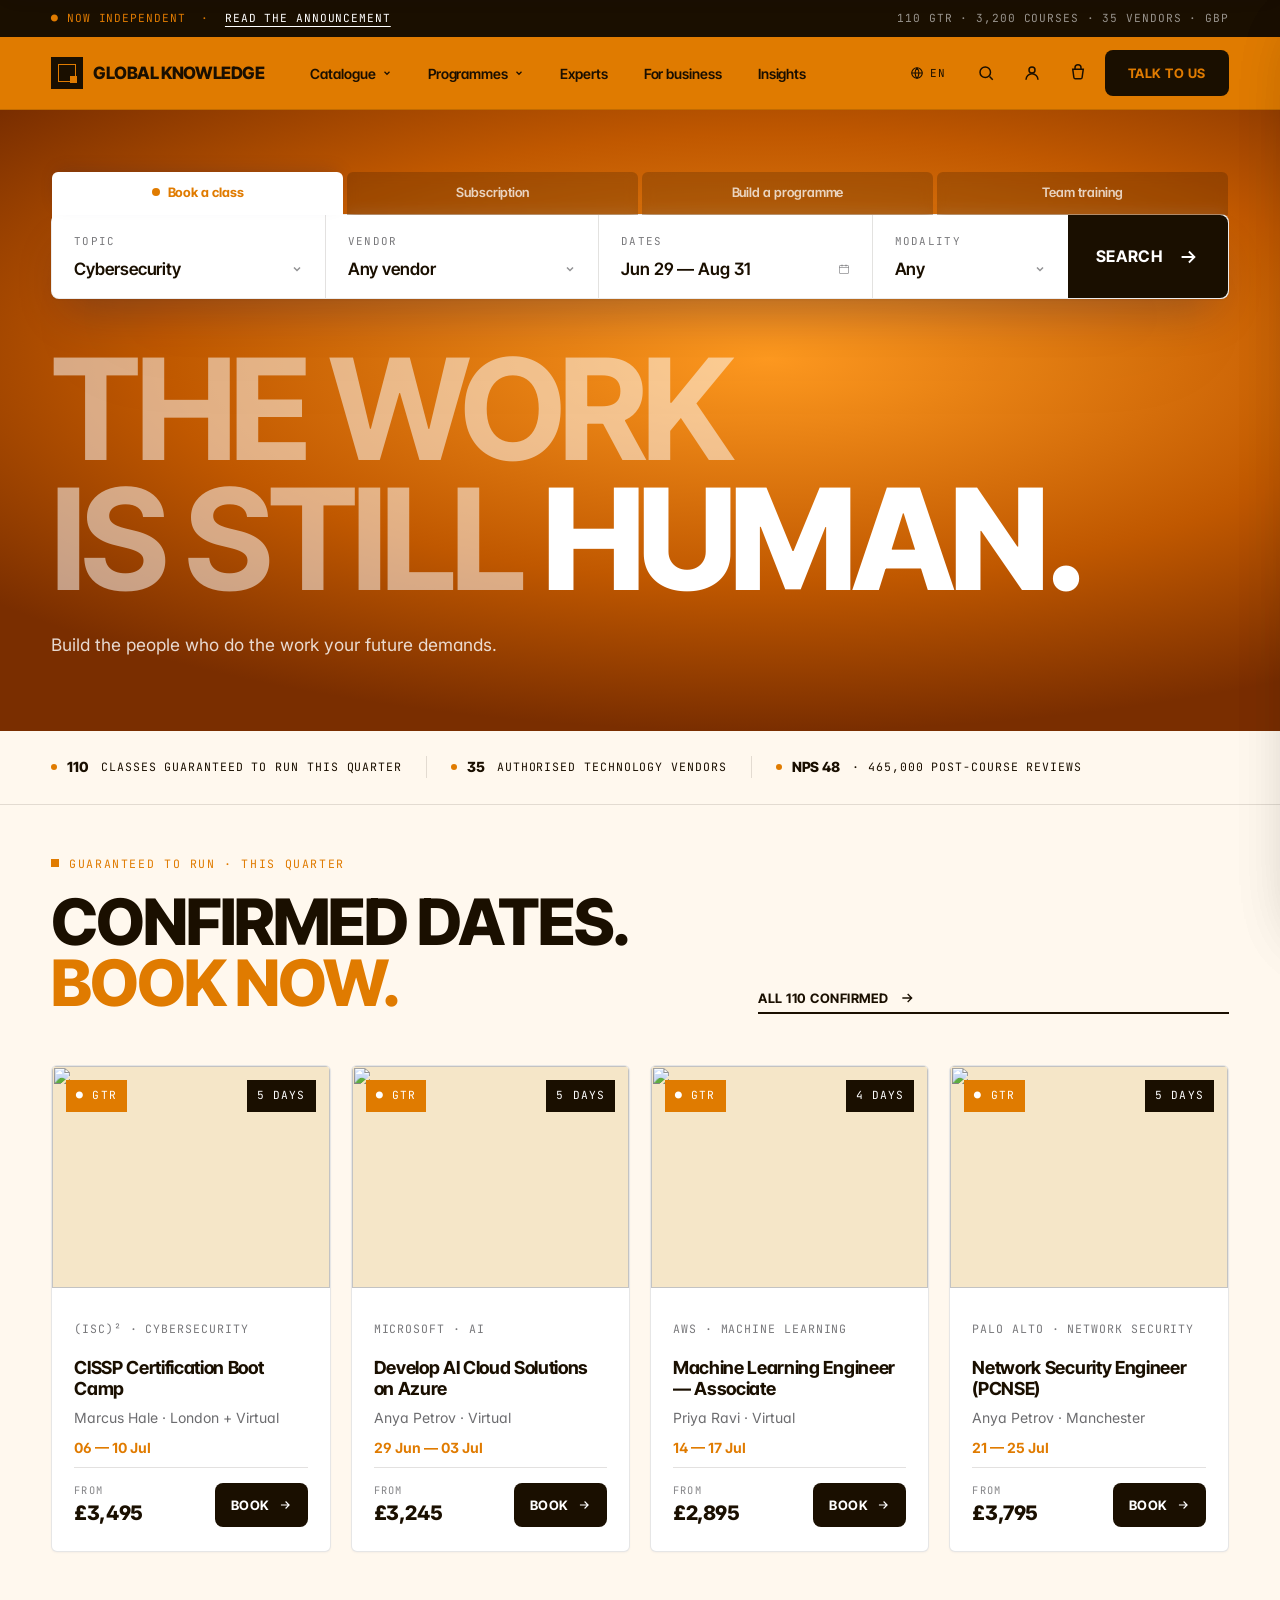
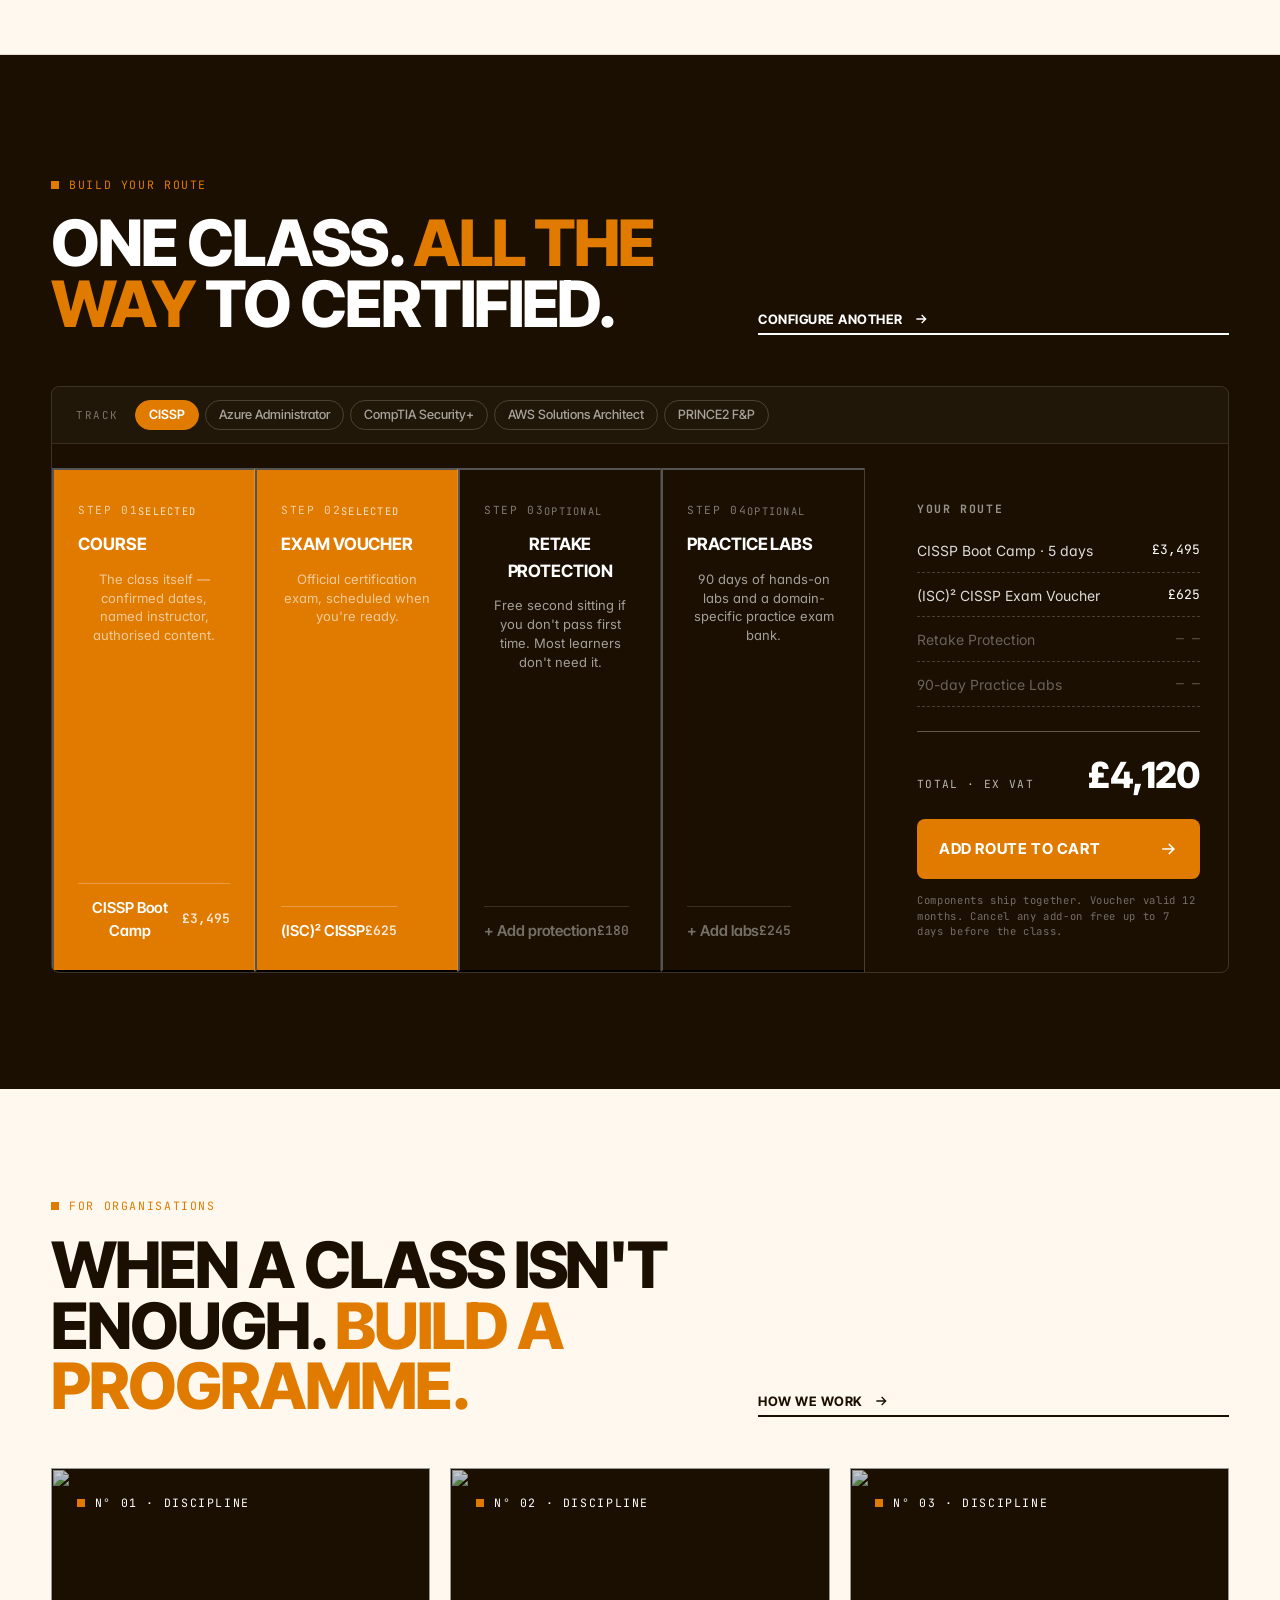
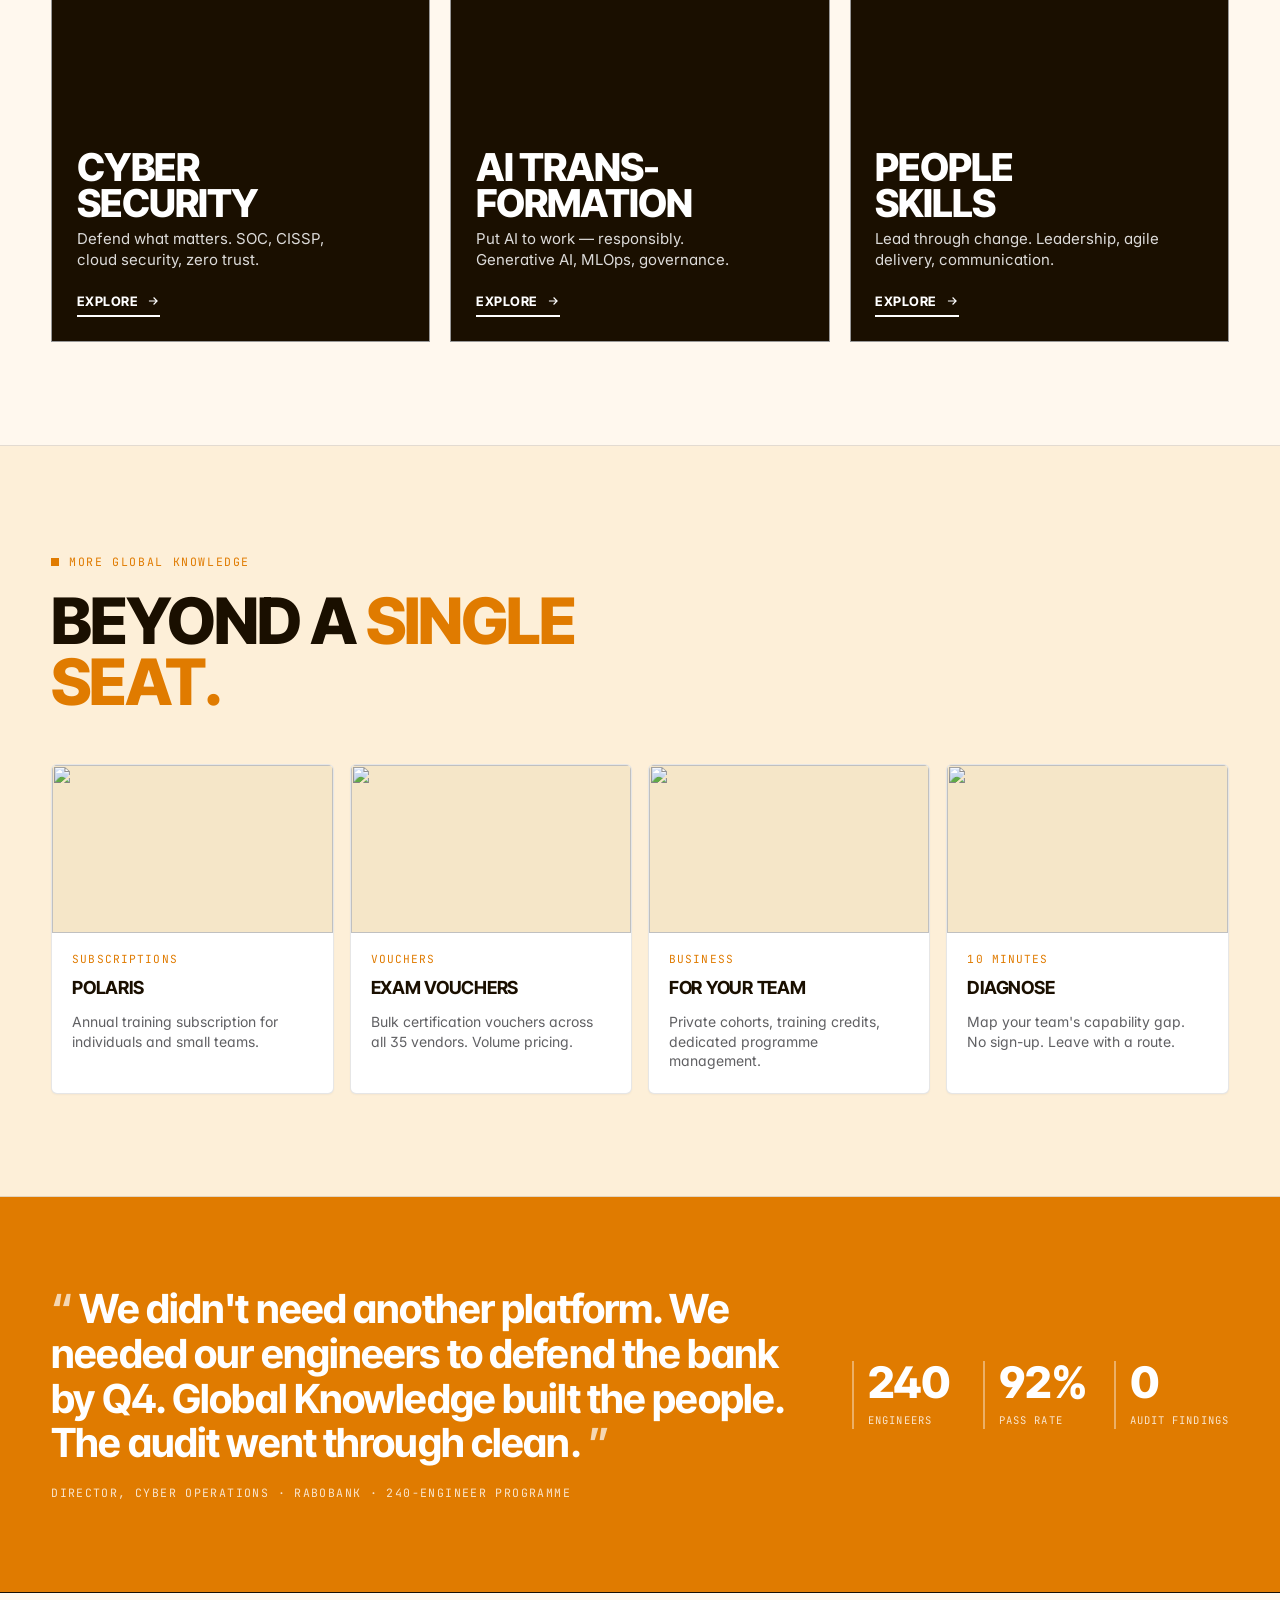
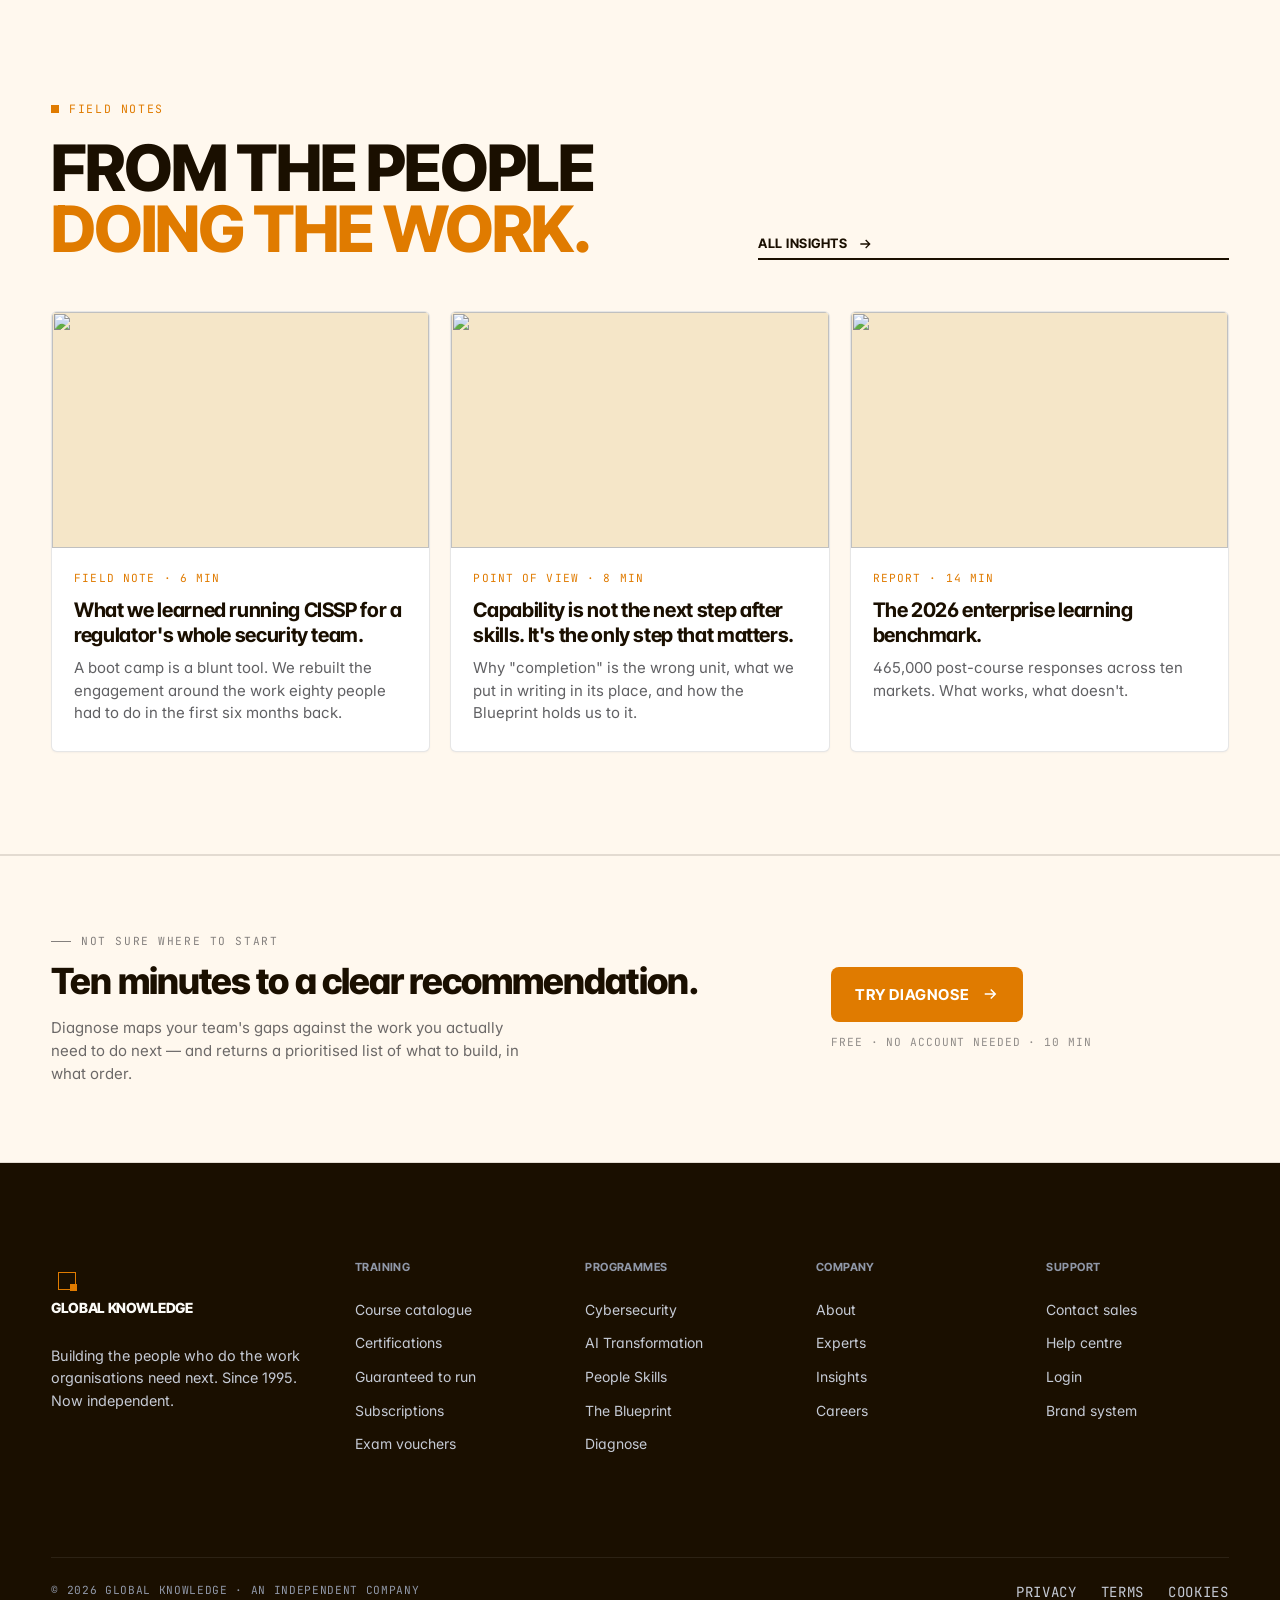
==== index.html @ 6a16459a "Add track selector (5 tracks) to route configurator; fix step-pick amt on switch; bump CSS version" ====
<!doctype html>
<html lang="en">
<head>
<meta charset="utf-8" />
<meta name="viewport" content="width=device-width, initial-scale=1, viewport-fit=cover" />
<title>Global Knowledge — Book your class. Build your route.</title>
<meta name="description" content="Find and book authorised technology training in under a minute. 3,200 courses, 35 vendors, 110 classes guaranteed to run this quarter. Plus three programmes for organisations building real capability." />

<link rel="preconnect" href="https://fonts.googleapis.com">
<link rel="preconnect" href="https://fonts.gstatic.com" crossorigin>
<link href="https://fonts.googleapis.com/css2?family=Inter:wght@400;500;600;700;800&family=Inter+Tight:wght@600;700;800&family=JetBrains+Mono:wght@400;500;600&display=swap" rel="stylesheet">

<link rel="stylesheet" href="assets/css/tokens.css" />
<link rel="stylesheet" href="assets/css/base.css" />
<link rel="stylesheet" href="assets/css/components.css?v=2" />
<link rel="stylesheet" href="assets/css/home-v4.css?v=2" />
<style>
  :root {
    --cobalt:     #E07B00;
    --cobalt-700: #B85F00;
    --cobalt-50:  #FFF0D6;
    --ink:        #1A0F00;
    --ink-line:   rgba(26,15,0,0.12);
    --paper:      #FFF8EE;
    --paper-2:    #FDEFD8;
    --bone:       #F5E6C8;
  }

  /* Hero — full amber burn */
  .hero4 {
    background: #E07B00;
  }
  .hero4::before {
    background: radial-gradient(ellipse 80% 60% at 60% 40%, #FF9A20 0%, #C05800 60%, #7A2E00 100%);
  }
  /* Hero text — white on amber */
  .hero4-h1-mute { color: rgba(255,255,255,0.52); }
  .hero4-h1-pop  { color: #fff; }
  .hero4 .lede   { color: rgba(255,255,255,0.82); }
  .hero4 h1      { color: #fff; }

  /* Ticker — amber band */
  .tickerbar { background: #1A0F00; color: #E07B00; }
  .tickerbar .dot { color: #E07B00; }

  /* Nav on amber hero */
  .nav { background: #E07B00; border-bottom-color: rgba(26,15,0,0.15); }
  .nav-logo, .nav-logo:visited { color: #1A0F00; }
  .nav-link { color: #1A0F00; }
  .nav-link:hover { background: rgba(26,15,0,0.08); }
  .nav .btn { background: #1A0F00; color: #E07B00; border-radius: 8px; }
  .nav .btn:hover { background: #3D1F00; color: #FFB347; }

  /* Booker tabs — white text unselected, pure white card when active */
  .booker-tab { background: rgba(0,0,0,0.18); color: rgba(255,255,255,0.75); }
  .booker-tab:hover { background: rgba(0,0,0,0.30); color: #fff; }
  .booker-tab.is-active { background: #fff; color: #E07B00; font-weight: 700; }
  .booker-tab.is-active::before { background: #E07B00; }

  /* Booker go button */
  .booker-go { background: #1A0F00; }
  .booker-go:hover { background: #3D1F00; }

  /* Pinned bar go button */
  .booker-pin .pin-go { background: #1A0F00; }
  .booker-pin .pin-go:hover { background: #3D1F00; }
  .booker-pin .pin-fields { border-color: #1A0F00; border-radius: 8px; }

  /* Route configurator */
  .route { background: #1A0F00; }
  .route-grid { border-color: rgba(255,255,255,0.15); }
  .step { background: #1A0F00; }
  .step:hover { background: #2D1800; }
  .step.is-on { background: #E07B00; }
  .step.is-on:hover { background: #B85F00; }
  .route-go { background: #E07B00; }
  .route-go:hover { background: #B85F00 !important; color: #fff; }

  /* Deal BOOK button */
  .deal-book { background: #1A0F00; }
  .deal-book:hover { background: #E07B00; }

  /* Coda button */
  .coda4-btn { background: #E07B00; }
  .coda4-btn:hover { background: #B85F00; }

  /* Mega menu feature tile — swap green glow/label to amber */
  .mega-feature::before {
    background: radial-gradient(closest-side, rgba(224,123,0,0.45), transparent);
  }
  .mega-feature .label { color: #E07B00; }
  .mega-link:hover { color: #B85F00; }

  /* Section headings blue class */
  .blue { color: #E07B00; }

  /* Highlights in inline styles */
  strong[style*="cobalt"] { color: #E07B00 !important; }
</style>
</head>
<body>

<!-- ============== TICKER ============== -->
<div class="tickerbar">
  <div class="container">
    <span><span class="dot">●</span>&nbsp;NOW INDEPENDENT &nbsp;·&nbsp; <a href="about.html">Read the announcement</a></span>
    <span class="right">110 GTR · 3,200 courses · 35 vendors · GBP</span>
  </div>
</div>

<!-- ============== NAV ============== -->
<header class="nav">
  <div class="container nav-inner">
    <a class="nav-logo" href="index.html" aria-label="Global Knowledge home">
      <span class="logo-mark" aria-hidden="true"></span>
      <span>Global Knowledge</span>
    </a>

    <nav aria-label="Primary">
      <ul class="nav-list">
        <li>
          <button class="nav-link" data-mega-trigger="training" aria-expanded="false" aria-haspopup="true">
            Catalogue
            <svg class="caret" viewBox="0 0 12 12" fill="none" stroke="currentColor" stroke-width="1.5"><path d="M3 4.5l3 3 3-3"/></svg>
          </button>
        </li>
        <li>
          <button class="nav-link" data-mega-trigger="programmes" aria-expanded="false" aria-haspopup="true">
            Programmes
            <svg class="caret" viewBox="0 0 12 12" fill="none" stroke="currentColor" stroke-width="1.5"><path d="M3 4.5l3 3 3-3"/></svg>
          </button>
        </li>
        <li><a class="nav-link" href="experts.html">Experts</a></li>
        <li><a class="nav-link" href="for-business.html">For business</a></li>
        <li><a class="nav-link" href="insights.html">Insights</a></li>
      </ul>
    </nav>

    <div class="nav-actions">
      <button class="lang-switch" data-drawer-open="lang" aria-label="Change language and region">
        <svg width="14" height="14" viewBox="0 0 24 24" fill="none" stroke="currentColor" stroke-width="2"><circle cx="12" cy="12" r="9"/><path d="M3 12h18M12 3a14 14 0 010 18M12 3a14 14 0 000 18"/></svg>
        <span data-lang-current>EN</span>
      </button>
      <button class="nav-icon-btn" aria-label="Search">
        <svg width="18" height="18" viewBox="0 0 24 24" fill="none" stroke="currentColor" stroke-width="2"><circle cx="11" cy="11" r="7"/><path d="M21 21l-4.3-4.3"/></svg>
      </button>
      <button class="nav-icon-btn" aria-label="Account">
        <svg width="18" height="18" viewBox="0 0 24 24" fill="none" stroke="currentColor" stroke-width="2"><circle cx="12" cy="8" r="4"/><path d="M4 21a8 8 0 0116 0"/></svg>
      </button>
      <button class="nav-icon-btn" aria-label="Open cart" data-drawer-open="cart">
        <svg width="18" height="18" viewBox="0 0 24 24" fill="none" stroke="currentColor" stroke-width="2"><path d="M5 7h14l-1.5 11a2 2 0 01-2 1.7H8.5a2 2 0 01-2-1.7L5 7zm3 0V5a4 4 0 018 0v2"/></svg>
        <span class="cart-count" data-cart-count>0</span>
      </button>
      <a class="btn btn-sm" href="for-business.html">Talk to us</a>
    </div>
  </div>

  <!-- Mega: Catalogue -->
  <div class="mega" data-mega="training">
    <div class="container mega-inner">
      <div class="mega-col">
        <h4>By topic</h4>
        <a class="mega-link" href="catalogue.html?t=ai">Artificial Intelligence <span class="sub">340 courses · 28 GTR</span></a>
        <a class="mega-link" href="catalogue.html?t=security">Cybersecurity <span class="sub">412 courses · 41 GTR</span></a>
        <a class="mega-link" href="catalogue.html?t=cloud">Cloud Computing <span class="sub">298 courses · 22 GTR</span></a>
        <a class="mega-link" href="catalogue.html?t=itsm">ITIL &amp; Service Management</a>
        <a class="mega-link" href="catalogue.html?t=pm">PRINCE2 &amp; Project Management</a>
        <a class="mega-link" href="catalogue.html?t=devops">DevOps &amp; Software Development</a>
        <a class="mega-link" href="catalogue.html"><strong>All 24 topics →</strong></a>
      </div>
      <div class="mega-col">
        <h4>By vendor</h4>
        <a class="mega-link" href="catalogue.html?v=microsoft">Microsoft <span class="sub">Authorised — 240 courses</span></a>
        <a class="mega-link" href="catalogue.html?v=aws">AWS <span class="sub">Advanced Partner</span></a>
        <a class="mega-link" href="catalogue.html?v=cisco">Cisco <span class="sub">Gold Learning Partner</span></a>
        <a class="mega-link" href="catalogue.html?v=redhat">Red Hat</a>
        <a class="mega-link" href="catalogue.html?v=vmware">VMware</a>
        <a class="mega-link" href="catalogue.html?v=palo-alto">Palo Alto Networks</a>
        <a class="mega-link" href="catalogue.html"><strong>All 35 vendors →</strong></a>
      </div>
      <div class="mega-col">
        <h4>How to book</h4>
        <a class="mega-link" href="catalogue.html">Book a class <span class="sub">Pick a date, take a seat</span></a>
        <a class="mega-link" href="#polaris">Subscription <span class="sub">Polaris · Red Hat Premium</span></a>
        <a class="mega-link" href="for-business.html#build">Build a programme <span class="sub">When a class isn't enough</span></a>
        <a class="mega-link" href="for-business.html#private">Team training <span class="sub">Your team, your dates</span></a>
        <a class="mega-link" href="certifications.html">Certification tracks</a>
        <a class="mega-link" href="events.html">Guaranteed to run <span class="sub">110 this quarter</span></a>
      </div>
      <div class="mega-feature">
        <span class="label">Subscription</span>
        <h3>Polaris.</h3>
        <p>Annual access for individuals and small teams. One price, the whole authorised catalogue.</p>
        <a href="#polaris" class="btn btn-primary btn-sm" style="align-self: flex-start;">How it works</a>
      </div>
    </div>
  </div>

  <!-- Mega: Programmes -->
  <div class="mega" data-mega="programmes">
    <div class="container mega-inner">
      <div class="mega-col">
        <h4>The disciplines</h4>
        <a class="mega-link" href="programme-cybersecurity.html">Cybersecurity</a>
        <a class="mega-link" href="programme-ai.html">AI Transformation</a>
        <a class="mega-link" href="programme-people.html">People Skills</a>
      </div>
      <div class="mega-col">
        <h4>The engagement</h4>
        <a class="mega-link" href="blueprint.html">The Blueprint</a>
        <a class="mega-link" href="diagnose.html">Diagnose · 10 min</a>
        <a class="mega-link" href="for-business.html">For business</a>
      </div>
      <div class="mega-col">
        <h4>By role</h4>
        <a class="mega-link" href="#">CIO / CTO</a>
        <a class="mega-link" href="#">CISO</a>
        <a class="mega-link" href="#">CHRO / L&amp;D</a>
        <a class="mega-link" href="#">Transformation lead</a>
      </div>
      <div class="mega-feature">
        <span class="label">Programme</span>
        <h3>Stand by it.</h3>
        <p>The four-step engagement model and what we put in writing about outcomes.</p>
        <a href="blueprint.html" class="btn btn-primary btn-sm" style="align-self: flex-start;">Read the Blueprint</a>
      </div>
    </div>
  </div>
</header>

<!-- ============== HERO (booker on top, headline below) ============== -->
<section class="hero4">
  <div class="container">

    <!-- Booking widget at the top of the hero, flush under nav -->
    <div class="booker-stage" data-booker-anchor>
      <div class="booker" role="region" aria-label="Find a course">
      <div class="booker-tabs" role="tablist">
        <button class="booker-tab is-active" role="tab" aria-selected="true" data-tab="course">Book a class</button>
        <button class="booker-tab" role="tab" aria-selected="false" data-tab="cert">Subscription</button>
        <button class="booker-tab" role="tab" aria-selected="false" data-tab="prog">Build a programme</button>
        <button class="booker-tab" role="tab" aria-selected="false" data-tab="team">Team training</button>
      </div>
      <div class="booker-body" data-tab-panel="course">
        <div class="booker-field" data-field="topic">
          <label>Topic</label>
          <div class="value">
            <span data-value>Cybersecurity</span>
            <svg class="caret" viewBox="0 0 12 12" fill="none" stroke="currentColor" stroke-width="1.5"><path d="M3 4.5l3 3 3-3"/></svg>
          </div>
          <div class="booker-pop" data-pop="topic">
            <div class="pop-head">Browse by topic · 24 areas</div>
            <button class="opt" data-opt="Any topic"><span class="o-name">Any topic</span><span class="o-sub">3,200 courses</span></button>
            <button class="opt is-selected" data-opt="Cybersecurity"><span class="o-name">Cybersecurity</span><span class="o-sub">412 · 41 GTR</span></button>
            <button class="opt" data-opt="Artificial Intelligence"><span class="o-name">Artificial Intelligence</span><span class="o-sub">340 · 28 GTR</span></button>
            <button class="opt" data-opt="Cloud Computing"><span class="o-name">Cloud Computing</span><span class="o-sub">298 · 22 GTR</span></button>
            <button class="opt" data-opt="ITIL & Service Management"><span class="o-name">ITIL &amp; Service Management</span><span class="o-sub">186</span></button>
            <button class="opt" data-opt="PRINCE2 & Project Management"><span class="o-name">PRINCE2 &amp; Project Management</span><span class="o-sub">142</span></button>
            <button class="opt" data-opt="DevOps & Software Development"><span class="o-name">DevOps &amp; Software Development </span><span class="o-sub">214</span></button>
            <button class="opt" data-opt="Networking"><span class="o-name">Networking</span><span class="o-sub">198</span></button>
            <button class="opt" data-opt="Data & Analytics"><span class="o-name">Data &amp; Analytics</span><span class="o-sub">162</span></button>
            <button class="opt" data-opt="Leadership & People Skills"><span class="o-name">Leadership &amp; People Skills</span><span class="o-sub">128</span></button>
          </div>
        </div>
        <div class="booker-field" data-field="vendor">
          <label>Vendor</label>
          <div class="value">
            <span data-value>Any vendor</span>
            <svg class="caret" viewBox="0 0 12 12" fill="none" stroke="currentColor" stroke-width="1.5"><path d="M3 4.5l3 3 3-3"/></svg>
          </div>
          <div class="booker-pop" data-pop="vendor">
            <div class="pop-head">Authorised partners · 35 vendors</div>
            <button class="opt is-selected" data-opt="Any vendor"><span class="o-name">Any vendor</span><span class="o-sub">All 35</span></button>
            <button class="opt" data-opt="Microsoft"><span class="o-name">Microsoft</span><span class="o-sub">Authorised · 240</span></button>
            <button class="opt" data-opt="AWS"><span class="o-name">AWS</span><span class="o-sub">Advanced Partner</span></button>
            <button class="opt" data-opt="Cisco"><span class="o-name">Cisco</span><span class="o-sub">Gold Learning</span></button>
            <button class="opt" data-opt="Red Hat"><span class="o-name">Red Hat</span><span class="o-sub">Premier</span></button>
            <button class="opt" data-opt="VMware"><span class="o-name">VMware</span><span class="o-sub">Authorised</span></button>
            <button class="opt" data-opt="Palo Alto Networks"><span class="o-name">Palo Alto Networks</span><span class="o-sub">Authorised</span></button>
            <button class="opt" data-opt="(ISC)²"><span class="o-name">(ISC)²</span><span class="o-sub">Official</span></button>
            <button class="opt" data-opt="PeopleCert"><span class="o-name">PeopleCert (ITIL/PRINCE2)</span><span class="o-sub">ATO</span></button>
            <button class="opt" data-opt="CompTIA"><span class="o-name">CompTIA</span><span class="o-sub">Platinum</span></button>
            <button class="opt" data-opt="Google Cloud"><span class="o-name">Google Cloud</span><span class="o-sub">Authorised</span></button>
          </div>
        </div>
        <div class="booker-field" data-field="dates">
          <label>Dates</label>
          <div class="value">
            <span data-value>Jun 29 — Aug 31</span>
            <svg class="caret" viewBox="0 0 24 24" fill="none" stroke="currentColor" stroke-width="1.5"><rect x="3" y="5" width="18" height="16" rx="1"/><path d="M3 9h18M8 3v4M16 3v4"/></svg>
          </div>
          <div class="booker-pop dates" data-pop="dates">
            <div class="preset-row">
              <button class="preset" data-preset="This week">This week</button>
              <button class="preset" data-preset="Next week">Next week</button>
              <button class="preset is-selected" data-preset="Jun 29 — Aug 31">Next 60 days</button>
              <button class="preset" data-preset="This quarter">This quarter</button>
              <button class="preset" data-preset="Q4 2026">Q4 2026</button>
              <button class="preset" data-preset="Flexible">I'm flexible</button>
            </div>
            <div class="cal-mini" aria-hidden="true">
              <div class="cal-head">
                <button type="button">‹</button>
                <span>JULY 2026</span>
                <button type="button">›</button>
              </div>
              <div class="cal-grid">
                <span class="dow">M</span><span class="dow">T</span><span class="dow">W</span><span class="dow">T</span><span class="dow">F</span><span class="dow">S</span><span class="dow">S</span>
                <button class="d mute">29</button><button class="d mute">30</button><button class="d start">1</button><button class="d in-range">2</button><button class="d in-range">3</button><button class="d in-range">4</button><button class="d in-range">5</button>
                <button class="d in-range">6</button><button class="d in-range">7</button><button class="d in-range">8</button><button class="d in-range">9</button><button class="d in-range">10</button><button class="d in-range">11</button><button class="d in-range">12</button>
                <button class="d in-range">13</button><button class="d in-range">14</button><button class="d in-range">15</button><button class="d in-range">16</button><button class="d in-range">17</button><button class="d in-range">18</button><button class="d in-range">19</button>
                <button class="d in-range">20</button><button class="d in-range">21</button><button class="d in-range">22</button><button class="d in-range">23</button><button class="d in-range">24</button><button class="d in-range">25</button><button class="d in-range">26</button>
                <button class="d in-range">27</button><button class="d in-range">28</button><button class="d in-range">29</button><button class="d in-range">30</button><button class="d end">31</button><button class="d mute">1</button><button class="d mute">2</button>
              </div>
            </div>
          </div>
        </div>
        <div class="booker-field" data-field="modality">
          <label>Modality</label>
          <div class="value">
            <span data-value>Any</span>
            <svg class="caret" viewBox="0 0 12 12" fill="none" stroke="currentColor" stroke-width="1.5"><path d="M3 4.5l3 3 3-3"/></svg>
          </div>
          <div class="booker-pop" data-pop="modality">
            <div class="pop-head">How you want to learn</div>
            <button class="opt is-selected" data-opt="Any"><span class="o-name">Any modality</span><span class="o-sub">All 4</span></button>
            <button class="opt" data-opt="Classroom"><span class="o-name">Classroom</span><span class="o-sub">12 cities</span></button>
            <button class="opt" data-opt="Virtual"><span class="o-name">Virtual instructor-led</span><span class="o-sub">Live, online</span></button>
            <button class="opt" data-opt="Hybrid"><span class="o-name">Hybrid</span><span class="o-sub">Mix &amp; match</span></button>
            <button class="opt" data-opt="On-demand"><span class="o-name">On-demand</span><span class="o-sub">Self-paced</span></button>
          </div>
        </div>
        <button class="booker-go" type="button" onclick="location.href='catalogue.html'">
          Search
          <svg class="arrow" viewBox="0 0 24 24" fill="none" stroke="currentColor" stroke-width="2"><path d="M5 12h14M13 6l6 6-6 6"/></svg>
        </button>
      </div>

      <!-- Tab panel: Subscription (Polaris / Red Hat Premium) -->
      <div class="booker-body" data-tab-panel="cert" hidden>
        <div class="booker-field" data-field="plan">
          <label>Plan</label>
          <div class="value">
            <span data-value>Polaris</span>
            <svg class="caret" viewBox="0 0 12 12" fill="none" stroke="currentColor" stroke-width="1.5"><path d="M3 4.5l3 3 3-3"/></svg>
          </div>
          <div class="booker-pop" data-pop="plan">
            <div class="pop-head">Annual subscriptions · pay once, learn all year</div>
            <button class="opt is-selected" data-opt="Polaris"><span class="o-name">Polaris</span><span class="o-sub">The whole authorised catalogue · 35 vendors</span></button>
            <button class="opt" data-opt="Polaris Plus"><span class="o-name">Polaris Plus</span><span class="o-sub">Polaris + on-demand library · +£600</span></button>
            <button class="opt" data-opt="Red Hat Premium"><span class="o-name">Red Hat Premium</span><span class="o-sub">Every Red Hat course · 12 months</span></button>
            <button class="opt" data-opt="Microsoft Skills Pass"><span class="o-name">Microsoft Skills Pass</span><span class="o-sub">All MS courses + voucher</span></button>
            <button class="opt" data-opt="Compare plans"><span class="o-name">Compare plans</span><span class="o-sub">Side-by-side · what's included</span></button>
          </div>
        </div>
        <div class="booker-field" data-field="subscribers">
          <label>Subscribers</label>
          <div class="value">
            <span data-value>1 person</span>
            <svg class="caret" viewBox="0 0 12 12" fill="none" stroke="currentColor" stroke-width="1.5"><path d="M3 4.5l3 3 3-3"/></svg>
          </div>
          <div class="booker-pop" data-pop="subscribers">
            <div class="pop-head">How many seats</div>
            <button class="opt is-selected" data-opt="1 person"><span class="o-name">1 person</span><span class="o-sub">Individual seat</span></button>
            <button class="opt" data-opt="2–5 people"><span class="o-name">2–5 people</span><span class="o-sub">Small team · −10%</span></button>
            <button class="opt" data-opt="6–25 people"><span class="o-name">6–25 people</span><span class="o-sub">Department · −20%</span></button>
            <button class="opt" data-opt="26+ people"><span class="o-name">26+ people</span><span class="o-sub">Org-wide · talk to us</span></button>
          </div>
        </div>
        <div class="booker-field" data-field="focus">
          <label>Focus</label>
          <div class="value">
            <span data-value>All topics</span>
            <svg class="caret" viewBox="0 0 12 12" fill="none" stroke="currentColor" stroke-width="1.5"><path d="M3 4.5l3 3 3-3"/></svg>
          </div>
          <div class="booker-pop" data-pop="focus">
            <div class="pop-head">What you'll mostly take</div>
            <button class="opt is-selected" data-opt="All topics"><span class="o-name">All topics</span><span class="o-sub">Polaris default · 3,200 courses</span></button>
            <button class="opt" data-opt="Cybersecurity-led"><span class="o-name">Cybersecurity-led</span><span class="o-sub">SOC · AppSec · GRC</span></button>
            <button class="opt" data-opt="AI &amp; Cloud"><span class="o-name">AI &amp; Cloud</span><span class="o-sub">Practical builds · multi-vendor</span></button>
            <button class="opt" data-opt="Certification path"><span class="o-name">Certification path</span><span class="o-sub">Stack qualifications</span></button>
            <button class="opt" data-opt="Single vendor"><span class="o-name">Single vendor</span><span class="o-sub">Red Hat / Microsoft only</span></button>
          </div>
        </div>
        <div class="booker-field" data-field="substart">
          <label>Start</label>
          <div class="value">
            <span data-value>Immediately</span>
            <svg class="caret" viewBox="0 0 12 12" fill="none" stroke="currentColor" stroke-width="1.5"><path d="M3 4.5l3 3 3-3"/></svg>
          </div>
          <div class="booker-pop" data-pop="substart">
            <div class="pop-head">When the year begins</div>
            <button class="opt is-selected" data-opt="Immediately"><span class="o-name">Immediately</span><span class="o-sub">Activate today</span></button>
            <button class="opt" data-opt="Next month"><span class="o-name">Next month</span><span class="o-sub">Align with PO cycle</span></button>
            <button class="opt" data-opt="New fiscal year"><span class="o-name">New fiscal year</span><span class="o-sub">Plan ahead · Apr / Jul / Jan</span></button>
            <button class="opt" data-opt="Just comparing"><span class="o-name">Just comparing</span><span class="o-sub">Send me the breakdown</span></button>
          </div>
        </div>
        <button class="booker-go" type="button" onclick="location.href='#polaris'">
          See plans
          <svg class="arrow" viewBox="0 0 24 24" fill="none" stroke="currentColor" stroke-width="2"><path d="M5 12h14M13 6l6 6-6 6"/></svg>
        </button>
      </div>

      <!-- Tab panel: Private training (your team only, your dates) -->
      <div class="booker-body" data-tab-panel="team" hidden>
        <div class="booker-field" data-field="teamtopic">
          <label>Course</label>
          <div class="value">
            <span data-value>CISSP boot camp</span>
            <svg class="caret" viewBox="0 0 12 12" fill="none" stroke="currentColor" stroke-width="1.5"><path d="M3 4.5l3 3 3-3"/></svg>
          </div>
          <div class="booker-pop" data-pop="teamtopic">
            <div class="pop-head">Pick the authorised course · your team only</div>
            <button class="opt is-selected" data-opt="CISSP boot camp"><span class="o-name">CISSP boot camp</span><span class="o-sub">(ISC)² · 5-day intensive</span></button>
            <button class="opt" data-opt="AZ-305 Azure Architect"><span class="o-name">AZ-305 Azure Architect</span><span class="o-sub">Microsoft · Expert</span></button>
            <button class="opt" data-opt="AWS Solutions Architect"><span class="o-name">AWS Solutions Architect Associate</span><span class="o-sub">AWS · 3-day</span></button>
            <button class="opt" data-opt="Red Hat RHCSA"><span class="o-name">Red Hat RHCSA (RH124+134)</span><span class="o-sub">Red Hat · authorised</span></button>
            <button class="opt" data-opt="ITIL 4 Foundation"><span class="o-name">ITIL 4 Foundation</span><span class="o-sub">PeopleCert · 3-day</span></button>
            <button class="opt" data-opt="PRINCE2 Practitioner"><span class="o-name">PRINCE2 Practitioner</span><span class="o-sub">PeopleCert · 5-day</span></button>
            <button class="opt" data-opt="Search 3,200 courses"><span class="o-name">Search 3,200 courses →</span><span class="o-sub">Any authorised course we run</span></button>
          </div>
        </div>
        <div class="booker-field" data-field="size">
          <label>Group size</label>
          <div class="value">
            <span data-value>10–15 people</span>
            <svg class="caret" viewBox="0 0 12 12" fill="none" stroke="currentColor" stroke-width="1.5"><path d="M3 4.5l3 3 3-3"/></svg>
          </div>
          <div class="booker-pop" data-pop="size">
            <div class="pop-head">How many in the room</div>
            <button class="opt" data-opt="6–9 people"><span class="o-name">6–9 people</span><span class="o-sub">Smallest viable group</span></button>
            <button class="opt is-selected" data-opt="10–15 people"><span class="o-name">10–15 people</span><span class="o-sub">Sweet spot · −20% per seat</span></button>
            <button class="opt" data-opt="16–25 people"><span class="o-name">16–25 people</span><span class="o-sub">Two groups, back-to-back</span></button>
            <button class="opt" data-opt="26+ people"><span class="o-name">26+ people</span><span class="o-sub">Multi-group rollout</span></button>
          </div>
        </div>
        <div class="booker-field" data-field="timing">
          <label>Dates</label>
          <div class="value">
            <span data-value>You pick</span>
            <svg class="caret" viewBox="0 0 12 12" fill="none" stroke="currentColor" stroke-width="1.5"><path d="M3 4.5l3 3 3-3"/></svg>
          </div>
          <div class="booker-pop" data-pop="timing">
            <div class="pop-head">Your team's calendar, not ours</div>
            <button class="opt is-selected" data-opt="You pick"><span class="o-name">You pick the week</span><span class="o-sub">Any 5-day window</span></button>
            <button class="opt" data-opt="Next 30 days"><span class="o-name">Next 30 days</span><span class="o-sub">Tight — we'll move</span></button>
            <button class="opt" data-opt="This quarter"><span class="o-name">This quarter</span><span class="o-sub">Best lead time</span></button>
            <button class="opt" data-opt="Split across weeks"><span class="o-name">Split across weeks</span><span class="o-sub">One day a week, four weeks</span></button>
          </div>
        </div>
        <div class="booker-field" data-field="delivery">
          <label>Where</label>
          <div class="value">
            <span data-value>At your office</span>
            <svg class="caret" viewBox="0 0 12 12" fill="none" stroke="currentColor" stroke-width="1.5"><path d="M3 4.5l3 3 3-3"/></svg>
          </div>
          <div class="booker-pop" data-pop="delivery">
            <div class="pop-head">Where the class runs</div>
            <button class="opt is-selected" data-opt="At your office"><span class="o-name">At your office</span><span class="o-sub">UK + EU · we travel</span></button>
            <button class="opt" data-opt="At our centre"><span class="o-name">At our training centre</span><span class="o-sub">12 cities · classroom</span></button>
            <button class="opt" data-opt="Online, live"><span class="o-name">Online, live</span><span class="o-sub">Your team only, instructor-led</span></button>
            <button class="opt" data-opt="Mixed"><span class="o-name">Mixed</span><span class="o-sub">Some on-site, some remote</span></button>
          </div>
        </div>
        <button class="booker-go" type="button" onclick="location.href='for-business.html#private'">
          Get a quote
          <svg class="arrow" viewBox="0 0 24 24" fill="none" stroke="currentColor" stroke-width="2"><path d="M5 12h14M13 6l6 6-6 6"/></svg>
        </button>
      </div>

      <!-- Tab panel: Build a programme (when a class isn't enough) -->
      <div class="booker-body booker-body-prog" data-tab-panel="prog" hidden>
        <div class="booker-field" data-field="prog">
          <label>Discipline</label>
          <div class="value">
            <span data-value>Cybersecurity</span>
            <svg class="caret" viewBox="0 0 12 12" fill="none" stroke="currentColor" stroke-width="1.5"><path d="M3 4.5l3 3 3-3"/></svg>
          </div>
          <div class="booker-pop" data-pop="prog">
            <div class="pop-head">When a class isn't enough · pick a starting point</div>
            <button class="opt is-selected" data-opt="Cybersecurity"><span class="o-name">Cybersecurity</span><span class="o-sub">SOC · AppSec · GRC</span></button>
            <button class="opt" data-opt="AI Transformation"><span class="o-name">AI Transformation</span><span class="o-sub">Practical AI in production</span></button>
            <button class="opt" data-opt="People &amp; Leadership"><span class="o-name">People &amp; Leadership</span><span class="o-sub">Tech-fluent managers</span></button>
            <button class="opt" data-opt="Cloud transformation"><span class="o-name">Cloud transformation</span><span class="o-sub">Multi-vendor migration</span></button>
            <button class="opt" data-opt="Mixed / bespoke"><span class="o-name">Mixed / bespoke</span><span class="o-sub">Designed end-to-end with you</span></button>
          </div>
        </div>
        <div class="booker-field" data-field="outcome">
          <label>Outcome</label>
          <div class="value">
            <span data-value>Build a capability</span>
            <svg class="caret" viewBox="0 0 12 12" fill="none" stroke="currentColor" stroke-width="1.5"><path d="M3 4.5l3 3 3-3"/></svg>
          </div>
          <div class="booker-pop" data-pop="outcome">
            <div class="pop-head">What success looks like in 12 months</div>
            <button class="opt is-selected" data-opt="Build a capability"><span class="o-name">Build a new capability</span><span class="o-sub">From zero to operating team</span></button>
            <button class="opt" data-opt="Upskill a team"><span class="o-name">Upskill an existing team</span><span class="o-sub">Targeted gap analysis</span></button>
            <button class="opt" data-opt="Certify at scale"><span class="o-name">Certify at scale</span><span class="o-sub">Audit / partner status</span></button>
            <button class="opt" data-opt="Migrate / transform"><span class="o-name">Migrate or transform</span><span class="o-sub">Cloud · AI · security posture</span></button>
          </div>
        </div>
        <div class="booker-field" data-field="progtiming">
          <label>Start</label>
          <div class="value">
            <span data-value>This quarter</span>
            <svg class="caret" viewBox="0 0 12 12" fill="none" stroke="currentColor" stroke-width="1.5"><path d="M3 4.5l3 3 3-3"/></svg>
          </div>
          <div class="booker-pop" data-pop="progtiming">
            <div class="pop-head">When the first cohort runs</div>
            <button class="opt" data-opt="Next 30 days"><span class="o-name">Next 30 days</span><span class="o-sub">Pilot cohort</span></button>
            <button class="opt is-selected" data-opt="This quarter"><span class="o-name">This quarter</span><span class="o-sub">Standard runway</span></button>
            <button class="opt" data-opt="Next quarter"><span class="o-name">Next quarter</span><span class="o-sub">Full scoping</span></button>
            <button class="opt" data-opt="Exploring"><span class="o-name">Just exploring</span><span class="o-sub">No timeline yet</span></button>
          </div>
        </div>
        <button class="booker-go" type="button" onclick="location.href='for-business.html#build'">
          Book a 30-min consult
          <svg class="arrow" viewBox="0 0 24 24" fill="none" stroke="currentColor" stroke-width="2"><path d="M5 12h14M13 6l6 6-6 6"/></svg>
        </button>
      </div>
    </div>
  </div>

    <!-- Hero claim: SIXT poster cadence, GK Human brand axis -->
    <div class="hero4-inner">
      <div class="hero4-claim">
        <h1><span class="hero4-h1-mute">The work<br>is still </span><span class="hero4-h1-pop">Human.</span></h1>
        <p class="lede">
          Build the people who do the work your future demands.
        </p>
      </div>
    </div>
  </div>
</section>

<!-- Trust pills (their own quiet band) -->
<section class="trustband">
  <div class="container">
    <div class="trustpills">
      <span class="pill"><strong>110</strong> classes guaranteed to run this quarter</span>
      <span class="pill"><strong>35</strong> authorised technology vendors</span>
      <span class="pill"><strong>NPS 48</strong> · 465,000 post-course reviews</span>
    </div>
  </div>
</section>

<!-- Pinned compact booker (appears on scroll) -->
<div class="booker-pin" data-booker-pin aria-hidden="true">
  <div class="container">
    <div class="pin-mark">Book a class</div>
    <div class="pin-fields">
      <div class="pin-field" data-pin="topic"><span class="lbl">Topic</span><span class="val">Cybersecurity</span></div>
      <div class="pin-field" data-pin="vendor"><span class="lbl">Vendor</span><span class="val">Any</span></div>
      <div class="pin-field" data-pin="dates"><span class="lbl">Dates</span><span class="val">Jun 29 — Aug 31</span></div>
      <div class="pin-field" data-pin="modality"><span class="lbl">Modality</span><span class="val">Any</span></div>
    </div>
    <button class="pin-go" type="button" onclick="location.href='catalogue.html'">
      Search
      <svg class="arrow" viewBox="0 0 24 24" fill="none" stroke="currentColor" stroke-width="2"><path d="M5 12h14M13 6l6 6-6 6"/></svg>
    </button>
  </div>
</div>

<!-- ============== DEALS / FEATURED CLASSES ============== -->
<section class="sect sect-first">
  <div class="container">
    <header class="sect-head">
      <div>
        <div class="sect-eyebrow">Guaranteed to run · this quarter</div>
        <h2>Confirmed dates. <span class="blue">Book now.</span></h2>
      </div>
      <a href="events.html" class="head-link">All 110 confirmed
        <svg class="arrow" viewBox="0 0 24 24" fill="none" stroke="currentColor" stroke-width="2"><path d="M5 12h14M13 6l6 6-6 6"/></svg>
      </a>
    </header>

    <div class="deals">
      <a href="course.html?c=cissp" class="deal">
        <div class="deal-photo">
          <img src="https://images.unsplash.com/photo-1510511459019-5dda7724fd87?auto=format&fit=crop&w=900&q=80" alt="" />
          <span class="deal-badge">● GTR</span>
          <span class="deal-stamp">5 DAYS</span>
        </div>
        <div class="deal-body">
          <p class="deal-meta">(ISC)² · Cybersecurity</p>
          <h3 class="deal-title">CISSP Certification Boot Camp</h3>
          <p class="deal-instr">Marcus Hale · London + Virtual</p>
          <p class="deal-instr"><strong style="color: var(--cobalt);">06 — 10 Jul</strong></p>
          <div class="deal-foot">
            <div class="deal-price">
              <span class="label">From</span>
              <span class="amt">£3,495</span>
            </div>
            <button class="deal-book" type="button"
              data-add-to-cart data-code="CISSP" data-vendor="(ISC)²"
              data-title="CISSP Certification Boot Camp"
              data-date="06 – 10 Jul 2026" data-modality="Hybrid" data-location="London"
              data-price="£3,495" data-price-value="3495" data-color="#0030FF">
              Book
              <svg class="arrow" viewBox="0 0 24 24" fill="none" stroke="currentColor" stroke-width="2"><path d="M5 12h14M13 6l6 6-6 6"/></svg>
            </button>
          </div>
        </div>
      </a>

      <a href="course.html?c=m-ai200" class="deal">
        <div class="deal-photo">
          <img src="https://images.unsplash.com/photo-1558494949-ef010cbdcc31?auto=format&fit=crop&w=900&q=80" alt="" />
          <span class="deal-badge">● GTR</span>
          <span class="deal-stamp">5 DAYS</span>
        </div>
        <div class="deal-body">
          <p class="deal-meta">Microsoft · AI</p>
          <h3 class="deal-title">Develop AI Cloud Solutions on Azure</h3>
          <p class="deal-instr">Anya Petrov · Virtual</p>
          <p class="deal-instr"><strong style="color: var(--cobalt);">29 Jun — 03 Jul</strong></p>
          <div class="deal-foot">
            <div class="deal-price">
              <span class="label">From</span>
              <span class="amt">£3,245</span>
            </div>
            <button class="deal-book" type="button"
              data-add-to-cart data-code="M-AI200" data-vendor="Microsoft"
              data-title="Develop AI Cloud Solutions on Azure"
              data-date="29 Jun – 03 Jul 2026" data-modality="Virtual" data-location="Virtual"
              data-price="£3,245" data-price-value="3245" data-color="#0030FF">
              Book
              <svg class="arrow" viewBox="0 0 24 24" fill="none" stroke="currentColor" stroke-width="2"><path d="M5 12h14M13 6l6 6-6 6"/></svg>
            </button>
          </div>
        </div>
      </a>

      <a href="course.html?c=aws-mle" class="deal">
        <div class="deal-photo">
          <img src="https://images.unsplash.com/photo-1677442135703-1787eea5ce01?auto=format&fit=crop&w=900&q=80" alt="" />
          <span class="deal-badge">● GTR</span>
          <span class="deal-stamp">4 DAYS</span>
        </div>
        <div class="deal-body">
          <p class="deal-meta">AWS · Machine Learning</p>
          <h3 class="deal-title">Machine Learning Engineer — Associate</h3>
          <p class="deal-instr">Priya Ravi · Virtual</p>
          <p class="deal-instr"><strong style="color: var(--cobalt);">14 — 17 Jul</strong></p>
          <div class="deal-foot">
            <div class="deal-price">
              <span class="label">From</span>
              <span class="amt">£2,895</span>
            </div>
            <button class="deal-book" type="button"
              data-add-to-cart data-code="AWS-MLE" data-vendor="AWS"
              data-title="AWS Machine Learning Engineer — Associate"
              data-date="14 – 17 Jul 2026" data-modality="Virtual" data-location="Virtual"
              data-price="£2,895" data-price-value="2895" data-color="#0030FF">
              Book
              <svg class="arrow" viewBox="0 0 24 24" fill="none" stroke="currentColor" stroke-width="2"><path d="M5 12h14M13 6l6 6-6 6"/></svg>
            </button>
          </div>
        </div>
      </a>

      <a href="course.html?c=pcnse" class="deal">
        <div class="deal-photo">
          <img src="https://images.unsplash.com/photo-1544197150-b99a580bb7a8?auto=format&fit=crop&w=900&q=80" alt="" />
          <span class="deal-badge">● GTR</span>
          <span class="deal-stamp">5 DAYS</span>
        </div>
        <div class="deal-body">
          <p class="deal-meta">Palo Alto · Network Security</p>
          <h3 class="deal-title">Network Security Engineer (PCNSE)</h3>
          <p class="deal-instr">Anya Petrov · Manchester</p>
          <p class="deal-instr"><strong style="color: var(--cobalt);">21 — 25 Jul</strong></p>
          <div class="deal-foot">
            <div class="deal-price">
              <span class="label">From</span>
              <span class="amt">£3,795</span>
            </div>
            <button class="deal-book" type="button"
              data-add-to-cart data-code="PCNSE" data-vendor="Palo Alto"
              data-title="Palo Alto Network Security Engineer (PCNSE)"
              data-date="21 – 25 Jul 2026" data-modality="Classroom" data-location="Manchester"
              data-price="£3,795" data-price-value="3795" data-color="#0030FF">
              Book
              <svg class="arrow" viewBox="0 0 24 24" fill="none" stroke="currentColor" stroke-width="2"><path d="M5 12h14M13 6l6 6-6 6"/></svg>
            </button>
          </div>
        </div>
      </a>
    </div>
  </div>
</section>

<!-- ============== BUILD YOUR ROUTE (configurator) ============== -->
<section class="sect route">
  <div class="container">
    <header class="sect-head">
      <div>
        <div class="sect-eyebrow">Build your route</div>
        <h2>One class. <span class="blue">All the way</span> to certified.</h2>
      </div>
      <a href="catalogue.html" class="head-link">Configure another
        <svg class="arrow" viewBox="0 0 24 24" fill="none" stroke="currentColor" stroke-width="2"><path d="M5 12h14M13 6l6 6-6 6"/></svg>
      </a>
    </header>

    <div class="route-grid">
      <div class="route-track-bar">
        <span class="route-track-label">Track</span>
        <div class="route-track-chips">
          <button class="track-chip is-active" data-track="cissp" type="button">CISSP</button>
          <button class="track-chip" data-track="az104" type="button">Azure Administrator</button>
          <button class="track-chip" data-track="security_plus" type="button">CompTIA Security+</button>
          <button class="track-chip" data-track="aws_saa" type="button">AWS Solutions Architect</button>
          <button class="track-chip" data-track="prince2" type="button">PRINCE2 F&amp;P</button>
        </div>
      </div>
      <div class="route-steps">
        <button class="step is-on" data-step="course" type="button">
          <div class="step-no"><span>STEP 01</span><span class="step-state">Selected</span></div>
          <h3 class="step-name">Course</h3>
          <p class="step-desc">The class itself — confirmed dates, named instructor, authorised content.</p>
          <div class="step-pick">
            <span>CISSP Boot Camp</span>
            <span class="amt">£3,495</span>
          </div>
        </button>

        <button class="step is-on" data-step="voucher" type="button">
          <div class="step-no"><span>STEP 02</span><span class="step-state">Added</span></div>
          <h3 class="step-name">Exam Voucher</h3>
          <p class="step-desc">Official certification exam, scheduled when you're ready.</p>
          <div class="step-pick">
            <span>(ISC)² CISSP</span>
            <span class="amt">£625</span>
          </div>
        </button>

        <button class="step" data-step="retake" type="button">
          <div class="step-no"><span>STEP 03</span><span class="step-state">Optional</span></div>
          <h3 class="step-name">Retake Protection</h3>
          <p class="step-desc">Free second sitting if you don't pass first time. Most learners don't need it.</p>
          <div class="step-pick">
            <span>+ Add protection</span>
            <span class="amt">£180</span>
          </div>
        </button>

        <button class="step is-empty" data-step="labs" type="button">
          <div class="step-no"><span>STEP 04</span><span class="step-state">Optional</span></div>
          <h3 class="step-name">Practice Labs</h3>
          <p class="step-desc">90 days of hands-on labs and a domain-specific practice exam bank.</p>
          <div class="step-pick">
            <span>+ Add labs</span>
            <span class="amt">£245</span>
          </div>
        </button>
      </div>

      <aside class="route-summary">
        <h3>Your route</h3>
        <div class="route-lines" data-route-lines>
          <div class="route-line" data-line="course"><span class="name">CISSP Boot Camp · 5 days</span><span class="amt">£3,495</span></div>
          <div class="route-line" data-line="voucher"><span class="name">(ISC)² CISSP Exam Voucher</span><span class="amt">£625</span></div>
          <div class="route-line is-pending" data-line="retake"><span class="name">Retake Protection</span><span class="amt">— —</span></div>
          <div class="route-line is-pending" data-line="labs"><span class="name">90-day Practice Labs</span><span class="amt">— —</span></div>
        </div>
        <div class="route-total">
          <span class="label">Total · ex VAT</span>
          <span class="amt" data-route-total>£4,120</span>
        </div>
        <button class="route-go" type="button"
          data-add-to-cart data-code="CISSP-ROUTE" data-vendor="(ISC)²"
          data-title="CISSP Route — class + voucher"
          data-date="06 – 10 Jul 2026" data-modality="Hybrid" data-location="London"
          data-price="£4,120" data-price-value="4120" data-color="#0030FF">
          Add route to cart
          <svg class="arrow" viewBox="0 0 24 24" fill="none" stroke="currentColor" stroke-width="2"><path d="M5 12h14M13 6l6 6-6 6"/></svg>
        </button>
        <p class="route-fineprint">Components ship together. Voucher valid 12 months. Cancel any add-on free up to 7 days before the class.</p>
      </aside>
    </div>
  </div>
</section>

<!-- ============== PROGRAMMES ============== -->
<section class="sect">
  <div class="container">
    <header class="sect-head">
      <div>
        <div class="sect-eyebrow">For organisations</div>
        <h2>When a class isn't enough. <span class="blue">Build a programme.</span></h2>
      </div>
      <a href="for-business.html" class="head-link">How we work
        <svg class="arrow" viewBox="0 0 24 24" fill="none" stroke="currentColor" stroke-with="2" stroke-width="2"><path d="M5 12h14M13 6l6 6-6 6"/></svg>
      </a>
    </header>

    <div class="proggrid">
      <a href="programme-cybersecurity.html" class="prog">
        <img src="https://images.unsplash.com/photo-1522071820081-009f0129c71c?auto=format&fit=crop&w=900&q=80" alt="" />
        <div class="lay">
          <span class="ix">N° 01 · DISCIPLINE</span>
          <div>
            <h3>Cyber<br/>security</h3>
            <p>Defend what matters. SOC, CISSP, cloud security, zero trust.</p>
            <span class="open">Explore
              <svg class="arrow" viewBox="0 0 24 24" fill="none" stroke="currentColor" stroke-width="2"><path d="M5 12h14M13 6l6 6-6 6"/></svg>
            </span>
          </div>
        </div>
      </a>

      <a href="programme-ai.html" class="prog">
        <img src="https://images.unsplash.com/photo-1573496359142-b8d87734a5a2?auto=format&fit=crop&w=900&q=80" alt="" />
        <div class="lay">
          <span class="ix">N° 02 · DISCIPLINE</span>
          <div>
            <h3>AI Trans-<br/>formation</h3>
            <p>Put AI to work — responsibly. Generative AI, MLOps, governance.</p>
            <span class="open">Explore
              <svg class="arrow" viewBox="0 0 24 24" fill="none" stroke="currentColor" stroke-width="2"><path d="M5 12h14M13 6l6 6-6 6"/></svg>
            </span>
          </div>
        </div>
      </a>

      <a href="programme-people.html" class="prog">
        <img src="https://images.unsplash.com/photo-1600880292203-757bb62b4baf?auto=format&fit=crop&w=900&q=80" alt="" />
        <div class="lay">
          <span class="ix">N° 03 · DISCIPLINE</span>
          <div>
            <h3>People<br/>Skills</h3>
            <p>Lead through change. Leadership, agile delivery, communication.</p>
            <span class="open">Explore
              <svg class="arrow" viewBox="0 0 24 24" fill="none" stroke="currentColor" stroke-width="2"><path d="M5 12h14M13 6l6 6-6 6"/></svg>
            </span>
          </div>
        </div>
      </a>
    </div>
  </div>
</section>

<!-- ============== MORE GK rail ============== -->
<section class="sect more">
  <div class="container">
    <header class="sect-head">
      <div>
        <div class="sect-eyebrow">More Global Knowledge</div>
        <h2>Beyond a <span class="blue">single seat.</span></h2>
      </div>
    </header>

    <div class="more-grid">
      <a href="#" class="more-tile">
        <div class="img"><img src="https://images.unsplash.com/photo-1454165804606-c3d57bc86b40?auto=format&fit=crop&w=900&q=80" alt=""/></div>
        <div class="body">
          <span class="lbl">Subscriptions</span>
          <h4>Polaris</h4>
          <p>Annual training subscription for individuals and small teams.</p>
        </div>
      </a>
      <a href="#" class="more-tile">
        <div class="img"><img src="https://images.unsplash.com/photo-1556742393-d75f468bfcb0?auto=format&fit=crop&w=900&q=80" alt=""/></div>
        <div class="body">
          <span class="lbl">Vouchers</span>
          <h4>Exam vouchers</h4>
          <p>Bulk certification vouchers across all 35 vendors. Volume pricing.</p>
        </div>
      </a>
      <a href="for-business.html" class="more-tile">
        <div class="img"><img src="https://images.unsplash.com/photo-1542744173-8e7e53415bb0?auto=format&fit=crop&w=900&q=80" alt=""/></div>
        <div class="body">
          <span class="lbl">Business</span>
          <h4>For your team</h4>
          <p>Private cohorts, training credits, dedicated programme management.</p>
        </div>
      </a>
      <a href="diagnose.html" class="more-tile">
        <div class="img"><img src="https://images.unsplash.com/photo-1454165205744-3b78555e5572?auto=format&fit=crop&w=900&q=80" alt=""/></div>
        <div class="body">
          <span class="lbl">10 minutes</span>
          <h4>Diagnose</h4>
          <p>Map your team's capability gap. No sign-up. Leave with a route.</p>
        </div>
      </a>
    </div>
  </div>
</section>

<!-- ============== PROOF strip (cobalt band) ============== -->
<section class="proofstrip">
  <div class="container">
    <div>
      <p class="q">We didn't need another platform. We needed our engineers to defend the bank by Q4. Global Knowledge built the people. The audit went through clean.</p>
      <p class="who">Director, Cyber Operations · Rabobank · 240-engineer programme</p>
    </div>
    <div class="nums">
      <div class="num"><p class="fig">240</p><p class="lab">Engineers</p></div>
      <div class="num"><p class="fig">92%</p><p class="lab">Pass rate</p></div>
      <div class="num"><p class="fig">0</p><p class="lab">Audit findings</p></div>
    </div>
  </div>
</section>

<!-- ============== INSIGHTS ============== -->
<section class="sect">
  <div class="container">
    <header class="sect-head">
      <div>
        <div class="sect-eyebrow">Field notes</div>
        <h2>From the people <span class="blue">doing the work.</span></h2>
      </div>
      <a href="insights.html" class="head-link">All insights
        <svg class="arrow" viewBox="0 0 24 24" fill="none" stroke="currentColor" stroke-width="2"><path d="M5 12h14M13 6l6 6-6 6"/></svg>
      </a>
    </header>

    <div class="ins-grid">
      <a href="#" class="ins">
        <div class="img"><img src="https://images.unsplash.com/photo-1504384308090-c894fdcc538d?auto=format&fit=crop&w=900&q=80" alt=""/></div>
        <div class="body">
          <p class="kind">Field note · 6 min</p>
          <h3>What we learned running CISSP for a regulator's whole security team.</h3>
          <p>A boot camp is a blunt tool. We rebuilt the engagement around the work eighty people had to do in the first six months back.</p>
        </div>
      </a>
      <a href="#" class="ins">
        <div class="img"><img src="https://images.unsplash.com/photo-1542744173-8e7e53415bb0?auto=format&fit=crop&w=900&q=80" alt=""/></div>
        <div class="body">
          <p class="kind">Point of view · 8 min</p>
          <h3>Capability is not the next step after skills. It's the only step that matters.</h3>
          <p>Why "completion" is the wrong unit, what we put in writing in its place, and how the Blueprint holds us to it.</p>
        </div>
      </a>
      <a href="#" class="ins">
        <div class="img"><img src="https://images.unsplash.com/photo-1553877522-43269d4ea984?auto=format&fit=crop&w=900&q=80" alt=""/></div>
        <div class="body">
          <p class="kind">Report · 14 min</p>
          <h3>The 2026 enterprise learning benchmark.</h3>
          <p>465,000 post-course responses across ten markets. What works, what doesn't.</p>
        </div>
      </a>
    </div>
  </div>
</section>

<!-- ============== CODA ============== -->
<section class="coda4">
  <div class="container">
    <div class="coda4-text">
      <p class="coda4-eyebrow">Not sure where to start</p>
      <h2>Ten minutes to a clear recommendation.</h2>
      <p class="coda4-sub">Diagnose maps your team's gaps against the work you actually need to do next — and returns a prioritised list of what to build, in what order.</p>
    </div>
    <div class="coda4-action">
      <a href="diagnose.html" class="coda4-btn">
        Try Diagnose
        <svg class="arrow" viewBox="0 0 24 24" fill="none" stroke="currentColor" stroke-width="2"><path d="M5 12h14M13 6l6 6-6 6"/></svg>
      </a>
      <p class="coda4-note">Free &middot; no account needed &middot; 10 min</p>
    </div>
  </div>
</section>

<!-- ============== FOOTER ============== -->
<footer class="footer">
  <div class="container">
    <div class="footer-grid">
      <div>
        <a class="nav-logo" href="index.html" style="color: var(--paper-50); margin-bottom: 20px;">
          <span class="logo-mark"></span>
          <span>Global Knowledge</span>
        </a>
        <p style="color: var(--ink-200); font-size: 0.9rem; line-height: 1.55; max-width: 32ch;">
          Building the people who do the work organisations need next. Since 1995. Now independent.
        </p>
      </div>

      <div>
        <h4>Training</h4>
        <a href="catalogue.html">Course catalogue</a>
        <a href="certifications.html">Certifications</a>
        <a href="events.html">Guaranteed to run</a>
        <a href="#">Subscriptions</a>
        <a href="#">Exam vouchers</a>
      </div>
      <div>
        <h4>Programmes</h4>
        <a href="programme-cybersecurity.html">Cybersecurity</a>
        <a href="programme-ai.html">AI Transformation</a>
        <a href="programme-people.html">People Skills</a>
        <a href="blueprint.html">The Blueprint</a>
        <a href="diagnose.html">Diagnose</a>
      </div>
      <div>
        <h4>Company</h4>
        <a href="about.html">About</a>
        <a href="experts.html">Experts</a>
        <a href="insights.html">Insights</a>
        <a href="#">Careers</a>
      </div>
      <div>
        <h4>Support</h4>
        <a href="for-business.html">Contact sales</a>
        <a href="#">Help centre</a>
        <a href="#">Login</a>
        <a href="brand.html">Brand system</a>
      </div>
    </div>
    <div class="footer-bottom">
      <span>© 2026 Global Knowledge · An independent company</span>
      <span style="display: flex; gap: 24px;">
        <a href="#" style="padding: 0;">Privacy</a>
        <a href="#" style="padding: 0;">Terms</a>
        <a href="#" style="padding: 0;">Cookies</a>
      </span>
    </div>
  </div>
</footer>

<!-- ============== CART DRAWER ============== -->
<div class="backdrop" data-backdrop></div>
<aside class="drawer" data-drawer="cart" aria-label="Cart">
  <div class="drawer-header">
    <h2>Your cart</h2>
    <button class="icon-close" data-drawer-close aria-label="Close cart">
      <svg width="16" height="16" viewBox="0 0 24 24" fill="none" stroke="currentColor" stroke-width="2"><path d="M6 6l12 12M6 18L18 6"/></svg>
    </button>
  </div>
  <div class="drawer-body" data-cart-list></div>
  <div class="drawer-footer">
    <div style="display: flex; justify-content: space-between; margin-bottom: 16px;">
      <span class="t-mono" style="font-size: 0.75rem; letter-spacing: 0.1em; color: var(--fg-muted);">SUBTOTAL · EX VAT</span>
      <span style="font-family: var(--font-disp); font-weight: 800; font-size: 1.25rem;" data-cart-total>£0</span>
    </div>
    <a href="checkout.html" class="btn btn-primary" style="width: 100%; justify-content: center; background: #0030FF; color:#fff; border-radius: 0;">
      Checkout
      <svg class="arrow" viewBox="0 0 24 24" fill="none" stroke="currentColor" stroke-width="2"><path d="M5 12h14M13 6l6 6-6 6"/></svg>
    </a>
  </div>
</aside>

<aside class="drawer" data-drawer="lang" aria-label="Language and region">
  <div class="drawer-header">
    <h2>Region &amp; language</h2>
    <button class="icon-close" data-drawer-close aria-label="Close">
      <svg width="16" height="16" viewBox="0 0 24 24" fill="none" stroke="currentColor" stroke-width="2"><path d="M6 6l12 12M6 18L18 6"/></svg>
    </button>
  </div>
  <div class="drawer-body">
    <p class="t-muted" style="font-size: 0.9rem; margin-bottom: 24px;">Local currency, dates, and instructors are determined by region. Mocked for the prototype.</p>
    <div style="display: grid; grid-template-columns: 1fr 1fr; gap: 8px;">
      <button class="chip is-active" data-lang="en" style="justify-content: flex-start;">🇬🇧 United Kingdom · English</button>
      <button class="chip" data-lang="en" style="justify-content: flex-start;">🇺🇸 United States · English</button>
      <button class="chip" data-lang="fr" style="justify-content: flex-start;">🇫🇷 France · Français</button>
      <button class="chip" data-lang="de" style="justify-content: flex-start;">🇩🇪 Deutschland · Deutsch</button>
      <button class="chip" data-lang="nl" style="justify-content: flex-start;">🇳🇱 Nederland · Nederlands</button>
      <button class="chip" data-lang="es" style="justify-content: flex-start;">🇪🇸 España · Español</button>
      <button class="chip" data-lang="da" style="justify-content: flex-start;">🇩🇰 Danmark · Dansk</button>
      <button class="chip" data-lang="sv" style="justify-content: flex-start;">🇸🇪 Sverige · Svenska</button>
      <button class="chip" data-lang="ar" style="justify-content: flex-start;">🇦🇪 الإمارات · العربية</button>
      <button class="chip" data-lang="en" style="justify-content: flex-start;">🇨🇦 Canada · English</button>
    </div>
  </div>
</aside>

<script src="assets/js/app.js"></script>
<script>
  // Booker tabs — swap the visible body panel
  document.querySelectorAll('.booker-tab').forEach(tab => {
    tab.addEventListener('click', () => {
      const key = tab.dataset.tab;
      document.querySelectorAll('.booker-tab').forEach(t => {
        const active = t === tab;
        t.classList.toggle('is-active', active);
        t.setAttribute('aria-selected', active ? 'true' : 'false');
      });
      document.querySelectorAll('.booker-body[data-tab-panel]').forEach(b => {
        b.hidden = (b.dataset.tabPanel !== key);
      });
      // close any open dropdowns when switching tabs
      document.querySelectorAll('.booker-field.is-open').forEach(f => f.classList.remove('is-open'));
    });
  });

  // Booker field dropdowns
  (function(){
    const fields = document.querySelectorAll('.booker-field');
    const pinFields = document.querySelectorAll('.booker-pin .pin-field');

    function closeAll(except) {
      fields.forEach(f => { if (f !== except) f.classList.remove('is-open'); });
    }

    fields.forEach(field => {
      const value = field.querySelector('.value');
      const pop = field.querySelector('.booker-pop');
      if (!pop) return;

      value.addEventListener('click', (e) => {
        e.stopPropagation();
        const wasOpen = field.classList.contains('is-open');
        closeAll();
        if (!wasOpen) field.classList.add('is-open');
      });

      // Generic options
      pop.querySelectorAll('.opt').forEach(opt => {
        opt.addEventListener('click', (e) => {
          e.stopPropagation();
          pop.querySelectorAll('.opt').forEach(o => o.classList.remove('is-selected'));
          opt.classList.add('is-selected');
          const label = opt.dataset.opt;
          const valSpan = field.querySelector('[data-value]');
          if (valSpan) valSpan.textContent = label;

          // sync pinned compact booker by index
          const fieldName = field.dataset.field;
          const pin = document.querySelector(`.booker-pin .pin-field[data-pin="${fieldName}"] .val`);
          if (pin) pin.textContent = label;

          field.classList.remove('is-open');
        });
      });

      // Date presets
      pop.querySelectorAll('.preset').forEach(preset => {
        preset.addEventListener('click', (e) => {
          e.stopPropagation();
          pop.querySelectorAll('.preset').forEach(p => p.classList.remove('is-selected'));
          preset.classList.add('is-selected');
          const label = preset.dataset.preset;
          field.querySelector('[data-value]').textContent = label;
          const pin = document.querySelector('.booker-pin .pin-field[data-pin="dates"] .val');
          if (pin) pin.textContent = label;
          field.classList.remove('is-open');
        });
      });

      // Stop pop clicks from closing
      pop.addEventListener('click', (e) => e.stopPropagation());
    });

    // Click outside to close
    document.addEventListener('click', () => closeAll());
    document.addEventListener('keydown', (e) => { if (e.key === 'Escape') closeAll(); });
  })();

  // Build-your-route configurator
  (function(){
    const TRACKS = {
      cissp: {
        steps: {
          course:  { desc: 'The class itself — confirmed dates, named instructor, authorised content.', pick: 'CISSP Boot Camp', amt: 3495, line: 'CISSP Boot Camp · 5 days' },
          voucher: { desc: 'Official certification exam, scheduled when you\'re ready.', pick: '(ISC)² CISSP', amt: 625, line: '(ISC)² CISSP Exam Voucher' },
          retake:  { desc: 'Free second sitting if you don\'t pass first time. Most learners don\'t need it.', pick: '+ Add protection', amt: 180, line: 'Retake Protection' },
          labs:    { desc: '90 days of hands-on labs and a domain-specific practice exam bank.', pick: '+ Add labs', amt: 245, line: '90-day Practice Labs' }
        }
      },
      az104: {
        steps: {
          course:  { desc: 'Azure Administrator — hands-on, lab-intensive, Microsoft Official Curriculum.', pick: 'AZ-104 Boot Camp', amt: 2295, line: 'AZ-104 Boot Camp · 4 days' },
          voucher: { desc: 'Microsoft Certified: Azure Administrator Associate exam voucher.', pick: 'Microsoft AZ-104', amt: 165, line: 'Microsoft AZ-104 Exam Voucher' },
          retake:  { desc: 'Free second attempt. Valid 90 days from exam date.', pick: '+ Add protection', amt: 150, line: 'Retake Protection' },
          labs:    { desc: 'Azure sandbox environment: 60 days of guided lab exercises.', pick: '+ Add labs', amt: 195, line: '60-day Azure Lab Access' }
        }
      },
      security_plus: {
        steps: {
          course:  { desc: 'CompTIA authorised curriculum. Covers threat analysis, cryptography, and risk management.', pick: 'Security+ SY0-701', amt: 1695, line: 'Security+ SY0-701 · 5 days' },
          voucher: { desc: 'CompTIA Security+ SY0-701 exam voucher. Online or test-centre delivery.', pick: 'CompTIA Security+', amt: 339, line: 'CompTIA Security+ Voucher' },
          retake:  { desc: 'Free second sitting if you don\'t pass first time.', pick: '+ Add protection', amt: 120, line: 'Retake Protection' },
          labs:    { desc: '90-day lab access with scenario walkthroughs and practice tests.', pick: '+ Add labs', amt: 145, line: '90-day Practice Labs' }
        }
      },
      aws_saa: {
        steps: {
          course:  { desc: 'AWS Solutions Architect – Associate. Authorised APN partner delivery.', pick: 'AWS SAA-C03 Boot Camp', amt: 2195, line: 'AWS SAA-C03 Boot Camp · 3 days' },
          voucher: { desc: 'Official AWS exam voucher. Valid 2 years from purchase.', pick: 'AWS SAA-C03', amt: 300, line: 'AWS SAA-C03 Exam Voucher' },
          retake:  { desc: 'One free resit if you don\'t pass first time.', pick: '+ Add protection', amt: 180, line: 'Retake Protection' },
          labs:    { desc: 'AWS sandbox: 90 days of guided lab scenarios across core services.', pick: '+ Add labs', amt: 225, line: '90-day AWS Lab Access' }
        }
      },
      prince2: {
        steps: {
          course:  { desc: 'PeopleCert authorised combined Foundation and Practitioner. Both official manuals included.', pick: 'PRINCE2 F&P · 5 days', amt: 1895, line: 'PRINCE2 Foundation & Practitioner · 5 days' },
          voucher: { desc: 'Foundation on day 3, Practitioner on day 5. Two PeopleCert vouchers.', pick: 'Foundation + Practitioner', amt: 450, line: 'PRINCE2 F+P Exam Vouchers' },
          retake:  { desc: 'Free resit vouchers for both exams, if needed.', pick: '+ Add protection', amt: 120, line: 'Retake Protection (both exams)' },
          labs:    { desc: 'PRINCE2 practice question bank and scenario workbooks.', pick: '+ Add materials', amt: 85, line: 'Practice Materials' }
        }
      }
    };

    let currentTrack = 'cissp';
    let state = { course: true, voucher: true, retake: false, labs: false };
    let PRICES = {};

    function fmt(n) { return '£' + n.toLocaleString('en-GB'); }

    function recompute() {
      let total = 0;
      Object.keys(state).forEach(k => { if (state[k]) total += PRICES[k]; });
      document.querySelector('[data-route-total]').textContent = fmt(total);

      Object.keys(state).forEach(k => {
        const step = document.querySelector(`.step[data-step="${k}"]`);
        const line = document.querySelector(`.route-line[data-line="${k}"]`);
        if (!step || !line) return;
        const pick = step.querySelector('.step-pick span:first-child');
        if (state[k]) {
          step.classList.add('is-on'); step.classList.remove('is-empty');
          step.querySelector('.step-state').textContent = (k === 'course' || k === 'voucher') ? 'Selected' : 'Added';
          line.classList.remove('is-pending');
          line.querySelector('.amt').textContent = fmt(PRICES[k]);
          const stepAmt = step.querySelector('.step-pick .amt');
          if (stepAmt) stepAmt.textContent = fmt(PRICES[k]);
          if (k === 'retake') pick.textContent = '\u2713 Protected';
          if (k === 'labs') pick.textContent = currentTrack === 'prince2' ? '\u2713 Materials added' : '\u2713 Labs added';
        } else {
          step.classList.remove('is-on'); step.classList.add('is-empty');
          step.querySelector('.step-state').textContent = 'Optional';
          line.classList.add('is-pending');
          line.querySelector('.amt').textContent = '\u2014 \u2014';
          if (k === 'retake' || k === 'labs') pick.textContent = TRACKS[currentTrack].steps[k].pick;
        }
      });

      const go = document.querySelector('.route-go');
      if (go) { go.setAttribute('data-price', fmt(total)); go.setAttribute('data-price-value', String(total)); }
    }

    function loadTrack(id) {
      if (!TRACKS[id]) return;
      currentTrack = id;
      state = { course: true, voucher: true, retake: false, labs: false };
      PRICES = {};
      const track = TRACKS[id];
      ['course', 'voucher', 'retake', 'labs'].forEach(k => {
        const d = track.steps[k];
        PRICES[k] = d.amt;
        const step = document.querySelector(`.step[data-step="${k}"]`);
        if (step) {
          step.querySelector('.step-desc').textContent = d.desc;
          step.querySelector('.step-pick span:first-child').textContent = d.pick;
        }
        const line = document.querySelector(`.route-line[data-line="${k}"]`);
        if (line) line.querySelector('.name').textContent = d.line;
      });
      document.querySelectorAll('.track-chip').forEach(c => c.classList.toggle('is-active', c.dataset.track === id));
      recompute();
    }

    document.querySelectorAll('.step').forEach(step => {
      step.addEventListener('click', () => {
        const k = step.dataset.step;
        if (k === 'course') return;
        state[k] = !state[k];
        recompute();
      });
    });

    document.querySelectorAll('.track-chip').forEach(chip => {
      chip.addEventListener('click', () => loadTrack(chip.dataset.track));
    });

    loadTrack('cissp');
  })();

  // Pinned booker on scroll
  (function(){
    const anchor = document.querySelector('[data-booker-anchor]');
    const pin = document.querySelector('[data-booker-pin]');
    const nav = document.querySelector('.nav');
    if (!anchor || !pin) return;
    const io = new IntersectionObserver((entries) => {
      entries.forEach(e => {
        // when the original booker leaves the top of the viewport, show the pin
        if (!e.isIntersecting && e.boundingClientRect.top < 0) {
          pin.classList.add('is-visible');
          pin.setAttribute('aria-hidden', 'false');
        } else {
          pin.classList.remove('is-visible');
          pin.setAttribute('aria-hidden', 'true');
        }
      });
    }, { threshold: 0, rootMargin: '0px 0px 0px 0px' });
    io.observe(anchor);
  })();
</script>
</body>
</html>
---- assets/css/tokens.css ----
/* =========================================================================
   GLOBAL KNOWLEDGE — DESIGN TOKENS
   Direction: Engineered Clarity, with human warmth.
   Every visual decision should answer to one of these tokens.
   ========================================================================= */

:root {
  /* ---- Color: foundation ---- */
  --ink-900: #0A0E1A;   /* near-black navy — primary text, primary surface */
  --ink-800: #131826;
  --ink-700: #1C2436;
  --ink-600: #2A3349;
  --ink-500: #4A546B;
  --ink-400: #6B7388;
  --ink-300: #9098A8;
  --ink-200: #C5CAD4;
  --ink-100: #E4E6EB;

  --paper-50:  #FBFAF6;  /* warm off-white — primary light surface */
  --paper-100: #F4F1EA;  /* sand */
  --paper-200: #EBE6DB;  /* parchment */
  --paper-300: #DDD5C4;

  /* ---- Color: signal ---- */
  --build-500: #00C896;  /* electric build-green — primary signal/CTA */
  --build-400: #2BE0AE;
  --build-600: #00A77E;
  --build-700: #007A5C;
  --build-50:  #E6FAF3;

  --ember-500: #FF6A3D;  /* warm human accent — used sparingly */
  --ember-400: #FF8B66;
  --ember-50:  #FFEEE6;

  --amber-500: #F5B400;  /* gold/award accent */

  /* ---- Semantic ---- */
  --bg:               var(--paper-50);
  --bg-elev:          #FFFFFF;
  --bg-inverse:       var(--ink-900);
  --bg-muted:         var(--paper-100);
  --surface-border:   rgba(10, 14, 26, 0.08);
  --surface-border-strong: rgba(10, 14, 26, 0.16);

  --fg:               var(--ink-900);
  --fg-muted:         var(--ink-500);
  --fg-subtle:        var(--ink-400);
  --fg-inverse:       var(--paper-50);

  --accent:           var(--build-500);
  --accent-fg:        var(--ink-900);

  /* ---- Type: families ---- */
  --font-display: "Söhne", "Inter", -apple-system, BlinkMacSystemFont, "Segoe UI", Roboto, sans-serif;
  --font-body:    "Inter", -apple-system, BlinkMacSystemFont, "Segoe UI", Roboto, sans-serif;
  --font-serif:   "Source Serif 4", "Source Serif Pro", "Iowan Old Style", Georgia, serif;
  --font-mono:    "JetBrains Mono", "SF Mono", ui-monospace, Menlo, Consolas, monospace;

  /* ---- Type: scale (modular, 1.25) ---- */
  --fs-xs:   0.75rem;   /* 12 */
  --fs-sm:   0.875rem;  /* 14 */
  --fs-base: 1rem;      /* 16 */
  --fs-md:   1.125rem;  /* 18 */
  --fs-lg:   1.375rem;  /* 22 */
  --fs-xl:   1.75rem;   /* 28 */
  --fs-2xl:  2.25rem;   /* 36 */
  --fs-3xl:  3rem;      /* 48 */
  --fs-4xl:  4rem;      /* 64 */
  --fs-5xl:  5.5rem;    /* 88 */
  --fs-6xl:  7.5rem;    /* 120 */

  /* ---- Type: weights ---- */
  --fw-regular: 400;
  --fw-medium:  500;
  --fw-semibold: 600;
  --fw-bold: 700;

  /* ---- Spacing ---- */
  --s-1: 4px;
  --s-2: 8px;
  --s-3: 12px;
  --s-4: 16px;
  --s-5: 24px;
  --s-6: 32px;
  --s-7: 48px;
  --s-8: 64px;
  --s-9: 96px;
  --s-10: 128px;
  --s-11: 192px;

  /* ---- Layout ---- */
  --container-max: 1360px;
  --container-pad: clamp(20px, 4vw, 56px);
  --gutter: 24px;
  --col-gap: 32px;

  /* ---- Radius ---- */
  --r-1: 4px;
  --r-2: 8px;
  --r-3: 12px;
  --r-4: 20px;
  --r-pill: 999px;

  /* ---- Shadows ---- */
  --shadow-1: 0 1px 2px rgba(10,14,26,0.04), 0 1px 1px rgba(10,14,26,0.04);
  --shadow-2: 0 4px 12px rgba(10,14,26,0.06), 0 2px 4px rgba(10,14,26,0.04);
  --shadow-3: 0 12px 32px rgba(10,14,26,0.10), 0 4px 8px rgba(10,14,26,0.04);
  --shadow-4: 0 32px 64px rgba(10,14,26,0.14), 0 8px 16px rgba(10,14,26,0.06);

  /* ---- Motion ---- */
  --ease-out: cubic-bezier(0.16, 1, 0.3, 1);
  --ease-inout: cubic-bezier(0.65, 0, 0.35, 1);
  --dur-1: 120ms;
  --dur-2: 220ms;
  --dur-3: 360ms;
  --dur-4: 600ms;
  --dur-5: 900ms;

  /* ---- Z ---- */
  --z-nav: 50;
  --z-mega: 60;
  --z-drawer: 70;
  --z-modal: 80;
  --z-toast: 90;
}

/* Dark surface helper (for inverse sections) */
.surface-ink {
  --bg: var(--ink-900);
  --bg-elev: var(--ink-800);
  --bg-muted: var(--ink-800);
  --fg: var(--paper-50);
  --fg-muted: var(--ink-200);
  --fg-subtle: var(--ink-300);
  --surface-border: rgba(255,255,255,0.10);
  --surface-border-strong: rgba(255,255,255,0.20);
  background: var(--bg);
  color: var(--fg);
}

@media (prefers-reduced-motion: reduce) {
  *, *::before, *::after {
    animation-duration: 0.001ms !important;
    transition-duration: 0.001ms !important;
  }
}
---- assets/css/base.css ----
/* =========================================================================
   BASE — reset, typography, layout primitives
   ========================================================================= */

*, *::before, *::after { box-sizing: border-box; }

html {
  -webkit-text-size-adjust: 100%;
  -webkit-font-smoothing: antialiased;
  -moz-osx-font-smoothing: grayscale;
  text-rendering: optimizeLegibility;
  scroll-behavior: smooth;
}

body {
  margin: 0;
  font-family: var(--font-body);
  font-size: var(--fs-base);
  line-height: 1.55;
  color: var(--fg);
  background: var(--bg);
  font-feature-settings: "ss01", "cv11";
}

img, svg, video { max-width: 100%; display: block; }
button { font: inherit; color: inherit; cursor: pointer; }
a { color: inherit; text-decoration: none; }

::selection { background: var(--build-500); color: var(--ink-900); }

/* --- Typography utilities --- */
.t-display-xl {
  font-family: var(--font-display);
  font-weight: var(--fw-semibold);
  font-size: clamp(2.75rem, 7vw, var(--fs-5xl));
  line-height: 0.98;
  letter-spacing: -0.035em;
}
.t-display {
  font-family: var(--font-display);
  font-weight: var(--fw-semibold);
  font-size: clamp(2.25rem, 5vw, var(--fs-4xl));
  line-height: 1.02;
  letter-spacing: -0.03em;
}
.t-h1 {
  font-family: var(--font-display);
  font-weight: var(--fw-semibold);
  font-size: clamp(1.75rem, 3.4vw, var(--fs-3xl));
  line-height: 1.08;
  letter-spacing: -0.025em;
}
.t-h2 {
  font-family: var(--font-display);
  font-weight: var(--fw-semibold);
  font-size: clamp(1.5rem, 2.6vw, var(--fs-2xl));
  line-height: 1.15;
  letter-spacing: -0.02em;
}
.t-h3 {
  font-family: var(--font-display);
  font-weight: var(--fw-semibold);
  font-size: var(--fs-xl);
  line-height: 1.2;
  letter-spacing: -0.015em;
}
.t-h4 {
  font-family: var(--font-display);
  font-weight: var(--fw-semibold);
  font-size: var(--fs-lg);
  line-height: 1.25;
}
.t-eyebrow {
  font-family: var(--font-mono);
  font-size: 0.7rem;
  letter-spacing: 0.18em;
  text-transform: uppercase;
  font-weight: var(--fw-medium);
  color: var(--fg-muted);
}
.t-eyebrow .dot {
  display: inline-block;
  width: 6px; height: 6px;
  border-radius: 50%;
  background: var(--build-500);
  margin-right: 8px;
  transform: translateY(-1px);
}
.t-quote {
  font-family: var(--font-serif);
  font-weight: var(--fw-regular);
  font-style: italic;
  font-size: clamp(1.5rem, 3vw, 2.25rem);
  line-height: 1.25;
  letter-spacing: -0.01em;
}
.t-mono {
  font-family: var(--font-mono);
  font-size: var(--fs-sm);
}
.t-muted { color: var(--fg-muted); }
.t-subtle { color: var(--fg-subtle); }

/* --- Layout primitives --- */
.container {
  width: 100%;
  max-width: var(--container-max);
  margin-inline: auto;
  padding-inline: var(--container-pad);
}
.section {
  padding-block: clamp(64px, 9vw, 128px);
}
.section-tight {
  padding-block: clamp(40px, 6vw, 80px);
}
.stack > * + * { margin-top: var(--s-5); }
.stack-lg > * + * { margin-top: var(--s-7); }
.row { display: flex; gap: var(--s-4); align-items: center; }
.row-wrap { display: flex; gap: var(--s-4); flex-wrap: wrap; align-items: center; }
.grid { display: grid; gap: var(--col-gap); }
.cols-2 { grid-template-columns: repeat(2, minmax(0,1fr)); }
.cols-3 { grid-template-columns: repeat(3, minmax(0,1fr)); }
.cols-4 { grid-template-columns: repeat(4, minmax(0,1fr)); }
@media (max-width: 960px) {
  .cols-4 { grid-template-columns: repeat(2, minmax(0,1fr)); }
  .cols-3 { grid-template-columns: repeat(2, minmax(0,1fr)); }
}
@media (max-width: 640px) {
  .cols-4, .cols-3, .cols-2 { grid-template-columns: 1fr; }
}

/* --- Reveal animation utility (driven by JS IntersectionObserver) --- */
.reveal {
  opacity: 0;
  transform: translateY(16px);
  transition: opacity var(--dur-4) var(--ease-out), transform var(--dur-4) var(--ease-out);
  transition-delay: var(--reveal-delay, 0ms);
}
.reveal.is-visible {
  opacity: 1;
  transform: translateY(0);
}

/* --- Visually hidden (a11y) --- */
.sr-only {
  position: absolute;
  width: 1px; height: 1px;
  padding: 0; margin: -1px;
  overflow: hidden;
  clip: rect(0 0 0 0);
  white-space: nowrap; border: 0;
}

/* --- Focus ring --- */
:focus-visible {
  outline: 2px solid var(--build-500);
  outline-offset: 3px;
  border-radius: 2px;
}
---- assets/css/components.css ----
/* =========================================================================
   COMPONENTS — buttons, nav, badges, cards, forms
   ========================================================================= */

/* ---------- Buttons ---------- */
.btn {
  display: inline-flex;
  align-items: center;
  gap: 10px;
  padding: 14px 22px;
  border: 1px solid transparent;
  border-radius: var(--r-pill);
  font-family: var(--font-display);
  font-weight: var(--fw-medium);
  font-size: var(--fs-sm);
  letter-spacing: -0.005em;
  text-decoration: none;
  background: var(--ink-900);
  color: var(--paper-50);
  transition: background var(--dur-2) var(--ease-out),
              transform var(--dur-2) var(--ease-out),
              border-color var(--dur-2) var(--ease-out),
              color var(--dur-2) var(--ease-out);
  cursor: pointer;
  white-space: nowrap;
}
.btn:hover { transform: translateY(-1px); background: var(--ink-700); }
.btn .arrow {
  width: 14px; height: 14px;
  transition: transform var(--dur-2) var(--ease-out);
}
.btn:hover .arrow { transform: translateX(3px); }

.btn-primary {
  background: var(--build-500);
  color: var(--ink-900);
}
.btn-primary:hover { background: var(--build-400); }

.btn-outline {
  background: transparent;
  color: var(--fg);
  border-color: var(--surface-border-strong);
}
.btn-outline:hover { background: var(--bg-muted); border-color: var(--ink-900); }

.btn-ghost {
  background: transparent;
  color: var(--fg);
  padding: 10px 14px;
}
.btn-ghost:hover { background: var(--bg-muted); }

.btn-sm { padding: 9px 14px; font-size: var(--fs-xs); }
.btn-lg { padding: 16px 28px; font-size: var(--fs-base); }

/* ---------- Badge / pill ---------- */
.badge {
  display: inline-flex;
  align-items: center;
  gap: 6px;
  padding: 5px 10px;
  border-radius: var(--r-pill);
  background: var(--bg-muted);
  border: 1px solid var(--surface-border);
  font-family: var(--font-mono);
  font-size: 0.7rem;
  letter-spacing: 0.06em;
  text-transform: uppercase;
  color: var(--fg-muted);
}
.badge-build { background: var(--build-50); color: var(--build-700); border-color: rgba(0,200,150,0.25); }
.badge-ember { background: var(--ember-50); color: #B0431E; border-color: rgba(255,106,61,0.25); }
.badge-ink { background: var(--ink-900); color: var(--paper-50); border-color: var(--ink-900); }

/* ---------- Tag chip ---------- */
.chip {
  display: inline-flex;
  align-items: center;
  gap: 6px;
  padding: 6px 12px;
  border-radius: var(--r-pill);
  border: 1px solid var(--surface-border-strong);
  background: var(--bg-elev);
  font-size: var(--fs-sm);
  cursor: pointer;
  transition: background var(--dur-2), border-color var(--dur-2), color var(--dur-2);
}
.chip:hover { border-color: var(--ink-900); }
.chip.is-active { background: var(--ink-900); color: var(--paper-50); border-color: var(--ink-900); }

/* ---------- Nav ---------- */
.nav {
  position: sticky;
  top: 0;
  z-index: var(--z-nav);
  background: rgba(251,250,246,0.85);
  backdrop-filter: saturate(140%) blur(16px);
  -webkit-backdrop-filter: saturate(140%) blur(16px);
  border-bottom: 1px solid var(--surface-border);
}
.nav-inner {
  display: flex;
  align-items: center;
  gap: var(--s-6);
  height: 68px;
}
.nav-logo {
  display: inline-flex;
  align-items: center;
  gap: 10px;
  font-family: var(--font-display);
  font-weight: var(--fw-semibold);
  font-size: var(--fs-md);
  letter-spacing: -0.02em;
}
.nav-logo .logo-mark {
  width: 28px; height: 28px;
  border-radius: 7px;
  background: var(--ink-900);
  position: relative;
  display: grid;
  place-items: center;
}
.nav-logo .logo-mark::before {
  content: "";
  position: absolute;
  inset: 6px;
  border: 1.5px solid var(--build-500);
  border-radius: 3px;
}
.nav-logo .logo-mark::after {
  content: "";
  position: absolute;
  width: 6px; height: 6px;
  background: var(--build-500);
  border-radius: 50%;
  right: 5px; bottom: 5px;
}
.nav-list {
  display: flex;
  align-items: center;
  gap: var(--s-2);
  list-style: none;
  margin: 0; padding: 0;
  flex: 1;
}
.nav-link {
  display: inline-flex;
  align-items: center;
  gap: 6px;
  padding: 8px 14px;
  font-size: var(--fs-sm);
  font-weight: var(--fw-medium);
  border-radius: var(--r-pill);
  color: var(--fg);
  transition: background var(--dur-2);
  cursor: pointer;
}
.nav-link:hover, .nav-link[aria-expanded="true"] { background: var(--bg-muted); }
.nav-link .caret {
  width: 10px; height: 10px;
  transition: transform var(--dur-2);
}
.nav-link[aria-expanded="true"] .caret { transform: rotate(180deg); }

.nav-actions {
  display: flex;
  align-items: center;
  gap: var(--s-2);
  margin-left: auto;
}
.nav-icon-btn {
  width: 38px; height: 38px;
  display: grid; place-items: center;
  border-radius: 50%;
  background: transparent;
  border: 1px solid transparent;
  position: relative;
  transition: background var(--dur-2);
}
.nav-icon-btn:hover { background: var(--bg-muted); }
.cart-count {
  position: absolute;
  top: 0; right: 0;
  min-width: 16px;
  height: 16px;
  padding: 0 4px;
  background: var(--build-500);
  color: var(--ink-900);
  border-radius: 999px;
  font-family: var(--font-mono);
  font-size: 10px;
  font-weight: 600;
  display: grid; place-items: center;
  transform: scale(0);
  transition: transform var(--dur-2) var(--ease-out);
}
.cart-count.is-visible { transform: scale(1); }

.lang-switch {
  display: inline-flex;
  align-items: center;
  gap: 6px;
  padding: 8px 12px;
  border-radius: var(--r-pill);
  font-family: var(--font-mono);
  font-size: 11px;
  letter-spacing: 0.08em;
  text-transform: uppercase;
  border: 1px solid transparent;
  background: transparent;
  transition: background var(--dur-2);
}
.lang-switch:hover { background: var(--bg-muted); }

/* ---------- Mega menu ---------- */
.mega {
  position: absolute;
  left: 0; right: 0;
  top: 100%;
  background: var(--bg-elev);
  border-bottom: 1px solid var(--surface-border);
  box-shadow: var(--shadow-3);
  z-index: var(--z-mega);
  display: none;
  animation: megaIn var(--dur-3) var(--ease-out);
}
.mega.is-open { display: block; }
.mega-inner {
  display: grid;
  grid-template-columns: 1.1fr 1fr 1fr 1.2fr;
  gap: var(--s-7);
  padding-block: var(--s-7);
}
.mega-col h4 {
  font-family: var(--font-mono);
  font-size: 0.7rem;
  letter-spacing: 0.16em;
  text-transform: uppercase;
  color: var(--fg-muted);
  margin: 0 0 var(--s-4);
  font-weight: var(--fw-medium);
}
.mega-link {
  display: block;
  padding: 8px 0;
  font-size: var(--fs-sm);
  font-weight: var(--fw-medium);
  border-bottom: 1px solid transparent;
  transition: color var(--dur-2);
}
.mega-link:hover { color: var(--build-600); }
.mega-link .sub {
  display: block;
  font-weight: var(--fw-regular);
  color: var(--fg-muted);
  font-size: var(--fs-xs);
  margin-top: 2px;
}
.mega-feature {
  background: var(--ink-900);
  color: var(--paper-50);
  border-radius: var(--r-3);
  padding: var(--s-6);
  display: flex;
  flex-direction: column;
  justify-content: space-between;
  min-height: 220px;
  position: relative;
  overflow: hidden;
}
.mega-feature::before {
  content: "";
  position: absolute;
  inset: auto -40px -60px auto;
  width: 220px; height: 220px;
  background: radial-gradient(closest-side, rgba(0,200,150,0.45), transparent);
  filter: blur(20px);
}
.mega-feature .label {
  font-family: var(--font-mono);
  font-size: 0.7rem;
  letter-spacing: 0.16em;
  text-transform: uppercase;
  color: var(--build-400);
  position: relative;
}
.mega-feature h3 {
  font-family: var(--font-display);
  font-size: var(--fs-lg);
  font-weight: var(--fw-semibold);
  letter-spacing: -0.02em;
  margin: 8px 0 0;
  line-height: 1.2;
  position: relative;
}
.mega-feature p { font-size: var(--fs-sm); color: var(--ink-200); position: relative; margin: 8px 0 0;}
.mega-feature a { position: relative; margin-top: auto; }

@keyframes megaIn {
  from { opacity: 0; transform: translateY(-6px); }
  to { opacity: 1; transform: translateY(0); }
}

/* ---------- Cards ---------- */
.card {
  background: var(--bg-elev);
  border: 1px solid var(--surface-border);
  border-radius: var(--r-3);
  padding: var(--s-6);
  transition: transform var(--dur-3) var(--ease-out),
              box-shadow var(--dur-3) var(--ease-out),
              border-color var(--dur-3) var(--ease-out);
}
.card.is-hoverable:hover {
  transform: translateY(-4px);
  box-shadow: var(--shadow-3);
  border-color: var(--surface-border-strong);
}

.course-card {
  display: flex;
  flex-direction: column;
  background: var(--bg-elev);
  border: 1px solid var(--surface-border);
  border-radius: var(--r-3);
  overflow: hidden;
  transition: transform var(--dur-3) var(--ease-out),
              box-shadow var(--dur-3) var(--ease-out);
  text-decoration: none;
  color: inherit;
}
.course-card:hover { transform: translateY(-4px); box-shadow: var(--shadow-3); }
.course-card .vendor-strip {
  height: 6px;
  width: 100%;
  background: var(--ink-900);
}
.course-card .cc-body {
  padding: var(--s-6);
  display: flex; flex-direction: column;
  gap: var(--s-4);
  flex: 1;
}
.course-card .cc-meta {
  display: flex; gap: 8px; flex-wrap: wrap;
  font-family: var(--font-mono);
  font-size: 0.7rem;
  letter-spacing: 0.08em;
  text-transform: uppercase;
  color: var(--fg-muted);
}
.course-card h3 {
  font-family: var(--font-display);
  font-weight: var(--fw-semibold);
  font-size: var(--fs-md);
  letter-spacing: -0.015em;
  line-height: 1.25;
  margin: 0;
}
.course-card .cc-foot {
  margin-top: auto;
  padding-top: var(--s-4);
  border-top: 1px dashed var(--surface-border);
  display: flex; justify-content: space-between; align-items: baseline;
}
.course-card .price {
  font-family: var(--font-display);
  font-weight: var(--fw-semibold);
  font-size: var(--fs-md);
}
.course-card .duration {
  font-family: var(--font-mono);
  font-size: var(--fs-xs);
  color: var(--fg-muted);
}

/* ---------- Expert card ---------- */
.expert-card {
  background: var(--bg-elev);
  border: 1px solid var(--surface-border);
  border-radius: var(--r-3);
  overflow: hidden;
  display: flex;
  flex-direction: column;
}
.expert-card .ec-portrait {
  aspect-ratio: 4/5;
  background: linear-gradient(180deg, var(--paper-100), var(--paper-200));
  position: relative;
  overflow: hidden;
}
.expert-card .ec-portrait svg {
  position: absolute;
  inset: 0;
  width: 100%; height: 100%;
}
.expert-card .ec-body {
  padding: var(--s-5);
}
.expert-card .ec-name {
  font-family: var(--font-serif);
  font-size: var(--fs-lg);
  font-weight: var(--fw-regular);
  letter-spacing: -0.01em;
  margin: 0;
}
.expert-card .ec-role {
  font-family: var(--font-mono);
  font-size: 0.7rem;
  letter-spacing: 0.12em;
  text-transform: uppercase;
  color: var(--fg-muted);
  margin: 6px 0 12px;
}
.expert-card .ec-bio {
  font-size: var(--fs-sm);
  color: var(--fg-muted);
  line-height: 1.5;
}

/* ---------- Footer ---------- */
.footer {
  background: var(--ink-900);
  color: var(--paper-50);
  padding-block: var(--s-9) var(--s-6);
}
.footer .footer-grid {
  display: grid;
  grid-template-columns: 1.4fr repeat(4, 1fr);
  gap: var(--s-7);
}
@media (max-width: 900px) {
  .footer .footer-grid { grid-template-columns: 1fr 1fr; }
}
.footer h4 {
  font-family: var(--font-mono);
  font-size: 0.7rem;
  letter-spacing: 0.16em;
  text-transform: uppercase;
  color: var(--ink-300);
  margin: 0 0 var(--s-4);
  font-weight: var(--fw-medium);
}
.footer a {
  display: block;
  padding: 6px 0;
  font-size: var(--fs-sm);
  color: var(--ink-200);
  transition: color var(--dur-2);
}
.footer a:hover { color: var(--build-400); }
.footer .footer-bottom {
  margin-top: var(--s-9);
  padding-top: var(--s-5);
  border-top: 1px solid rgba(255,255,255,0.08);
  display: flex;
  justify-content: space-between;
  flex-wrap: wrap;
  gap: var(--s-4);
  font-family: var(--font-mono);
  font-size: 0.7rem;
  letter-spacing: 0.06em;
  text-transform: uppercase;
  color: var(--ink-300);
}

/* ---------- Drawer (cart, language) ---------- */
.drawer {
  position: fixed;
  top: 0; right: 0; bottom: 0;
  width: min(440px, 92vw);
  background: var(--bg-elev);
  z-index: var(--z-drawer);
  display: flex;
  flex-direction: column;
  transform: translateX(105%);
  transition: transform var(--dur-3) var(--ease-out);
  box-shadow: var(--shadow-4);
}
.drawer.is-open { transform: translateX(0); }
.drawer-header {
  display: flex; align-items: center; justify-content: space-between;
  padding: var(--s-5) var(--s-6);
  border-bottom: 1px solid var(--surface-border);
}
.drawer-header h2 {
  font-family: var(--font-display);
  font-size: var(--fs-lg);
  font-weight: var(--fw-semibold);
  margin: 0;
}
.drawer-body { flex: 1; overflow-y: auto; padding: var(--s-5) var(--s-6); }
.drawer-footer { padding: var(--s-5) var(--s-6); border-top: 1px solid var(--surface-border); }
.backdrop {
  position: fixed;
  inset: 0;
  background: rgba(10,14,26,0.45);
  z-index: calc(var(--z-drawer) - 1);
  opacity: 0;
  visibility: hidden;
  transition: opacity var(--dur-3), visibility var(--dur-3);
}
.backdrop.is-open { opacity: 1; visibility: visible; }

.icon-close {
  width: 38px; height: 38px;
  border-radius: 50%;
  display: grid; place-items: center;
  background: transparent;
  border: 1px solid var(--surface-border);
}
.icon-close:hover { background: var(--bg-muted); }

/* ---------- Form controls ---------- */
.field {
  display: flex;
  flex-direction: column;
  gap: 6px;
}
.field label {
  font-family: var(--font-mono);
  font-size: 0.7rem;
  letter-spacing: 0.14em;
  text-transform: uppercase;
  color: var(--fg-muted);
}
.input, .select {
  width: 100%;
  padding: 12px 14px;
  border: 1px solid var(--surface-border-strong);
  border-radius: var(--r-2);
  background: var(--bg-elev);
  font: inherit;
  color: var(--fg);
  transition: border-color var(--dur-2), background var(--dur-2);
}
.input:focus, .select:focus { outline: none; border-color: var(--build-500); }

/* ---------- Pill list (filter row) ---------- */
.pills {
  display: flex; gap: 8px; flex-wrap: wrap;
}

/* ---------- Marquee logos ---------- */
.marquee {
  overflow: hidden;
  mask-image: linear-gradient(90deg, transparent, #000 12%, #000 88%, transparent);
}
.marquee-track {
  display: flex;
  gap: var(--s-8);
  width: max-content;
  animation: scrollX 40s linear infinite;
  align-items: center;
}
.marquee-track .logo-pill {
  font-family: var(--font-display);
  font-weight: var(--fw-semibold);
  font-size: var(--fs-md);
  letter-spacing: -0.02em;
  opacity: 0.55;
  white-space: nowrap;
}
@keyframes scrollX {
  to { transform: translateX(-50%); }
}
---- assets/css/home-v4.css ----
/* =========================================================================
   HOME — v4 / "Book a class"
   Direction: SIXT energy in cobalt. The booking widget is the hero.
   No serifs, no italics, no glow. One accent. Big type. Clear flow.
   ========================================================================= */

:root {
  --cobalt: #0030FF;
  --cobalt-700: #001FB8;
  --cobalt-50:  #E6EBFF;
  --ink: #0A0A0F;
  --ink-line: rgba(10, 10, 15, 0.12);
  --ink-line-2: rgba(10, 10, 15, 0.24);
  --paper: #FBFAF7;
  --paper-2: #F1EEE7;
  --bone: #E6E2D8;

  --font-disp: "Inter Tight", "Inter", -apple-system, BlinkMacSystemFont, system-ui, sans-serif;
  --font-ui:   "Inter", -apple-system, BlinkMacSystemFont, system-ui, sans-serif;
  --font-num:  "JetBrains Mono", "SF Mono", ui-monospace, Menlo, monospace;
}

html, body {
  background: var(--paper);
  color: var(--ink);
  font-family: var(--font-ui);
}
::selection { background: var(--cobalt); color: #fff; }
:focus-visible { outline: 2px solid var(--cobalt); outline-offset: 3px; }

/* ---------- Top ticker bar ---------- */
.tickerbar {
  background: var(--ink);
  color: #fff;
  font-family: var(--font-num);
  font-size: 0.7rem;
  letter-spacing: 0.08em;
  text-transform: uppercase;
}
.tickerbar .container {
  display: flex; align-items: center; justify-content: space-between;
  padding-block: 10px;
  gap: 24px;
  flex-wrap: wrap;
}
.tickerbar .dot { color: var(--cobalt); }
.tickerbar a { color: #fff; text-decoration: underline; text-underline-offset: 4px; }
.tickerbar .right { color: rgba(255,255,255,0.55); }

/* ---------- Nav override (white, sharp) ---------- */
.nav {
  background: var(--paper);
  border-bottom: 1px solid var(--ink-line);
  backdrop-filter: none;
  -webkit-backdrop-filter: none;
}
.nav-inner { height: 72px; }
.nav-logo {
  font-family: var(--font-disp);
  font-weight: 800;
  font-size: 1.0625rem;
  letter-spacing: -0.025em;
  text-transform: uppercase;
}
.nav-logo .logo-mark {
  width: 32px; height: 32px;
  border-radius: 0;
  background: var(--ink);
}
.nav-logo .logo-mark::before { inset: 7px; border: 1.5px solid var(--cobalt); border-radius: 0; }
.nav-logo .logo-mark::after  { width: 7px; height: 7px; background: var(--cobalt); border-radius: 0; right: 6px; bottom: 6px; }
.nav-link {
  font-family: var(--font-disp);
  font-weight: 600;
  font-size: 0.875rem;
  letter-spacing: -0.005em;
  text-transform: none;
  border: none;
  border-radius: 0;
  background: transparent;
}
.nav-link:hover, .nav-link[aria-expanded="true"] { background: var(--paper-2); border-radius: 6px; }
.nav .btn {
  background: var(--ink);
  color: #fff;
  border-radius: 6px;
  padding: 12px 22px;
  font-family: var(--font-disp);
  font-weight: 700;
  font-size: 0.8125rem;
  text-transform: uppercase;
  letter-spacing: 0.04em;
}
.nav .btn:hover { background: var(--cobalt); color: #fff; }

/* ---------- HERO — confident flat cobalt (SIXT-style booking surface) ---------- */
.hero4 {
  background: var(--cobalt);
  color: #fff;
  position: relative;
  overflow: hidden;
  padding-block: clamp(20px, 2.6vw, 36px) clamp(48px, 5.6vw, 80px);
}
.hero4::before {
  /* a subtle off-centre radial keeps the cobalt from feeling totally flat */
  content: "";
  position: absolute;
  inset: 0;
  background:
    radial-gradient(60% 70% at 78% 30%, rgba(255,255,255,0.10) 0%, rgba(255,255,255,0) 60%),
    radial-gradient(50% 60% at 10% 90%, rgba(0,15,80,0.35) 0%, rgba(0,15,80,0) 60%);
  pointer-events: none;
}
.hero4::after { content: none; }
.hero4 .container { position: relative; z-index: 2; }

/* ---------- HERO CLAIM (SIXT cadence: one calm sentence-case line) ---------- */
.hero4-inner {
  display: flex;
  flex-direction: column;
  align-items: flex-start;
  margin-bottom: 0;
  text-align: left;
}
.hero4-claim {
  max-width: 1100px;
  width: 100%;
}
.hero4 h1 {
  font-family: var(--font-disp);
  font-weight: 800;
  font-size: clamp(3rem, 11vw, 9rem);
  line-height: 0.92;
  letter-spacing: -0.04em;
  text-transform: uppercase;
  margin: 0 0 28px;
  color: #fff;
}
.hero4-h1-mute { color: rgba(255,255,255,0.42); font-weight: 700; }
.hero4-h1-pop  { color: #fff; font-weight: 800; }
.hero4 h1 .blue { color: rgba(255,255,255,0.55); }
.hero4 .lede {
  font-family: var(--font-ui);
  font-size: clamp(1.0625rem, 1.35vw, 1.25rem);
  line-height: 1.55;
  color: rgba(255,255,255,0.88);
  max-width: 60ch;
  margin: 0;
}

@media (max-width: 800px) {
  .hero4-inner { text-align: left; align-items: flex-start; }
}

/* ---------- BOOKER stage (sits at top of hero, flush under nav) ---------- */
.booker-stage {
  position: relative;
  /* leave clean cobalt space for the tab pills sitting above the card */
  margin-top: clamp(48px, 5.5vw, 72px);
  margin-bottom: clamp(28px, 3.6vw, 48px); /* tighter gap to the hero claim */
  z-index: 5;
}

/* ---------- BOOKING WIDGET ---------- */
.booker {
  background: #fff;
  border: 1px solid rgba(10,10,15,0.08);
  border-radius: 8px;
  box-shadow:
    0 1px 2px rgba(10,15,40,0.06),
    0 24px 48px -16px rgba(0,20,90,0.28),
    0 60px 100px -40px rgba(0,15,70,0.35);
  position: relative;
  overflow: visible;
}

/* Tabs span the full width of the card, sitting flush above it */
.booker-tabs {
  display: flex;
  width: 100%;
  gap: 4px;
  position: absolute;
  bottom: 100%;
  left: 0;
  padding: 0;
  border: 0;
  margin-bottom: 0;
  z-index: 2;
}
.booker-tab {
  flex: 1;
  font-family: var(--font-disp);
  font-weight: 600;
  font-size: 0.8125rem;
  text-transform: none;
  letter-spacing: -0.005em;
  background: rgba(255,255,255,0.18);
  color: rgba(255,255,255,0.85);
  border: 0;
  border-radius: 6px 6px 0 0;
  padding: 10px 18px 13px;
  cursor: pointer;
  display: inline-flex;
  align-items: center;
  justify-content: center;
  gap: 8px;
  backdrop-filter: blur(6px);
  -webkit-backdrop-filter: blur(6px);
  transition: background var(--dur-2), color var(--dur-2);
}
.booker-tab:hover {
  background: rgba(255,255,255,0.32);
  color: #fff;
}
.booker-tab.is-active {
  background: #fff;
  color: var(--ink);
  box-shadow: 0 -6px 18px -6px rgba(0,20,90,0.18);
}
.booker-tab.is-active::before {
  content: "";
  width: 8px; height: 8px;
  background: var(--cobalt);
  border-radius: 50%;
}
.booker-tab:not(.is-active)::before { display: none; }

.booker-body {
  display: grid;
  grid-template-columns: 1.4fr 1.4fr 1.4fr 1fr auto;
  gap: 0;
  border-radius: 0 8px 8px 8px;
  /* overflow visible so dropdown popovers can escape;
     corner clipping handled per-cell below */
}
.booker-body > :first-child { border-bottom-left-radius: 8px; }
.booker-body > :last-child { border-radius: 0 8px 8px 0; }
.booker-body[hidden] { display: none; }
.booker-body-prog {
  /* 3-field consult variant — same column template as 4-field panels to prevent jump */
  grid-template-columns: 1.4fr 1.4fr 1.4fr 1fr auto;
}
.booker-body-prog .booker-field:nth-child(3) {
  grid-column: span 2;
  border-right: 0;
}
.booker-body-prog .booker-go { border-left: 1px solid var(--ink-line); }
.booker-field {
  border-right: 1px solid var(--ink-line);
  padding: 18px 22px 16px;
  position: relative;
  background: #fff;
}
.booker-field:last-of-type { border-right: 0; }
.booker-field label {
  display: block;
  font-family: var(--font-num);
  font-size: 0.68rem;
  letter-spacing: 0.12em;
  text-transform: uppercase;
  color: rgba(10,10,15,0.55);
  margin-bottom: 6px;
}
.booker-field .value {
  font-family: var(--font-disp);
  font-weight: 600;
  font-size: 1.0625rem;
  color: var(--ink);
  letter-spacing: -0.005em;
  display: flex;
  justify-content: space-between;
  align-items: center;
  gap: 8px;
  cursor: pointer;
}
.booker-field .value .caret {
  width: 12px; height: 12px;
  flex: 0 0 12px;
  color: rgba(10,10,15,0.45);
}
.booker-field:hover .value { color: var(--cobalt); }
.booker-field.is-open { background: #fff; }
.booker-field.is-open .value { color: var(--cobalt); }
.booker-field.is-open .caret { transform: rotate(180deg); }
.booker-field .caret { transition: transform var(--dur-2); }

/* ---------- Booker dropdown panel ---------- */
.booker-pop {
  position: absolute;
  top: calc(100% + 1px);
  left: -1px;
  min-width: calc(100% + 2px);
  max-width: 420px;
  background: #fff;
  border: 1px solid var(--ink);
  box-shadow: 0 24px 48px -16px rgba(0,15,80,0.35);
  z-index: 20;
  padding: 8px 0;
  max-height: 380px;
  overflow-y: auto;
  display: none;
}
.booker-field.is-open .booker-pop { display: block; }
.booker-pop .opt {
  display: flex;
  align-items: center;
  justify-content: space-between;
  gap: 12px;
  padding: 12px 18px;
  cursor: pointer;
  border: 0;
  width: 100%;
  background: transparent;
  text-align: left;
  font-family: var(--font-ui);
  color: var(--ink);
  transition: background var(--dur-1);
}
.booker-pop .opt:hover { background: var(--paper-2); }
.booker-pop .opt.is-selected { background: var(--cobalt-50); color: var(--cobalt); }
.booker-pop .opt.is-selected::after {
  content: "✓";
  font-weight: 700;
  margin-left: 8px;
}
.booker-pop .opt .o-name {
  font-family: var(--font-disp);
  font-weight: 600;
  font-size: 0.9375rem;
  letter-spacing: -0.005em;
  display: flex;
  align-items: center;
  gap: 10px;
}
.booker-pop .opt .o-sub {
  font-family: var(--font-num);
  font-size: 0.7rem;
  letter-spacing: 0.06em;
  color: rgba(10,10,15,0.5);
  text-transform: uppercase;
}
.booker-pop .opt.is-selected .o-sub { color: var(--cobalt); opacity: 0.7; }
.booker-pop .pop-head {
  padding: 10px 18px 8px;
  font-family: var(--font-num);
  font-size: 0.65rem;
  letter-spacing: 0.14em;
  text-transform: uppercase;
  color: rgba(10,10,15,0.5);
  border-bottom: 1px solid var(--ink-line);
  margin-bottom: 6px;
}
.booker-pop .pop-divider {
  height: 1px;
  background: var(--ink-line);
  margin: 6px 0;
}

/* Calendar mini for dates */
.booker-pop.dates { width: 360px; padding: 14px 16px; }
.booker-pop.dates .preset-row {
  display: grid;
  grid-template-columns: 1fr 1fr;
  gap: 6px;
  margin-bottom: 12px;
}
.booker-pop.dates .preset {
  background: var(--paper-2);
  border: 1px solid var(--ink-line);
  padding: 10px 12px;
  font-family: var(--font-disp);
  font-weight: 600;
  font-size: 0.8125rem;
  color: var(--ink);
  cursor: pointer;
  text-align: left;
  transition: background var(--dur-1), border-color var(--dur-1), color var(--dur-1);
}
.booker-pop.dates .preset:hover { border-color: var(--cobalt); color: var(--cobalt); }
.booker-pop.dates .preset.is-selected {
  background: var(--cobalt);
  border-color: var(--cobalt);
  color: #fff;
}
.booker-pop.dates .cal-mini {
  border: 1px solid var(--ink-line);
  padding: 10px;
}
.booker-pop.dates .cal-head {
  display: flex;
  justify-content: space-between;
  align-items: center;
  font-family: var(--font-disp);
  font-weight: 700;
  font-size: 0.8125rem;
  margin-bottom: 8px;
}
.booker-pop.dates .cal-head button {
  background: transparent;
  border: 0;
  cursor: pointer;
  color: var(--ink);
  font-family: var(--font-num);
}
.booker-pop.dates .cal-grid {
  display: grid;
  grid-template-columns: repeat(7, 1fr);
  gap: 2px;
}
.booker-pop.dates .cal-grid .dow {
  font-family: var(--font-num);
  font-size: 0.62rem;
  letter-spacing: 0.08em;
  text-transform: uppercase;
  color: rgba(10,10,15,0.45);
  text-align: center;
  padding: 4px 0;
}
.booker-pop.dates .cal-grid .d {
  text-align: center;
  padding: 7px 0;
  font-family: var(--font-num);
  font-size: 0.78rem;
  cursor: pointer;
  border: 1px solid transparent;
  background: transparent;
  color: var(--ink);
}
.booker-pop.dates .cal-grid .d:hover { border-color: var(--cobalt); color: var(--cobalt); }
.booker-pop.dates .cal-grid .d.mute { color: rgba(10,10,15,0.25); }
.booker-pop.dates .cal-grid .d.in-range { background: var(--cobalt-50); color: var(--cobalt); }
.booker-pop.dates .cal-grid .d.start, .booker-pop.dates .cal-grid .d.end {
  background: var(--cobalt); color: #fff; font-weight: 700;
}
.booker-go {
  background: var(--cobalt);
  color: #fff;
  border: 0;
  border-radius: 0 8px 8px 0;
  padding: 0 28px;
  min-width: 160px;
  font-family: var(--font-disp);
  font-weight: 700;
  font-size: 1rem;
  letter-spacing: 0.04em;
  text-transform: uppercase;
  cursor: pointer;
  display: flex;
  align-items: center;
  gap: 14px;
  transition: background var(--dur-2);
}
.booker-go:hover { background: var(--cobalt-700); }
.booker-go .arrow { width: 22px; height: 22px; }

@media (max-width: 1000px) {
  .booker-tabs { position: static; flex-wrap: wrap; }
  .booker-tab { flex: 1 1 50%; }
  .booker-tab, .booker-tab.is-active { color: var(--ink); background: var(--paper-2); border-radius: 0; padding: 14px 16px; }
  .booker-tab.is-active { background: #fff; }
  .booker-body { grid-template-columns: 1fr 1fr; border-radius: 0 0 8px 8px; }
  .booker-field { border-bottom: 1px solid var(--ink-line); }
  .booker-field:nth-child(odd) { border-right: 1px solid var(--ink-line); }
  .booker-go {
    grid-column: 1 / -1;
    padding: 22px;
    justify-content: center;
  }
}
@media (max-width: 560px) {
  .booker-tab { flex: 1 1 100%; border-right: 0; }
  .booker-body { grid-template-columns: 1fr; }
  .booker-field { border-right: 0 !important; }
}

/* ---------- Trust band (single clean separator line, not boxy pills) ---------- */
.trustband {
  background: var(--paper);
  border-bottom: 1px solid var(--ink-line);
  padding-block: clamp(18px, 2vw, 26px);
}
.trustpills {
  display: flex;
  gap: 0;
  flex-wrap: wrap;
  align-items: center;
}
.trustpills .pill {
  display: inline-flex;
  align-items: center;
  gap: 10px;
  padding: 0 24px 0 0;
  border: none;
  background: transparent;
  font-family: var(--font-num);
  font-size: 0.72rem;
  letter-spacing: 0.08em;
  text-transform: uppercase;
  color: var(--ink);
}
.trustpills .pill + .pill {
  padding-left: 24px;
  border-left: 1px solid var(--ink-line);
}
.trustpills .pill::before {
  content: "";
  width: 6px; height: 6px;
  background: var(--cobalt);
  border-radius: 50%;
}
.trustpills .pill strong {
  font-family: var(--font-disp);
  font-weight: 800;
  font-size: 0.875rem;
  letter-spacing: -0.005em;
  margin-right: 2px;
  text-transform: none;
}

/* ---------- Sticky compact booker (pins on scroll) ---------- */
.booker-pin {
  position: fixed;
  top: 72px; /* sits directly under the nav */
  left: 0; right: 0;
  z-index: 45; /* below nav */
  background: #fff;
  border-bottom: 1px solid var(--ink-line);
  box-shadow: 0 8px 24px -12px rgba(0,15,80,0.25);
  transform: translateY(-200%);
  transition: transform 360ms cubic-bezier(0.16,1,0.3,1);
}
.booker-pin.is-visible { transform: translateY(0); }
.booker-pin .container {
  display: grid;
  grid-template-columns: auto 1fr auto;
  gap: 16px;
  align-items: center;
  padding-block: 12px;
}
.booker-pin .pin-mark {
  font-family: var(--font-disp);
  font-weight: 800;
  font-size: 0.875rem;
  letter-spacing: -0.005em;
  text-transform: uppercase;
  color: var(--ink);
  display: flex;
  align-items: center;
  gap: 10px;
}
.booker-pin .pin-mark::before {
  content: "";
  width: 10px; height: 10px;
  background: var(--cobalt);
}
.booker-pin .pin-fields {
  display: flex;
  gap: 0;
  align-items: stretch;
  border: 1px solid var(--ink);
  border-radius: 8px;
  overflow: hidden;
}
.booker-pin .pin-field {
  padding: 8px 14px;
  display: flex;
  flex-direction: column;
  gap: 2px;
  border-right: 1px solid var(--ink-line);
  cursor: pointer;
  min-width: 110px;
}
.booker-pin .pin-field:last-child { border-right: 0; }
.booker-pin .pin-field .lbl {
  font-family: var(--font-num);
  font-size: 0.6rem;
  letter-spacing: 0.12em;
  text-transform: uppercase;
  color: rgba(10,10,15,0.55);
}
.booker-pin .pin-field .val {
  font-family: var(--font-disp);
  font-weight: 600;
  font-size: 0.875rem;
  color: var(--ink);
  letter-spacing: -0.005em;
}
.booker-pin .pin-go {
  background: var(--cobalt);
  color: #fff;
  border: 0;
  border-radius: 8px;
  padding: 0 22px;
  font-family: var(--font-disp);
  font-weight: 700;
  font-size: 0.8125rem;
  letter-spacing: 0.04em;
  text-transform: uppercase;
  cursor: pointer;
  display: inline-flex;
  align-items: center;
  gap: 10px;
  height: 48px;
  align-self: stretch;
  transition: background var(--dur-2);
}
.booker-pin .pin-go:hover { background: var(--cobalt-700); }
.booker-pin .pin-go .arrow { width: 16px; height: 16px; }
@media (max-width: 1000px) {
  .booker-pin .container { grid-template-columns: 1fr auto; }
  .booker-pin .pin-fields { display: none; }
}

/* ---------- Section heading pattern ---------- */
.sect {
  padding-block: clamp(64px, 8vw, 112px);
  border-bottom: 1px solid var(--ink-line);
}
.sect-first {
  padding-block-start: clamp(32px, 3.5vw, 48px);
}
.sect-head {
  display: grid;
  grid-template-columns: minmax(0, 1.4fr) minmax(0, 1fr);
  gap: 48px;
  align-items: end;
  margin-bottom: clamp(32px, 4vw, 56px);
}
.sect-eyebrow {
  font-family: var(--font-num);
  font-size: 0.72rem;
  letter-spacing: 0.14em;
  text-transform: uppercase;
  color: var(--cobalt);
  display: inline-flex;
  align-items: center;
  gap: 10px;
  margin-bottom: 20px;
}
.sect-eyebrow::before {
  content: "";
  width: 8px; height: 8px;
  background: var(--cobalt);
}
.sect-head h2 {
  font-family: var(--font-disp);
  font-weight: 800;
  font-size: clamp(2rem, 5vw, 4.25rem);
  line-height: 0.95;
  letter-spacing: -0.032em;
  text-transform: uppercase;
  margin: 0;
}
.sect-head h2 .blue { color: var(--cobalt); }
.sect-head .head-link {
  display: inline-flex;
  align-items: center;
  gap: 10px;
  font-family: var(--font-disp);
  font-weight: 700;
  font-size: 0.8125rem;
  text-transform: uppercase;
  letter-spacing: 0.04em;
  color: var(--ink);
  border-bottom: 2px solid var(--ink);
  padding-bottom: 4px;
  align-self: end;
}
.sect-head .head-link:hover { color: var(--cobalt); border-color: var(--cobalt); }
.sect-head .head-link .arrow { width: 16px; height: 16px; transition: transform var(--dur-2); }
.sect-head .head-link:hover .arrow { transform: translateX(5px); }

@media (max-width: 800px) {
  .sect-head { grid-template-columns: 1fr; gap: 16px; }
}

/* ---------- DEALS rail (GTR cards, photo-led) ---------- */
.deals {
  display: grid;
  grid-template-columns: repeat(4, 1fr);
  gap: 20px;
}
.deal {
  background: #fff;
  border: 1px solid rgba(10,10,15,0.1);
  border-radius: 6px;
  display: flex;
  flex-direction: column;
  text-decoration: none;
  color: var(--ink);
  position: relative;
  overflow: hidden;
  transition: transform var(--dur-2), box-shadow var(--dur-2), border-color var(--dur-2);
  box-shadow: 0 1px 2px rgba(10,15,40,0.04);
}
.deal:hover {
  transform: translateY(-4px);
  border-color: rgba(10,10,15,0.18);
  box-shadow: 0 20px 40px -16px rgba(0,20,90,0.22);
}
.deal-photo {
  aspect-ratio: 5 / 4;
  background: var(--bone);
  position: relative;
  overflow: hidden;
}
.deal-photo img {
  width: 100%; height: 100%;
  object-fit: cover;
  filter: saturate(0.88) contrast(1.04);
}
.deal-badge {
  position: absolute;
  top: 14px; left: 14px;
  background: var(--cobalt);
  color: #fff;
  font-family: var(--font-num);
  font-size: 0.7rem;
  letter-spacing: 0.1em;
  text-transform: uppercase;
  padding: 7px 10px;
}
.deal-stamp {
  position: absolute;
  top: 14px; right: 14px;
  background: var(--ink);
  color: #fff;
  font-family: var(--font-num);
  font-size: 0.7rem;
  letter-spacing: 0.1em;
  text-transform: uppercase;
  padding: 7px 10px;
}
.deal-body {
  padding: 20px 22px 22px;
  display: flex;
  flex-direction: column;
  gap: 8px;
  flex: 1;
}
.deal-meta {
  font-family: var(--font-num);
  font-size: 0.72rem;
  letter-spacing: 0.08em;
  text-transform: uppercase;
  color: rgba(10,10,15,0.55);
}
.deal-title {
  font-family: var(--font-disp);
  font-weight: 700;
  font-size: 1.125rem;
  line-height: 1.18;
  letter-spacing: -0.018em;
  margin: 0;
}
.deal-instr {
  font-size: 0.875rem;
  color: rgba(10,10,15,0.6);
  margin: 0;
}
.deal-foot {
  margin-top: auto;
  padding-top: 14px;
  border-top: 1px solid var(--ink-line);
  display: flex;
  justify-content: space-between;
  align-items: center;
  gap: 12px;
}
.deal-price {
  display: flex;
  flex-direction: column;
}
.deal-price .label {
  font-family: var(--font-num);
  font-size: 0.65rem;
  letter-spacing: 0.12em;
  text-transform: uppercase;
  color: rgba(10,10,15,0.5);
}
.deal-price .amt {
  font-family: var(--font-disp);
  font-weight: 800;
  font-size: 1.25rem;
  letter-spacing: -0.02em;
}
.deal-book {
  background: var(--ink);
  color: #fff;
  border: 0;
  border-radius: 8px;
  font-family: var(--font-disp);
  font-weight: 700;
  font-size: 0.8125rem;
  letter-spacing: 0.04em;
  text-transform: uppercase;
  padding: 12px 16px;
  cursor: pointer;
  display: inline-flex;
  align-items: center;
  gap: 8px;
  transition: background var(--dur-2);
}
.deal-book:hover { background: var(--cobalt); }
.deal-book .arrow { width: 14px; height: 14px; }

@media (max-width: 1100px) { .deals { grid-template-columns: repeat(2, 1fr); } }
@media (max-width: 560px)  { .deals { grid-template-columns: 1fr; } }

/* ---------- BUILD YOUR ROUTE (configurator) ---------- */
.route {
  background: var(--ink);
  color: #fff;
  padding-block: clamp(72px, 9vw, 128px);
  border-bottom: 1px solid var(--ink);
}
.route .sect-eyebrow { color: var(--cobalt); }
.route .sect-eyebrow::before { background: var(--cobalt); }
.route .sect-head h2 { color: #fff; }
.route .sect-head h2 .blue { color: var(--cobalt); }
.route .sect-head .head-link { color: #fff; border-color: #fff; }
.route .sect-head .head-link:hover { color: var(--cobalt); border-color: var(--cobalt); }

.route-grid {
  display: grid;
  grid-template-columns: minmax(0, 2.4fr) minmax(0, 1fr);
  gap: 24px;
  border: 1px solid rgba(255,255,255,0.2);
  border-radius: 8px;
  overflow: hidden;
}
.route-steps {
  display: grid;
  grid-template-columns: repeat(4, 1fr);
  border-right: 1px solid rgba(255,255,255,0.2);
}
.step {
  padding: 32px 24px 28px;
  border-right: 1px solid rgba(255,255,255,0.14);
  display: flex;
  flex-direction: column;
  gap: 12px;
  background: var(--ink);
  cursor: pointer;
  transition: background var(--dur-2);
}
.step:last-child { border-right: 0; }
.step:hover { background: #16161D; }
.step.is-on { background: var(--cobalt); }
.step.is-on:hover { background: var(--cobalt-700); }
.step.is-on .step-state { color: rgba(255,255,255,0.8); }
.step.is-on .step-no { color: rgba(255,255,255,0.65); }
.step.is-on .step-pick { border-top-color: rgba(255,255,255,0.25); color: #fff; }
.step.is-on .step-pick .amt { color: rgba(255,255,255,0.85); }

.step-no {
  font-family: var(--font-num);
  font-size: 0.7rem;
  letter-spacing: 0.14em;
  text-transform: uppercase;
  color: rgba(255,255,255,0.45);
  display: flex;
  justify-content: space-between;
  align-items: center;
}
.step-state {
  font-family: var(--font-num);
  font-size: 0.65rem;
  letter-spacing: 0.12em;
  color: rgba(255,255,255,0.45);
}
.step-name {
  font-family: var(--font-disp);
  font-weight: 700;
  font-size: 1.0625rem;
  text-transform: uppercase;
  letter-spacing: -0.005em;
  margin: 0;
  color: #fff;
}
.step-desc {
  font-size: 0.8125rem;
  color: rgba(255,255,255,0.6);
  line-height: 1.45;
  margin: 0 0 8px;
}
.step-pick {
  margin-top: auto;
  font-family: var(--font-disp);
  font-weight: 600;
  font-size: 0.9375rem;
  color: var(--cobalt);
  letter-spacing: -0.005em;
  display: flex;
  justify-content: space-between;
  align-items: center;
  border-top: 1px solid rgba(255,255,255,0.14);
  padding-top: 12px;
}
.step-pick .amt {
  font-family: var(--font-num);
  font-size: 0.8125rem;
  color: rgba(255,255,255,0.85);
  letter-spacing: 0;
}
.step.is-empty .step-pick { color: rgba(255,255,255,0.4); }
.step.is-empty .step-pick .amt { color: rgba(255,255,255,0.4); }

/* ---------- Track selector ---------- */
.route-track-bar {
  grid-column: 1 / -1;
  display: flex;
  align-items: center;
  gap: 16px;
  padding: 13px 24px;
  border-bottom: 1px solid rgba(255,255,255,0.1);
  background: rgba(255,255,255,0.03);
}
.route-track-label {
  font-family: var(--font-num);
  font-size: 0.68rem;
  letter-spacing: 0.14em;
  text-transform: uppercase;
  color: rgba(255,255,255,0.4);
  flex-shrink: 0;
}
.route-track-chips {
  display: flex;
  gap: 6px;
  flex-wrap: wrap;
}
.track-chip {
  padding: 4px 13px;
  border-radius: 100px;
  border: 1px solid rgba(255,255,255,0.18);
  background: transparent;
  color: rgba(255,255,255,0.6);
  font-size: 0.8rem;
  font-family: var(--font-disp);
  font-weight: 500;
  cursor: pointer;
  transition: background 0.15s, color 0.15s, border-color 0.15s;
}
.track-chip:hover {
  background: rgba(255,255,255,0.1);
  color: #fff;
  border-color: rgba(255,255,255,0.35);
}
.track-chip.is-active {
  background: var(--cobalt);
  border-color: var(--cobalt);
  color: #fff;
  font-weight: 600;
}

.route-summary {
  padding: 32px 28px 32px;
  display: flex;
  flex-direction: column;
}
.route-summary h3 {
  font-family: var(--font-num);
  font-size: 0.72rem;
  letter-spacing: 0.14em;
  text-transform: uppercase;
  color: rgba(255,255,255,0.55);
  margin: 0 0 22px;
}
.route-lines {
  flex: 1;
  display: flex;
  flex-direction: column;
  gap: 12px;
  margin-bottom: 24px;
}
.route-line {
  display: flex;
  justify-content: space-between;
  gap: 16px;
  padding-bottom: 10px;
  border-bottom: 1px dashed rgba(255,255,255,0.2);
  font-size: 0.875rem;
}
.route-line .name { color: rgba(255,255,255,0.85); }
.route-line .amt {
  font-family: var(--font-num);
  font-size: 0.8125rem;
  color: #fff;
}
.route-line.is-pending .name { color: rgba(255,255,255,0.35); }
.route-line.is-pending .amt { color: rgba(255,255,255,0.3); }

.route-total {
  display: flex;
  justify-content: space-between;
  align-items: baseline;
  border-top: 1px solid rgba(255,255,255,0.3);
  padding-top: 16px;
  margin-bottom: 16px;
}
.route-total .label {
  font-family: var(--font-num);
  font-size: 0.7rem;
  letter-spacing: 0.12em;
  text-transform: uppercase;
  color: rgba(255,255,255,0.7);
}
.route-total .amt {
  font-family: var(--font-disp);
  font-weight: 800;
  font-size: 2.25rem;
  letter-spacing: -0.025em;
  color: #fff;
}
.route-go {
  background: var(--cobalt);
  color: #fff;
  border: 0;
  border-radius: 8px;
  padding: 18px 22px;
  font-family: var(--font-disp);
  font-weight: 700;
  font-size: 0.9375rem;
  letter-spacing: 0.04em;
  text-transform: uppercase;
  cursor: pointer;
  display: flex;
  align-items: center;
  justify-content: space-between;
  gap: 12px;
  transition: background var(--dur-2);
}
.route-go:hover { background: #fff; color: var(--cobalt); }
.route-go .arrow { width: 20px; height: 20px; }
.route-fineprint {
  font-family: var(--font-num);
  font-size: 0.66rem;
  letter-spacing: 0.06em;
  color: rgba(255,255,255,0.4);
  margin: 14px 0 0;
  line-height: 1.5;
}

@media (max-width: 1100px) {
  .route-grid { grid-template-columns: 1fr; }
  .route-steps { border-right: 0; border-bottom: 1px solid rgba(255,255,255,0.2); }
}
@media (max-width: 800px) {
  .route-steps { grid-template-columns: 1fr 1fr; }
  .step { border-bottom: 1px solid rgba(255,255,255,0.14); }
}
@media (max-width: 480px) {
  .route-steps { grid-template-columns: 1fr; }
}

/* ---------- PROGRAMMES (3 photo tiles) ---------- */
.proggrid {
  display: grid;
  grid-template-columns: repeat(3, 1fr);
  gap: 20px;
}
.prog {
  position: relative;
  aspect-ratio: 4 / 5;
  background: var(--ink);
  overflow: hidden;
  text-decoration: none;
  color: #fff;
}
.prog img {
  width: 100%; height: 100%;
  object-fit: cover;
  filter: saturate(0.7) contrast(1.05) brightness(0.78);
  transition: filter var(--dur-3) var(--ease-out), transform var(--dur-3) var(--ease-out);
}
.prog:hover img { filter: saturate(1) contrast(1.05) brightness(0.6); transform: scale(1.03); }
.prog .lay {
  position: absolute;
  inset: 0;
  padding: clamp(20px, 2vw, 32px);
  display: flex;
  flex-direction: column;
  justify-content: space-between;
}
.prog .ix {
  font-family: var(--font-num);
  font-size: 0.72rem;
  letter-spacing: 0.14em;
  text-transform: uppercase;
  color: #fff;
  display: inline-flex;
  align-items: center;
  gap: 10px;
}
.prog .ix::before { content: ""; width: 8px; height: 8px; background: var(--cobalt); }
.prog h3 {
  font-family: var(--font-disp);
  font-weight: 800;
  font-size: clamp(1.5rem, 3vw, 2.5rem);
  line-height: 0.95;
  letter-spacing: -0.025em;
  text-transform: uppercase;
  margin: 0 0 6px;
  color: #fff;
}
.prog p {
  font-size: 0.9375rem;
  color: rgba(255,255,255,0.85);
  margin: 0 0 18px;
  max-width: 32ch;
  line-height: 1.4;
}
.prog .open {
  font-family: var(--font-disp);
  font-weight: 700;
  font-size: 0.8125rem;
  letter-spacing: 0.04em;
  text-transform: uppercase;
  display: inline-flex;
  align-items: center;
  gap: 8px;
  border-bottom: 2px solid #fff;
  padding-bottom: 4px;
  align-self: flex-start;
  transition: color var(--dur-2), border-color var(--dur-2);
}
.prog:hover .open { color: var(--cobalt); border-color: var(--cobalt); }
.prog .open .arrow { width: 14px; height: 14px; transition: transform var(--dur-2); }
.prog:hover .open .arrow { transform: translateX(4px); }

@media (max-width: 900px) { .proggrid { grid-template-columns: 1fr; } }

/* ---------- MORE GK rail (4 photo tiles, SIXT style) ---------- */
.more {
  background: var(--paper-2);
  border-bottom: 1px solid var(--ink-line);
}
.more-grid {
  display: grid;
  grid-template-columns: repeat(4, 1fr);
  gap: 16px;
}
.more-tile {
  background: #fff;
  border: 1px solid rgba(10,10,15,0.1);
  border-radius: 6px;
  display: flex;
  flex-direction: column;
  text-decoration: none;
  color: var(--ink);
  overflow: hidden;
  transition: transform var(--dur-2), box-shadow var(--dur-2), border-color var(--dur-2);
  box-shadow: 0 1px 2px rgba(10,15,40,0.04);
}
.more-tile:hover {
  transform: translateY(-4px);
  border-color: rgba(10,10,15,0.18);
  box-shadow: 0 20px 40px -16px rgba(0,20,90,0.22);
}
.more-tile .img {
  aspect-ratio: 5 / 3;
  background: var(--bone);
  overflow: hidden;
}
.more-tile .img img {
  width: 100%; height: 100%;
  object-fit: cover;
  filter: saturate(0.85);
}
.more-tile .body {
  padding: 18px 20px 22px;
  display: flex;
  flex-direction: column;
  gap: 6px;
}
.more-tile .lbl {
  font-family: var(--font-num);
  font-size: 0.7rem;
  letter-spacing: 0.1em;
  text-transform: uppercase;
  color: var(--cobalt);
}
.more-tile h4 {
  font-family: var(--font-disp);
  font-weight: 700;
  font-size: 1.125rem;
  letter-spacing: -0.015em;
  margin: 0;
  text-transform: uppercase;
}
.more-tile p {
  font-size: 0.875rem;
  color: rgba(10,10,15,0.65);
  margin: 4px 0 0;
  line-height: 1.4;
}

@media (max-width: 1000px) { .more-grid { grid-template-columns: 1fr 1fr; } }
@media (max-width: 560px)  { .more-grid { grid-template-columns: 1fr; } }

/* ---------- PROOF strip ---------- */
.proofstrip {
  background: var(--cobalt);
  color: #fff;
  padding-block: clamp(56px, 7vw, 96px);
  border-bottom: 1px solid var(--ink);
}
.proofstrip .container {
  display: grid;
  grid-template-columns: minmax(0, 2fr) minmax(0, 1fr);
  gap: 48px;
  align-items: center;
}
.proofstrip .q {
  font-family: var(--font-disp);
  font-weight: 700;
  font-size: clamp(1.5rem, 3.4vw, 2.5rem);
  line-height: 1.12;
  letter-spacing: -0.022em;
  margin: 0;
  text-transform: none;
}
.proofstrip .q::before { content: "\201C\00A0"; opacity: 0.7; }
.proofstrip .q::after  { content: "\00A0\201D"; opacity: 0.7; }
.proofstrip .who {
  font-family: var(--font-num);
  font-size: 0.72rem;
  letter-spacing: 0.12em;
  text-transform: uppercase;
  color: rgba(255,255,255,0.8);
  margin: 18px 0 0;
}
.proofstrip .nums {
  display: grid;
  grid-template-columns: 1fr 1fr 1fr;
  gap: 16px;
}
.proofstrip .num {
  border-left: 2px solid rgba(255,255,255,0.4);
  padding-left: 14px;
}
.proofstrip .num .fig {
  font-family: var(--font-disp);
  font-weight: 800;
  font-size: clamp(2rem, 3.4vw, 2.75rem);
  line-height: 1;
  letter-spacing: -0.025em;
  margin: 0;
}
.proofstrip .num .lab {
  font-family: var(--font-num);
  font-size: 0.66rem;
  letter-spacing: 0.1em;
  text-transform: uppercase;
  color: rgba(255,255,255,0.8);
  margin: 8px 0 0;
}

@media (max-width: 900px) {
  .proofstrip .container { grid-template-columns: 1fr; }
}

/* ---------- INSIGHTS (3 photo cards) ---------- */
.ins-grid {
  display: grid;
  grid-template-columns: repeat(3, 1fr);
  gap: 20px;
}
.ins {
  background: #fff;
  border: 1px solid rgba(10,10,15,0.1);
  border-radius: 6px;
  overflow: hidden;
  text-decoration: none;
  color: var(--ink);
  display: flex;
  flex-direction: column;
  transition: transform var(--dur-2), box-shadow var(--dur-2), border-color var(--dur-2);
  box-shadow: 0 1px 2px rgba(10,15,40,0.04);
}
.ins:hover {
  transform: translateY(-4px);
  border-color: rgba(10,10,15,0.18);
  box-shadow: 0 20px 40px -16px rgba(0,20,90,0.22);
}
.ins .img {
  aspect-ratio: 16 / 10;
  background: var(--bone);
  overflow: hidden;
}
.ins .img img {
  width: 100%; height: 100%;
  object-fit: cover;
  filter: saturate(0.88);
}
.ins .body { padding: 22px 22px 26px; }
.ins .kind {
  font-family: var(--font-num);
  font-size: 0.7rem;
  letter-spacing: 0.1em;
  text-transform: uppercase;
  color: var(--cobalt);
  margin: 0 0 12px;
}
.ins h3 {
  font-family: var(--font-disp);
  font-weight: 700;
  font-size: 1.25rem;
  line-height: 1.22;
  letter-spacing: -0.018em;
  margin: 0 0 10px;
}
.ins p {
  font-size: 0.9375rem;
  color: rgba(10,10,15,0.65);
  margin: 0;
  line-height: 1.5;
}

@media (max-width: 1000px) { .ins-grid { grid-template-columns: 1fr; } }

/* ---------- CODA / final CTA ---------- */
.coda4 {
  background: var(--paper);
  border-top: 1px solid var(--ink-line);
  border-bottom: 1px solid var(--ink-line);
  padding-block: clamp(56px, 6vw, 88px);
}
.coda4 .container {
  display: grid;
  grid-template-columns: minmax(0, 1.8fr) minmax(0, 1fr);
  gap: clamp(32px, 5vw, 80px);
  align-items: center;
}
.coda4-eyebrow {
  font-family: var(--font-num);
  font-size: 0.7rem;
  letter-spacing: 0.14em;
  text-transform: uppercase;
  color: rgba(10,10,15,0.5);
  margin: 0 0 12px;
  display: flex;
  align-items: center;
  gap: 10px;
}
.coda4-eyebrow::before {
  content: "";
  display: inline-block;
  width: 20px;
  height: 1.5px;
  background: currentColor;
  flex-shrink: 0;
}
.coda4 h2 {
  font-family: var(--font-disp);
  font-weight: 800;
  font-size: clamp(1.5rem, 3vw, 2.25rem);
  line-height: 1.1;
  letter-spacing: -0.025em;
  margin: 0 0 14px;
  color: var(--ink);
}
.coda4-sub {
  font-size: 0.9375rem;
  color: rgba(10,10,15,0.6);
  line-height: 1.55;
  max-width: 54ch;
  margin: 0;
}
.coda4-action {
  display: flex;
  flex-direction: column;
  align-items: flex-start;
  gap: 12px;
}
.coda4-btn {
  background: var(--cobalt);
  color: #fff;
  font-family: var(--font-disp);
  font-weight: 700;
  font-size: 0.9375rem;
  letter-spacing: 0.04em;
  text-transform: uppercase;
  padding: 16px 24px;
  border-radius: 8px;
  display: inline-flex;
  align-items: center;
  gap: 12px;
  text-decoration: none;
  transition: background var(--dur-2);
}
.coda4-btn:hover { background: var(--cobalt-700); }
.coda4-btn .arrow { width: 18px; height: 18px; transition: transform var(--dur-2); }
.coda4-btn:hover .arrow { transform: translateX(4px); }
.coda4-note {
  font-family: var(--font-num);
  font-size: 0.7rem;
  letter-spacing: 0.08em;
  text-transform: uppercase;
  color: rgba(10,10,15,0.45);
  margin: 0;
}

@media (max-width: 900px) {
  .coda4 .container { grid-template-columns: 1fr; }
  .coda4-action { align-items: stretch; }
  .coda4-btn { justify-content: space-between; }
}

/* ---------- FOOTER override for v4 (lighter, sharper) ---------- */
.footer { background: var(--ink); border-top: 0; }
.footer h4 {
  font-family: var(--font-disp);
  font-weight: 700;
  text-transform: uppercase;
  letter-spacing: 0.04em;
}
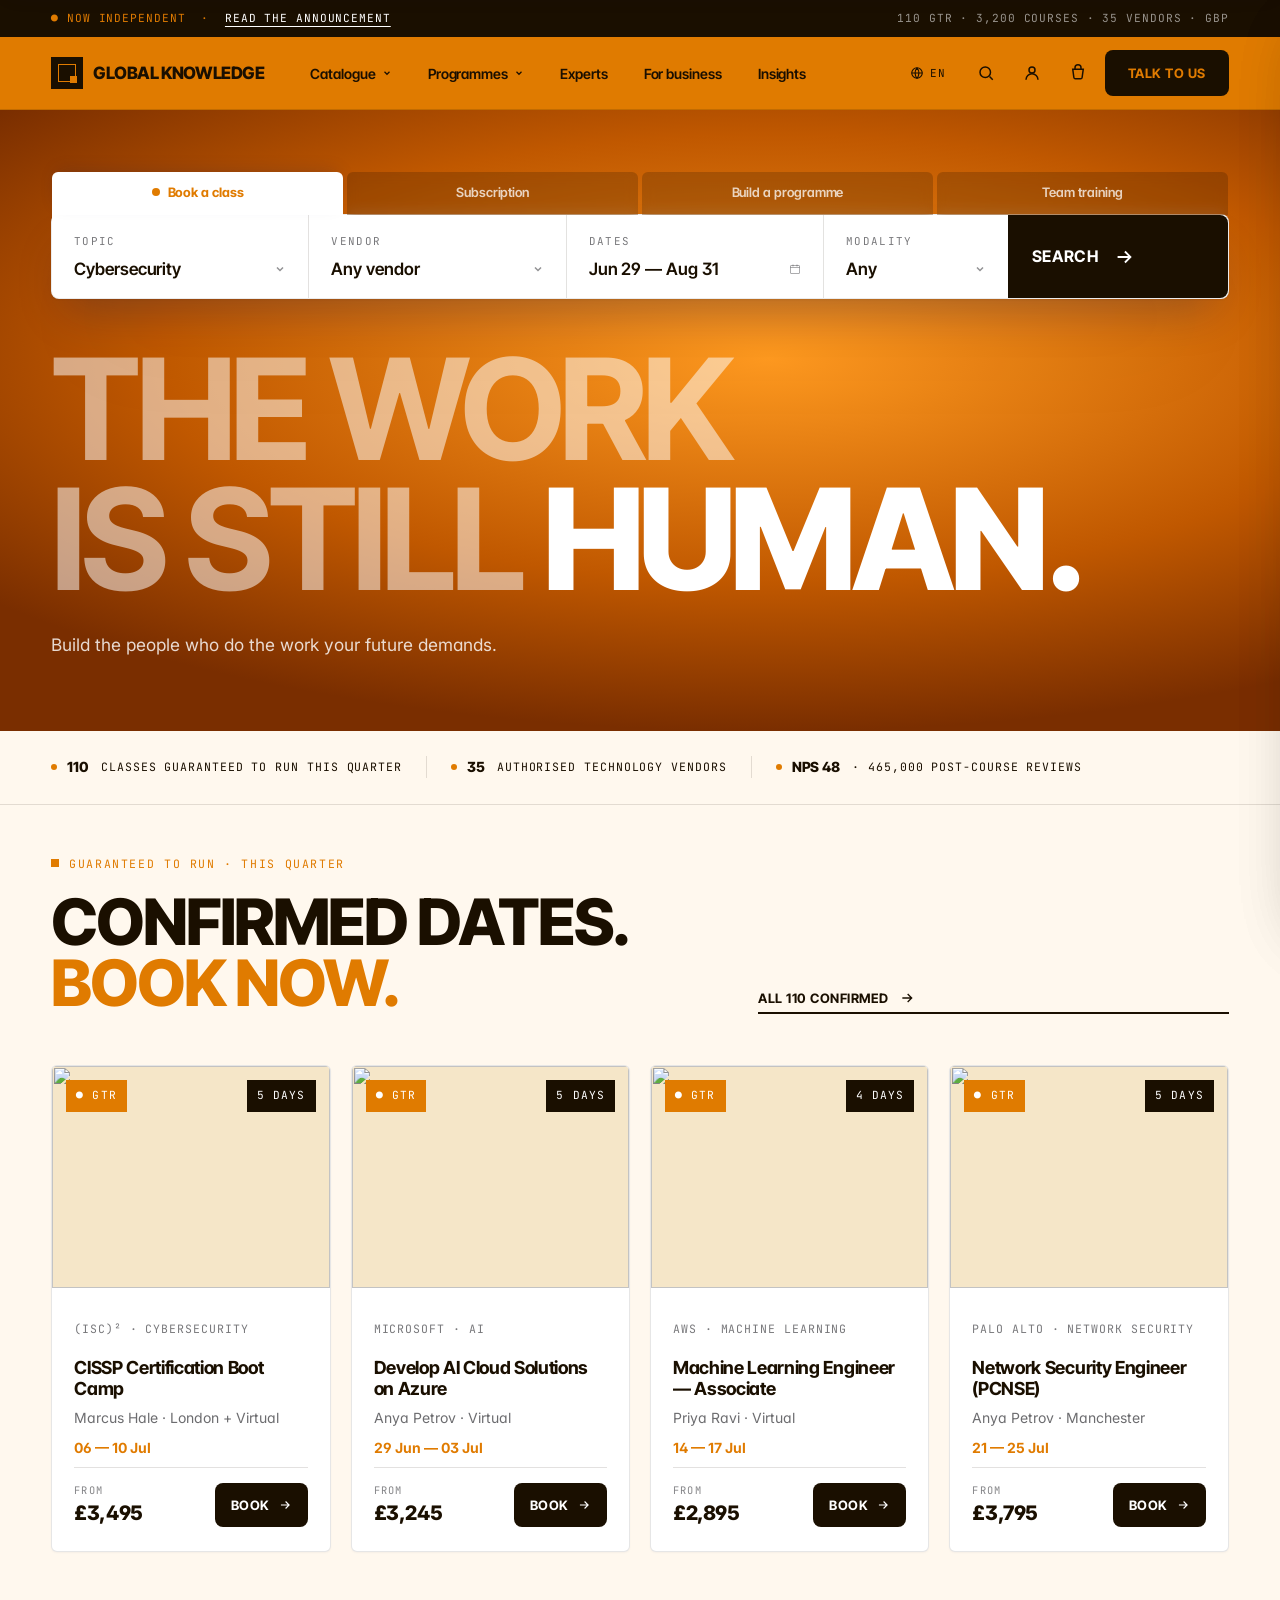
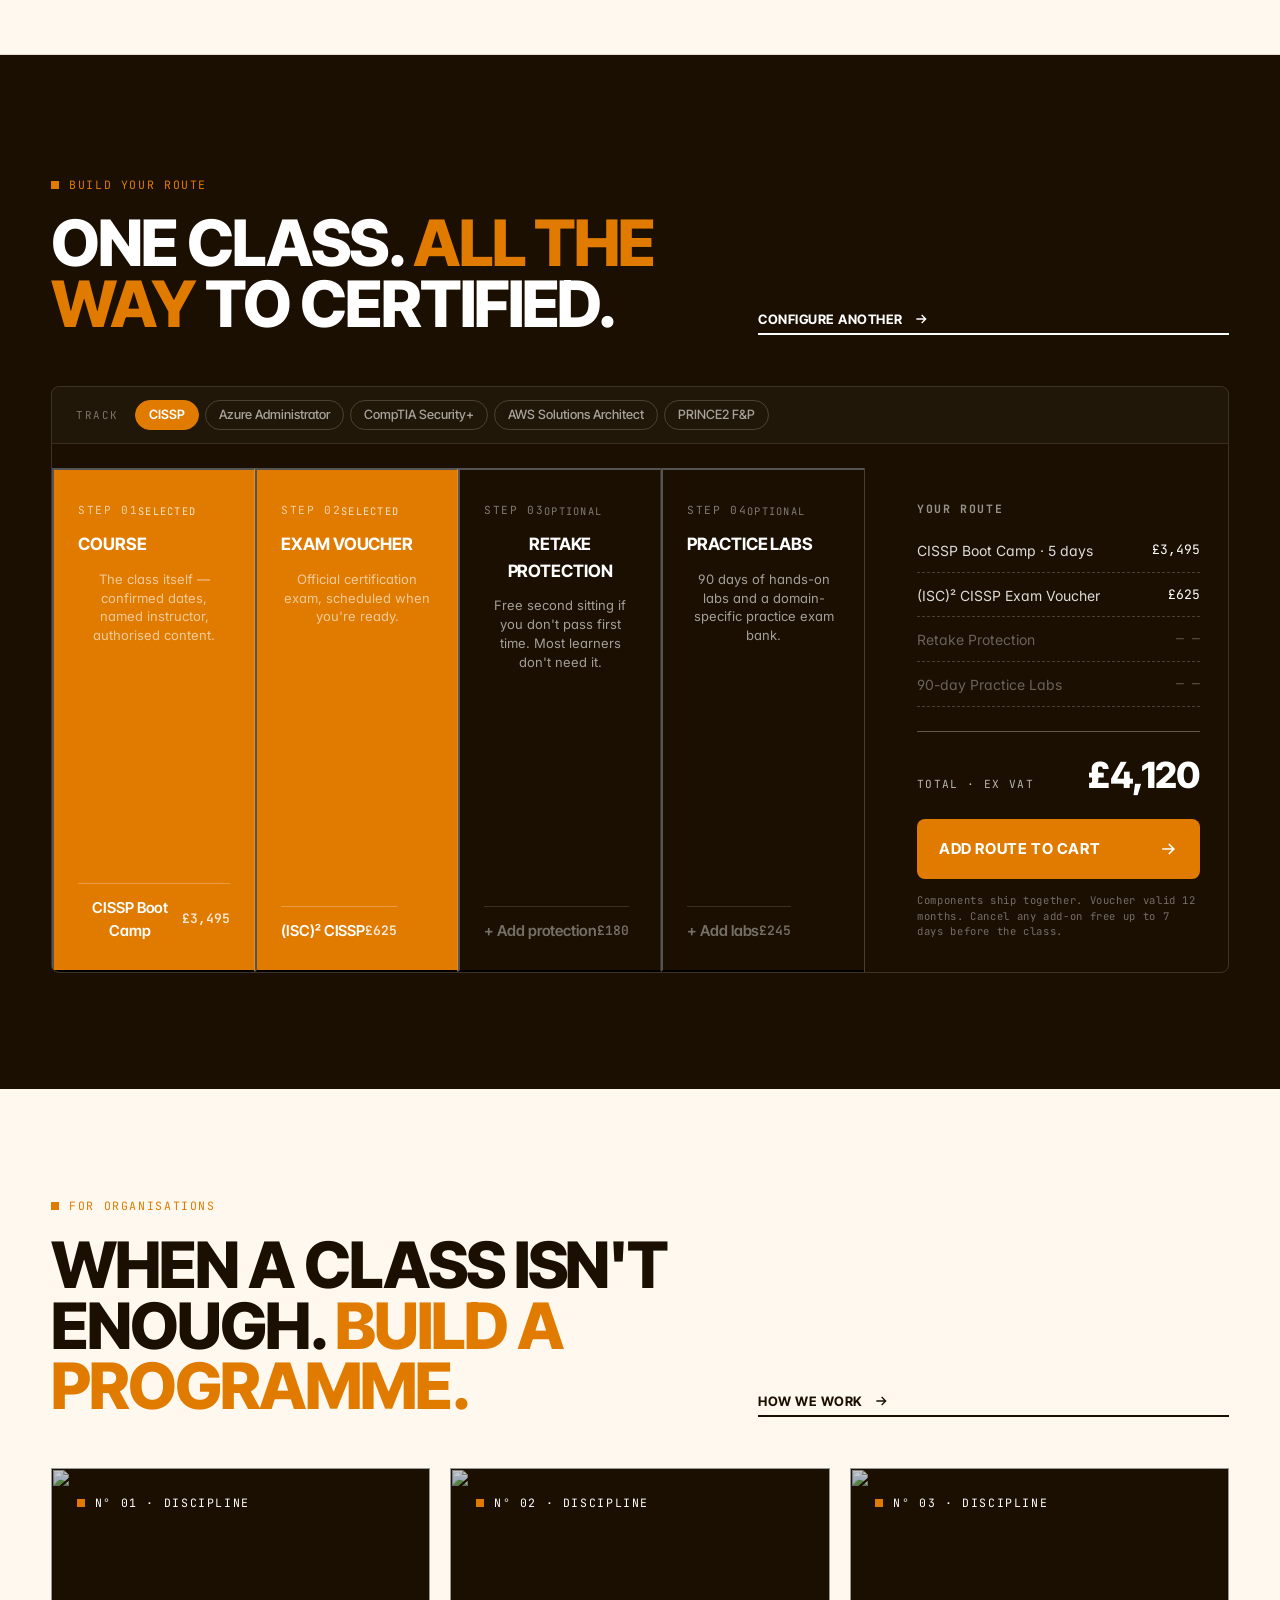
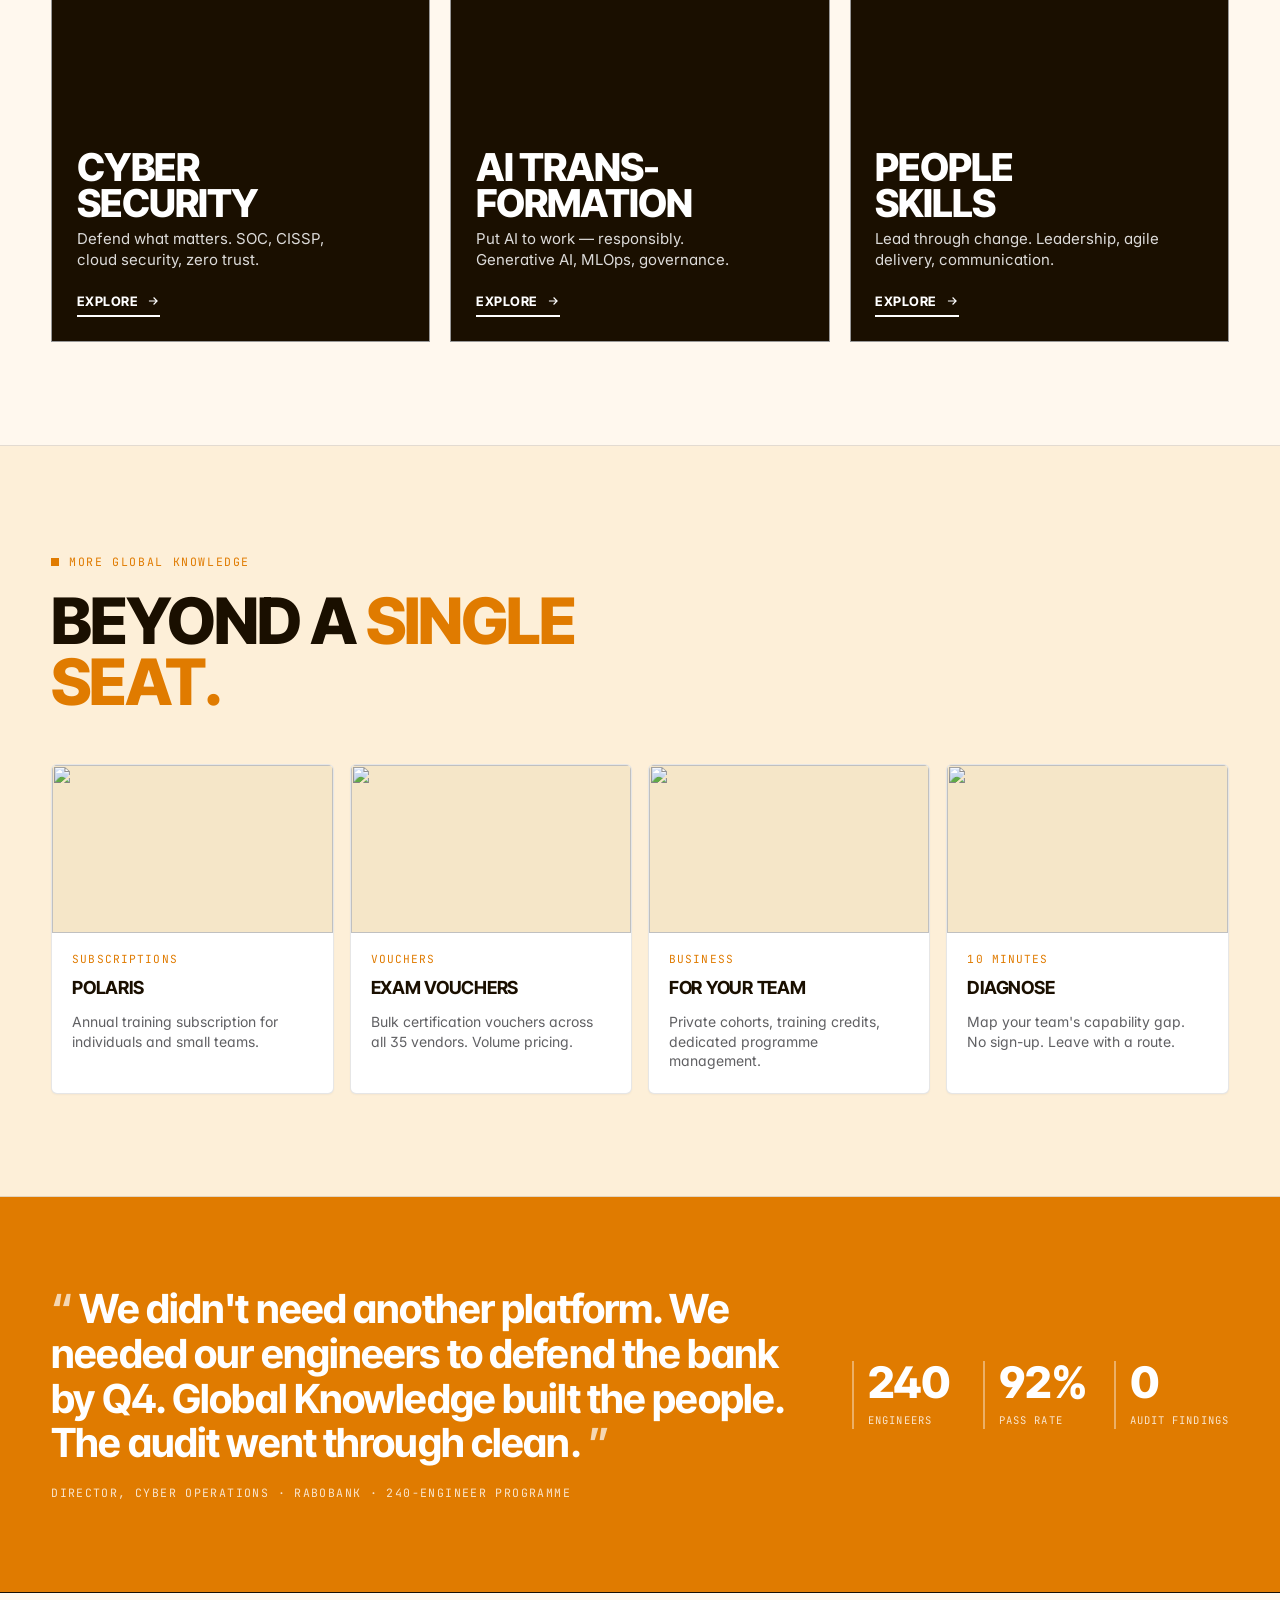
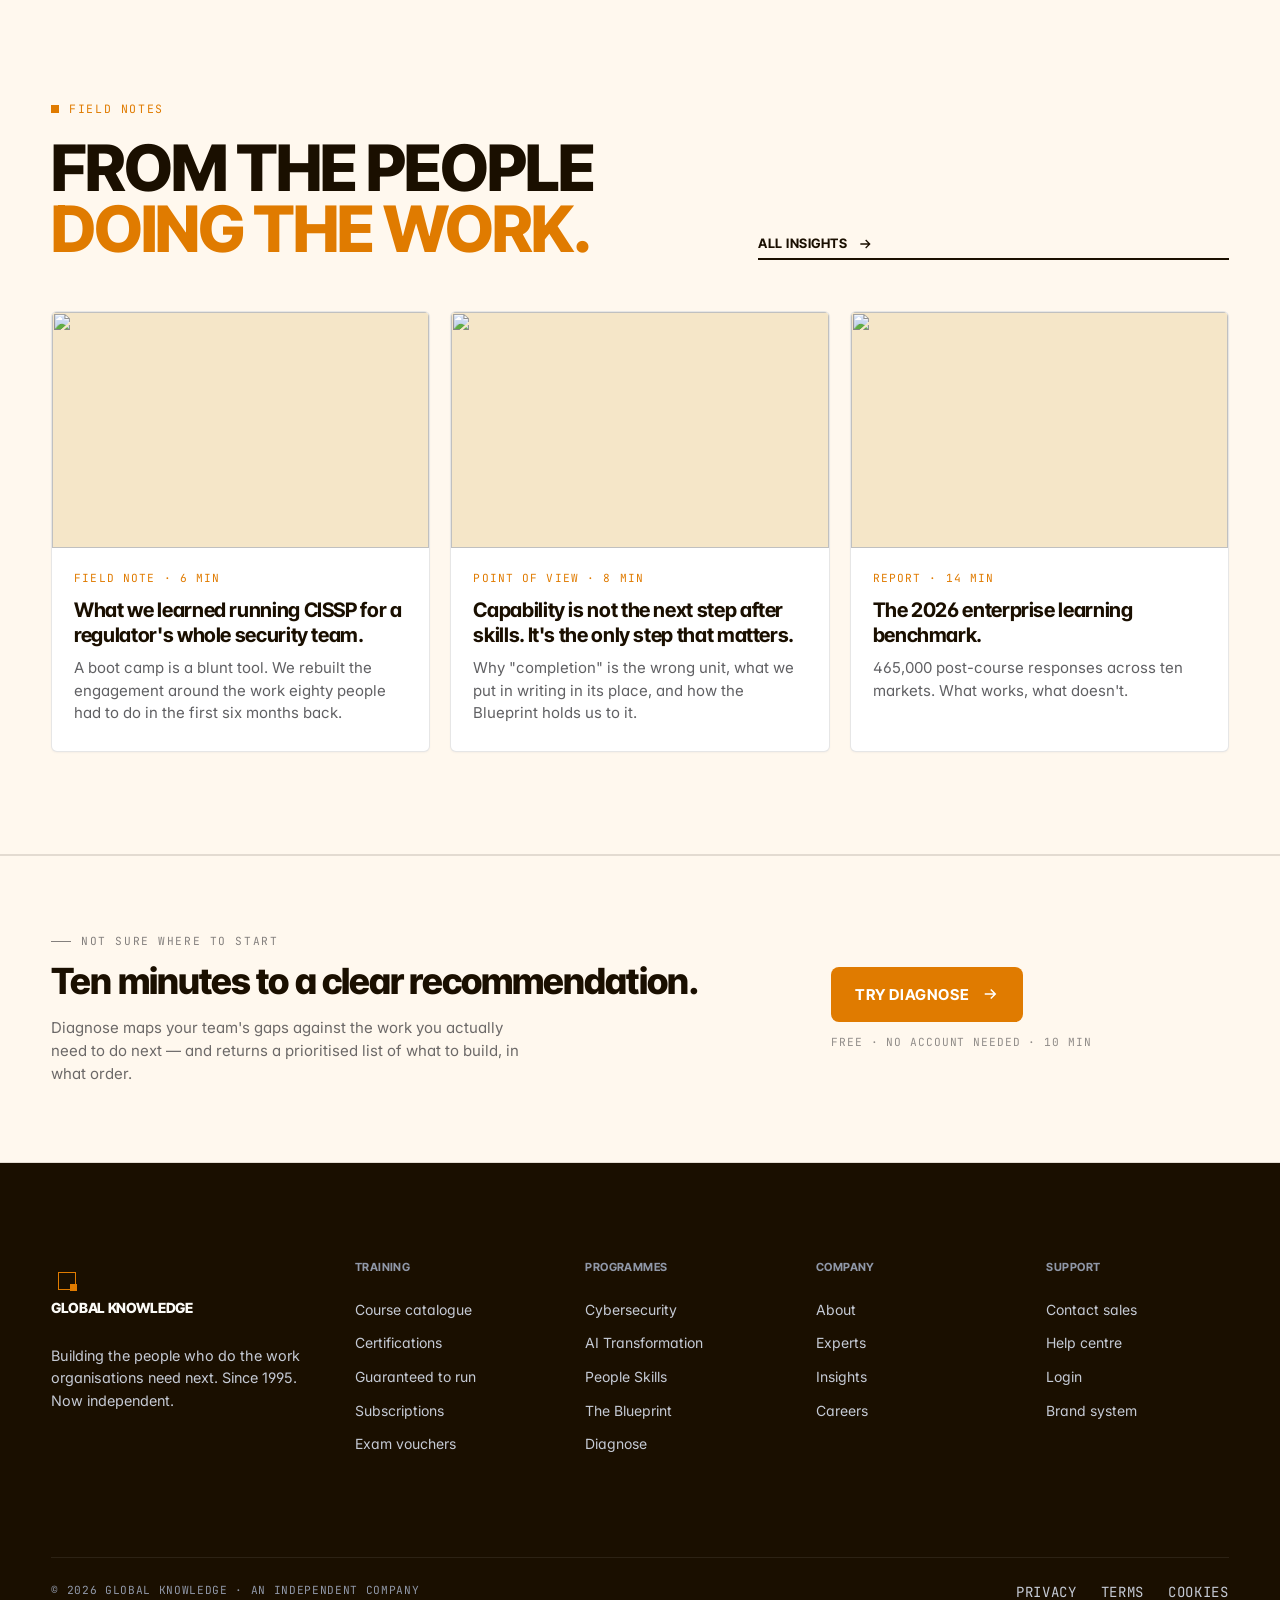
==== commit d922ab03: "Fix booker tab layout jump: fixed 240px button column, white-space nowrap" ====
--- a/index.html
+++ b/index.html
@@ -515,7 +515,7 @@
           </div>
         </div>
         <button class="booker-go" type="button" onclick="location.href='for-business.html#build'">
-          Book a 30-min consult
+          Book a consult
           <svg class="arrow" viewBox="0 0 24 24" fill="none" stroke="currentColor" stroke-width="2"><path d="M5 12h14M13 6l6 6-6 6"/></svg>
         </button>
       </div>
--- a/assets/css/home-v4.css
+++ b/assets/css/home-v4.css
@@ -227,9 +227,7 @@
 
 .booker-body {
   display: grid;
-  grid-template-columns: 1.4fr 1.4fr 1.4fr 1fr auto;
-  gap: 0;
-  border-radius: 0 8px 8px 8px;
+  grid-template-columns: 1.4fr 1.4fr 1.4fr 1fr 220px;
   /* overflow visible so dropdown popovers can escape;
      corner clipping handled per-cell below */
 }
@@ -238,7 +236,7 @@
 .booker-body[hidden] { display: none; }
 .booker-body-prog {
   /* 3-field consult variant — same column template as 4-field panels to prevent jump */
-  grid-template-columns: 1.4fr 1.4fr 1.4fr 1fr auto;
+  grid-template-columns: 1.4fr 1.4fr 1.4fr 1fr 240px;
 }
 .booker-body-prog .booker-field:nth-child(3) {
   grid-column: span 2;
@@ -437,8 +435,8 @@
   color: #fff;
   border: 0;
   border-radius: 0 8px 8px 0;
-  padding: 0 28px;
-  min-width: 160px;
+  padding: 0 24px;
+  width: 100%;
   font-family: var(--font-disp);
   font-weight: 700;
   font-size: 1rem;
@@ -448,6 +446,7 @@
   display: flex;
   align-items: center;
   gap: 14px;
+  white-space: nowrap;
   transition: background var(--dur-2);
 }
 .booker-go:hover { background: var(--cobalt-700); }
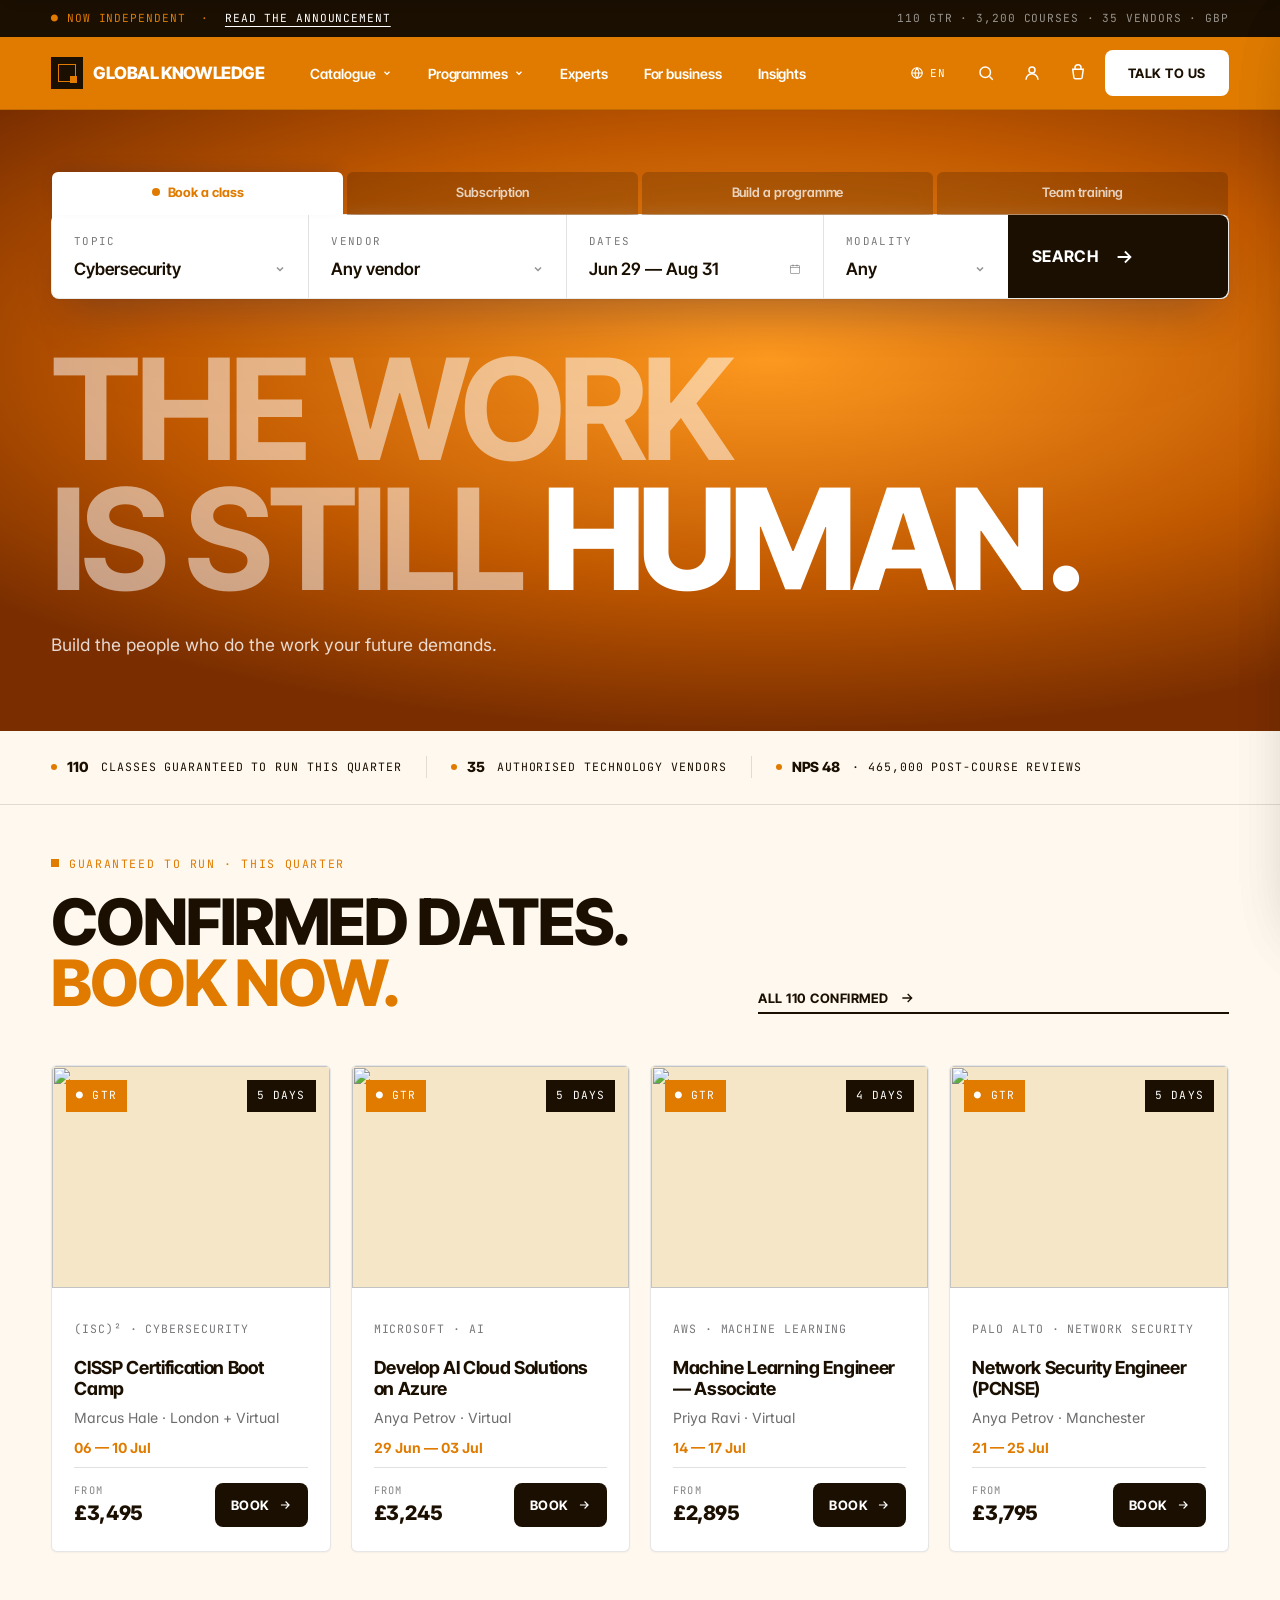
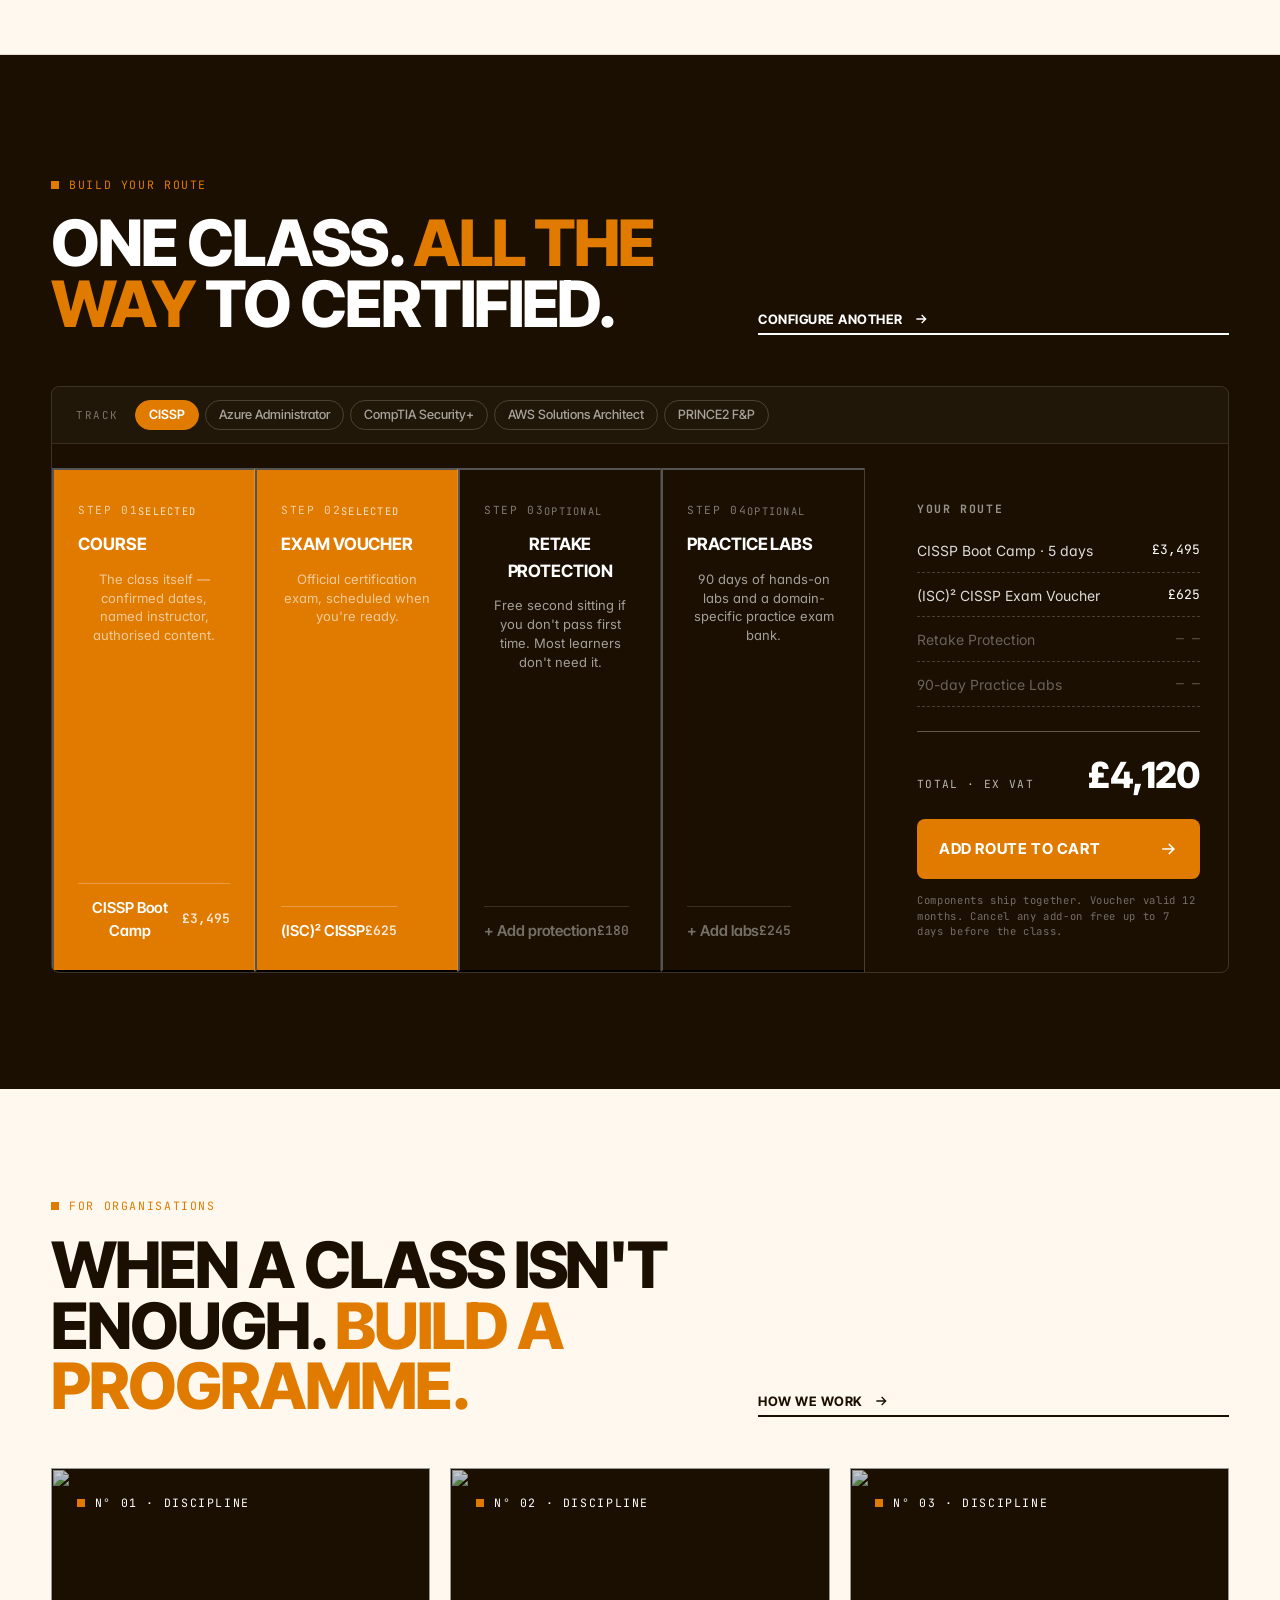
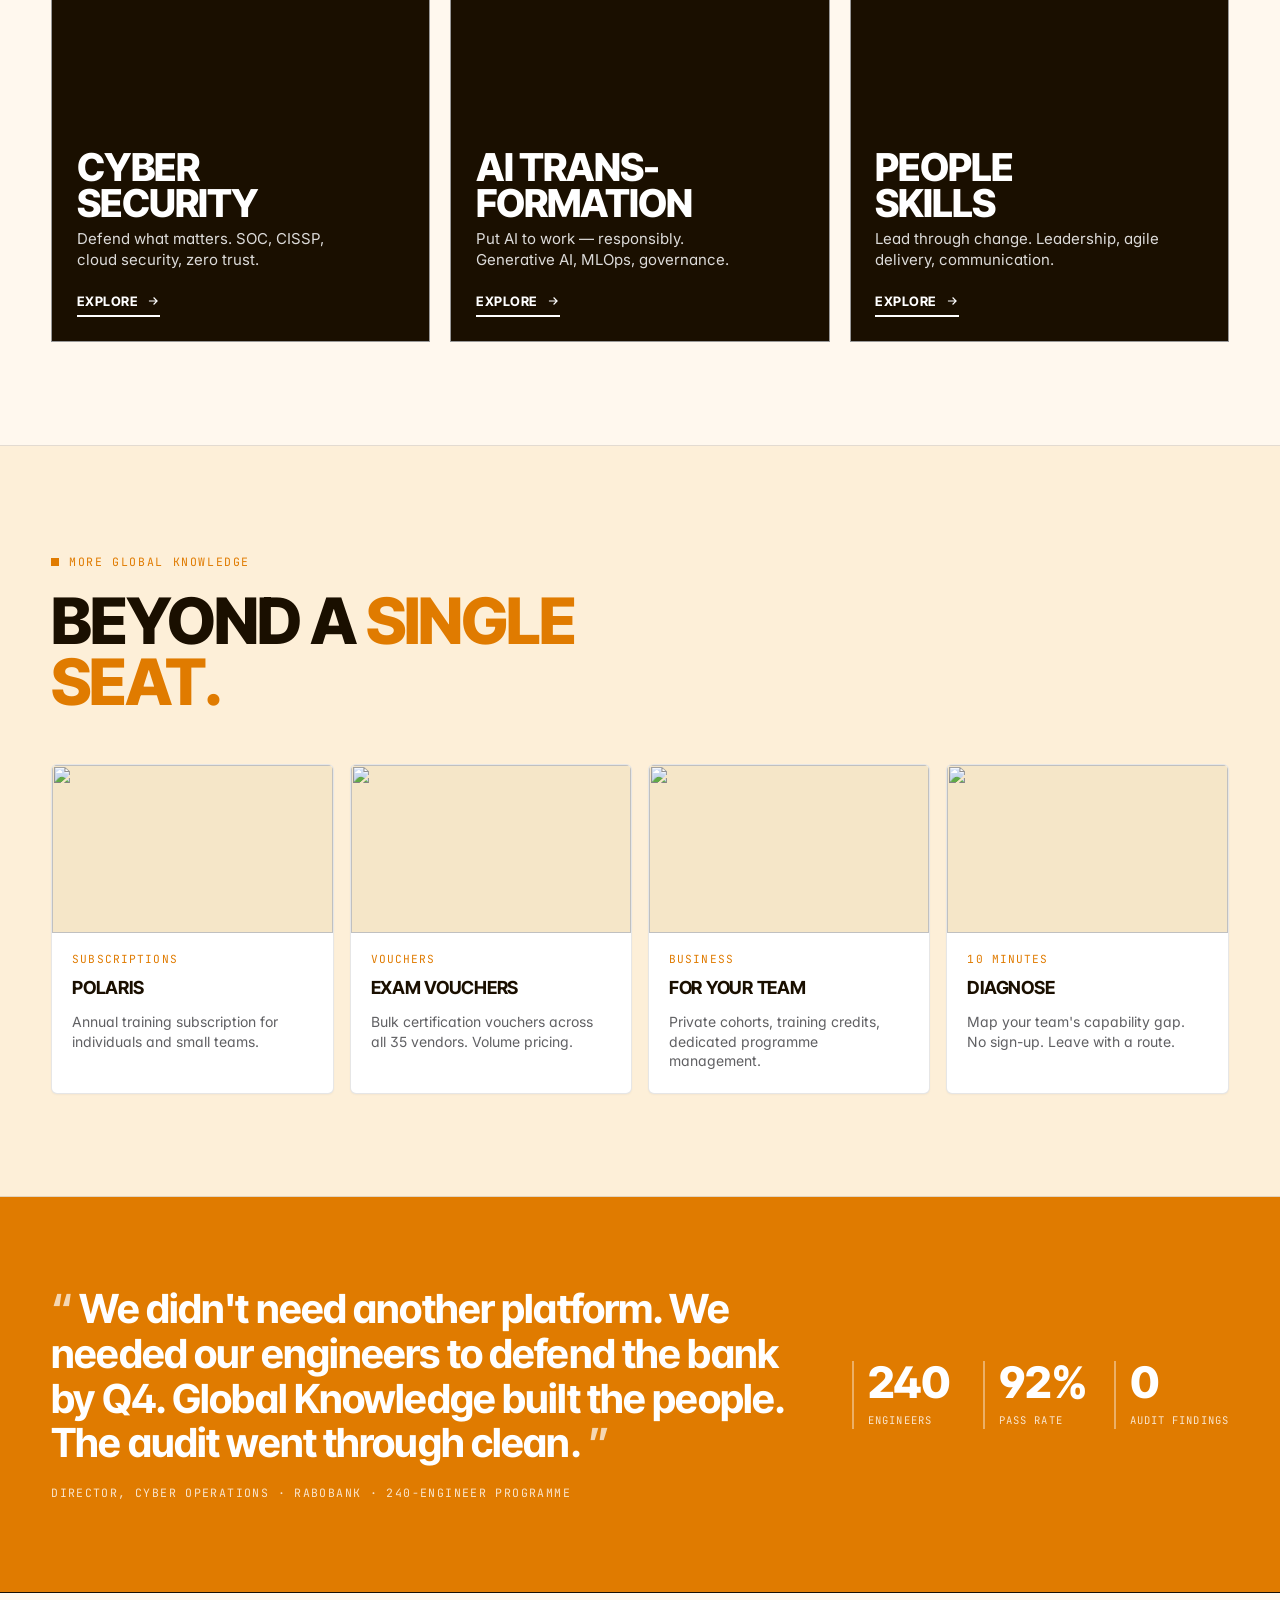
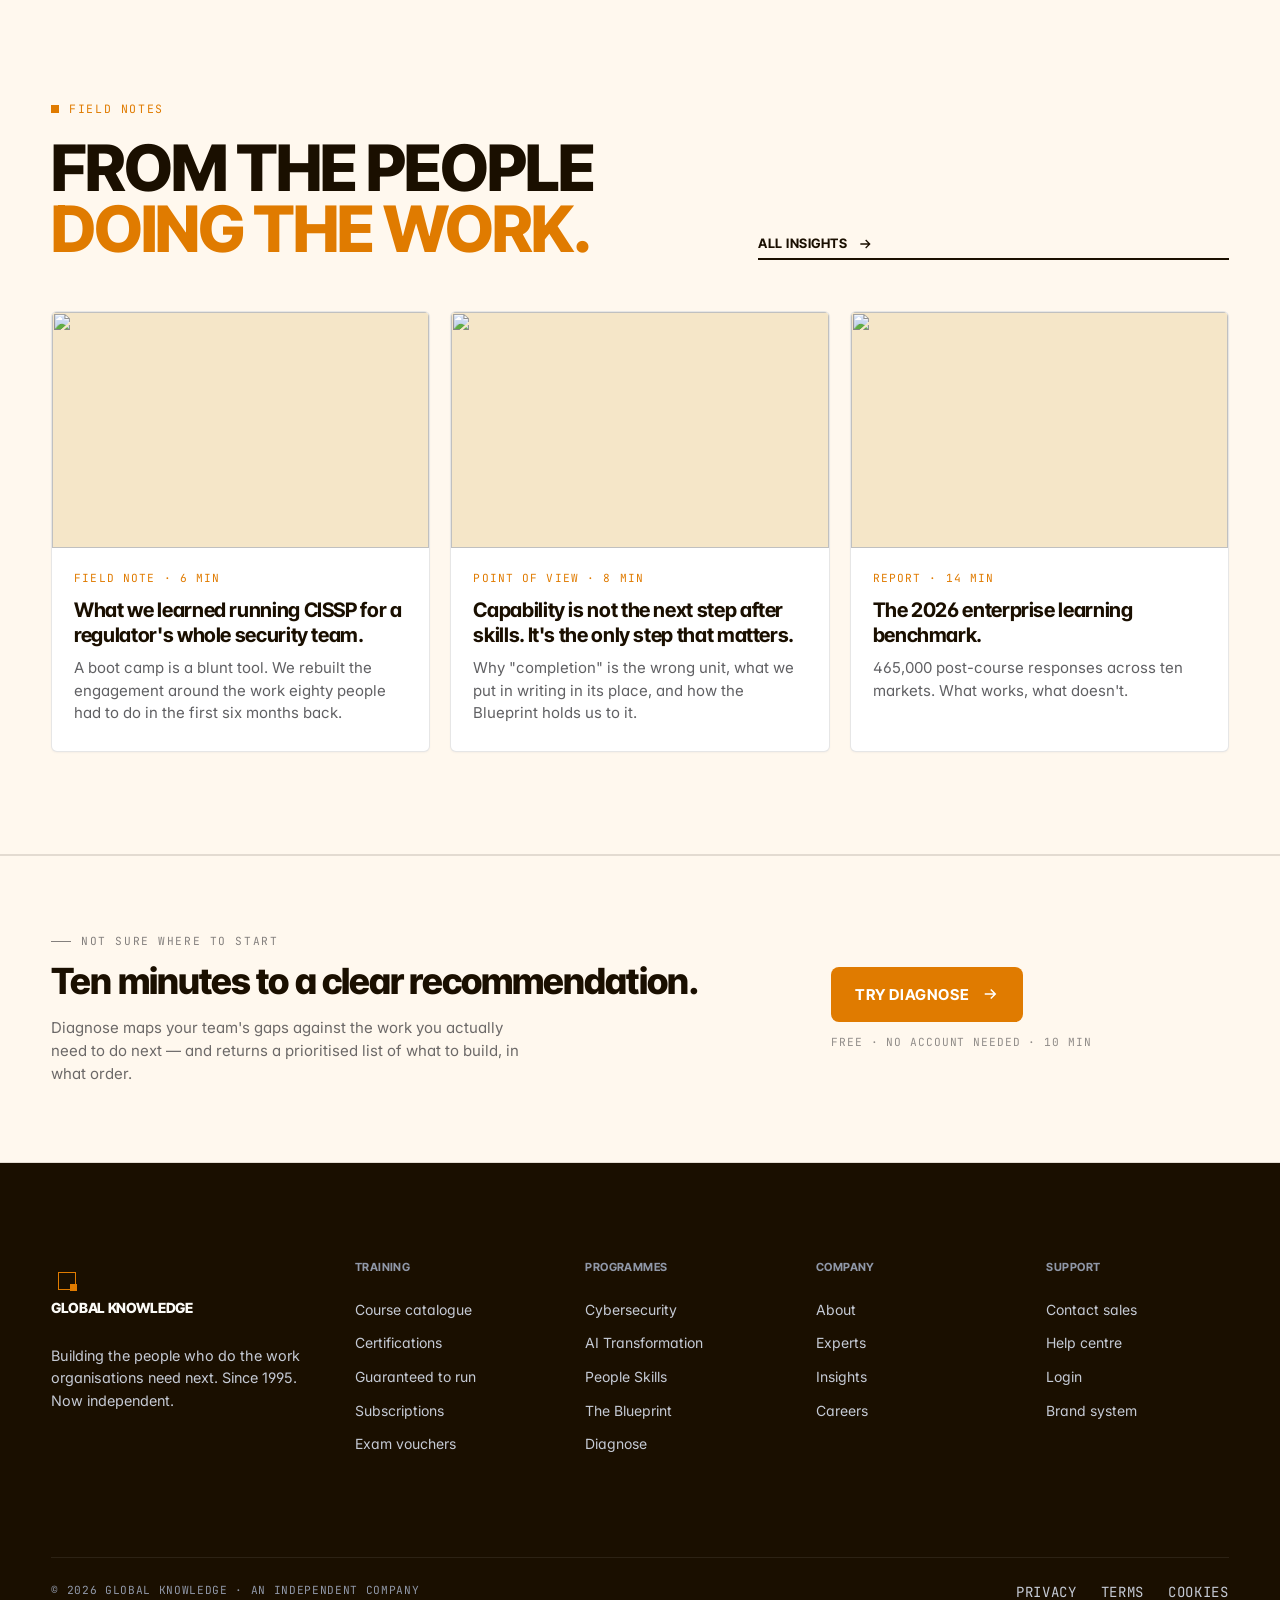
==== commit 4464d8cd: "Amber nav: white text/icons, white Talk To Us pill, amber logo-mark accent" ====
--- a/index.html
+++ b/index.html
@@ -45,11 +45,17 @@
 
   /* Nav on amber hero */
   .nav { background: #E07B00; border-bottom-color: rgba(26,15,0,0.15); }
-  .nav-logo, .nav-logo:visited { color: #1A0F00; }
-  .nav-link { color: #1A0F00; }
-  .nav-link:hover { background: rgba(26,15,0,0.08); }
-  .nav .btn { background: #1A0F00; color: #E07B00; border-radius: 8px; }
-  .nav .btn:hover { background: #3D1F00; color: #FFB347; }
+  .nav-logo, .nav-logo:visited { color: #fff; }
+  .nav-logo .logo-mark::before { border-color: #E07B00; }
+  .nav-logo .logo-mark::after  { background: #E07B00; }
+  .nav-link { color: #fff; }
+  .nav-link:hover { background: rgba(255,255,255,0.14); color: #fff; }
+  .lang-switch { color: #fff; }
+  .lang-switch:hover { background: rgba(255,255,255,0.14); }
+  .nav-icon-btn { color: #fff; }
+  .nav-icon-btn:hover { background: rgba(255,255,255,0.14); }
+  .nav .btn { background: #fff; color: #1A0F00; border-radius: 8px; }
+  .nav .btn:hover { background: rgba(255,255,255,0.88); color: #1A0F00; }
 
   /* Booker tabs — white text unselected, pure white card when active */
   .booker-tab { background: rgba(0,0,0,0.18); color: rgba(255,255,255,0.75); }
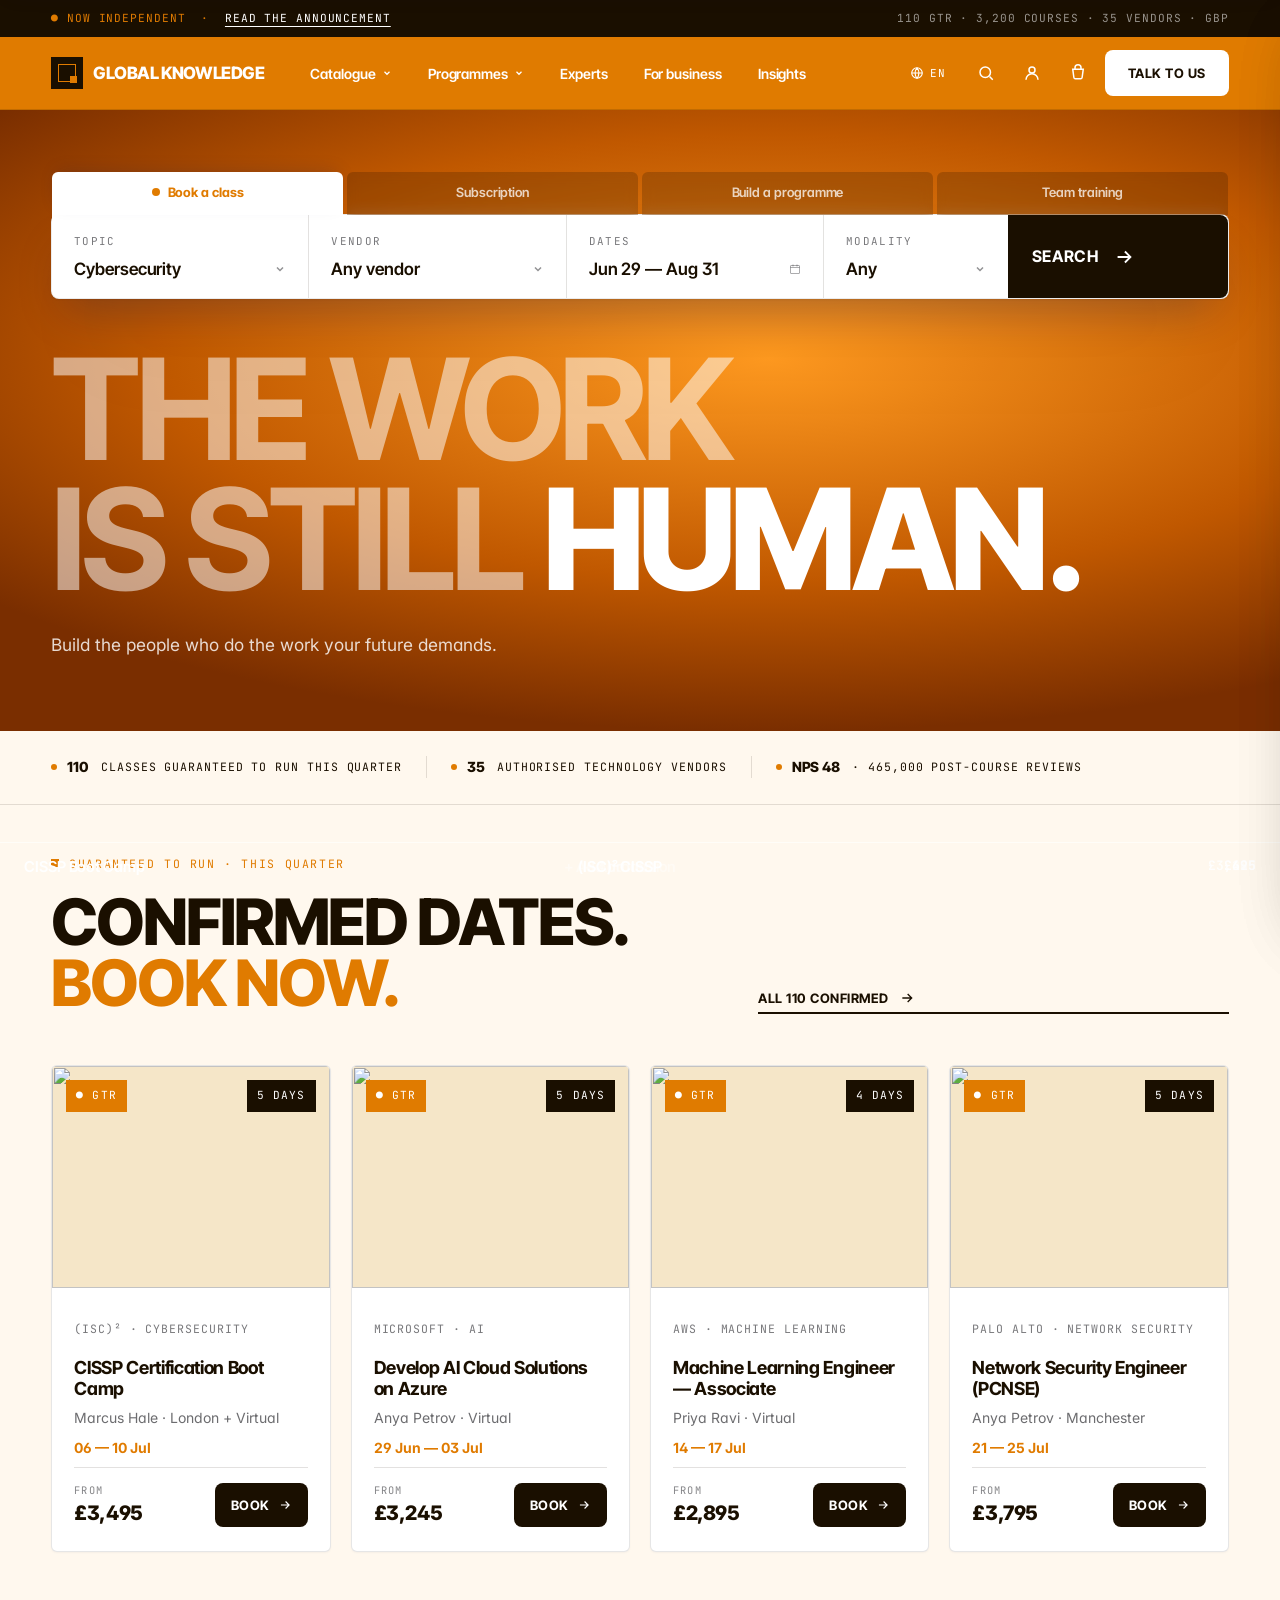
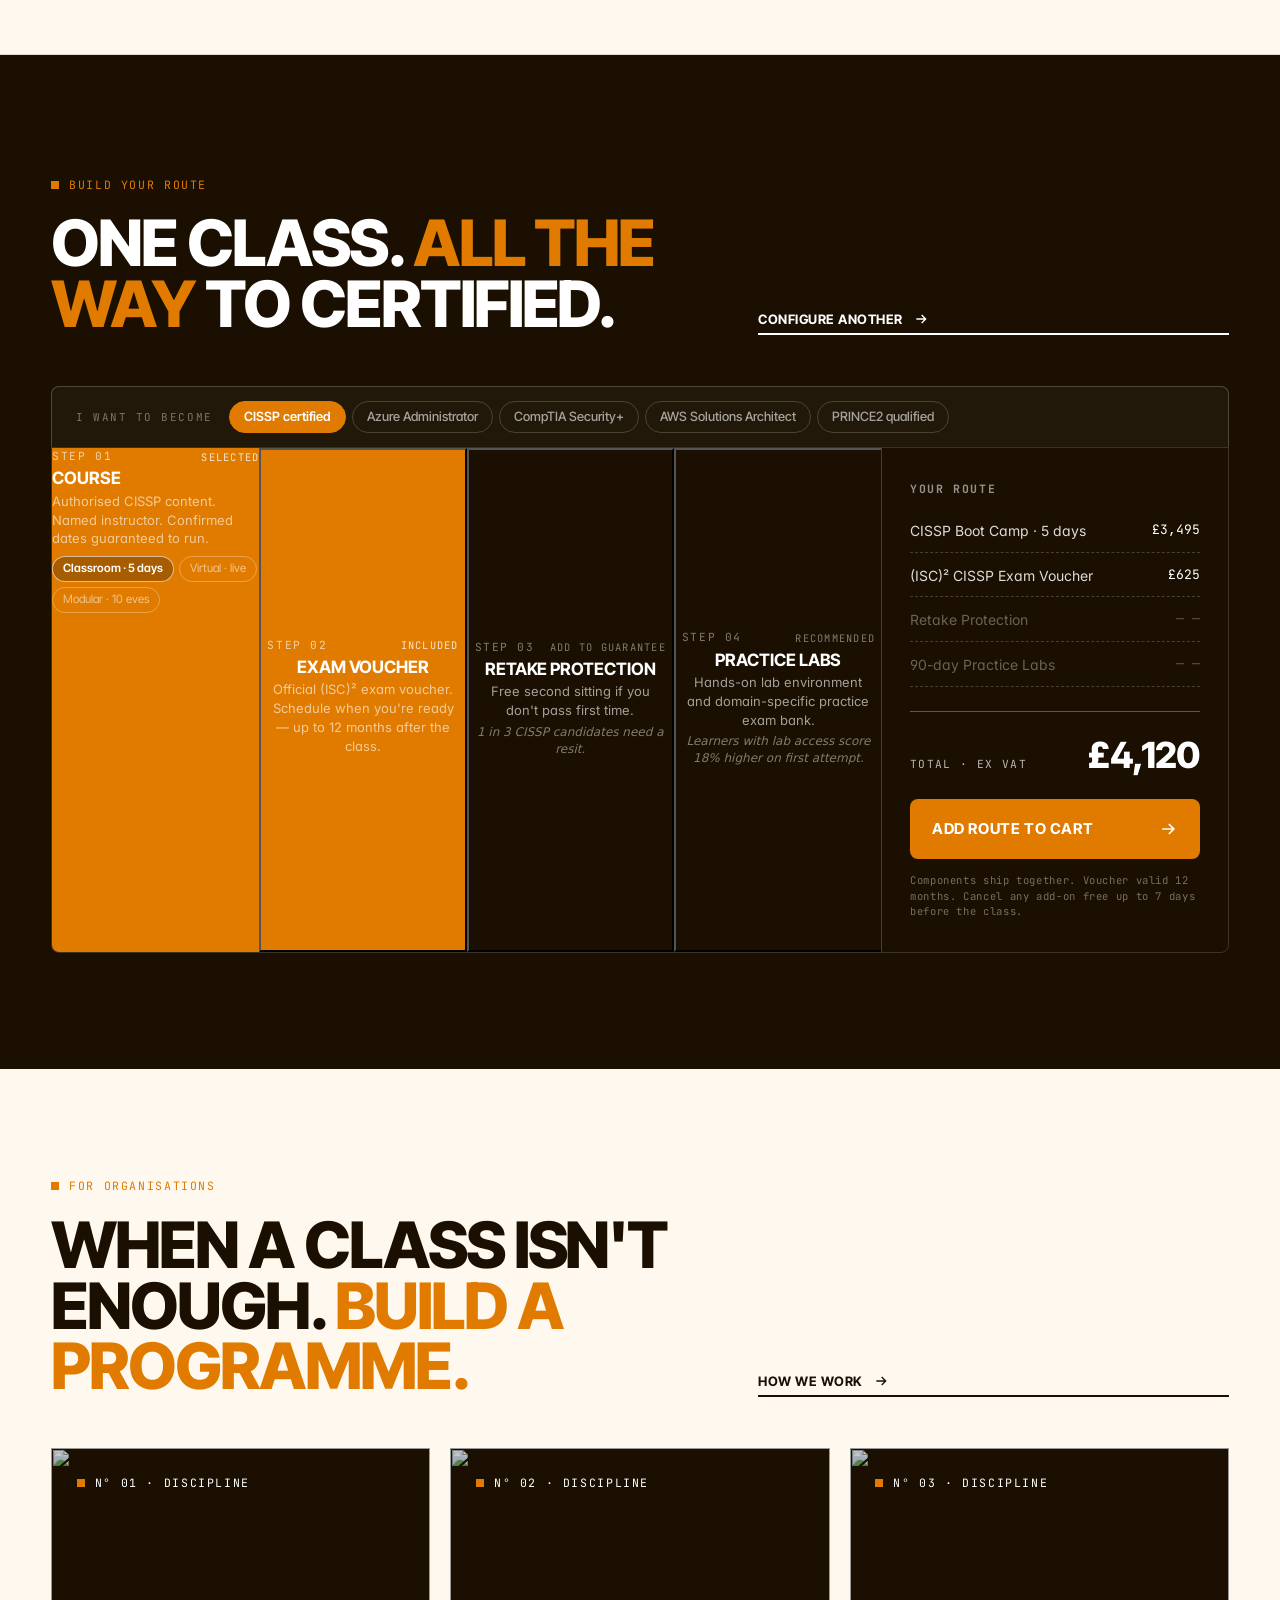
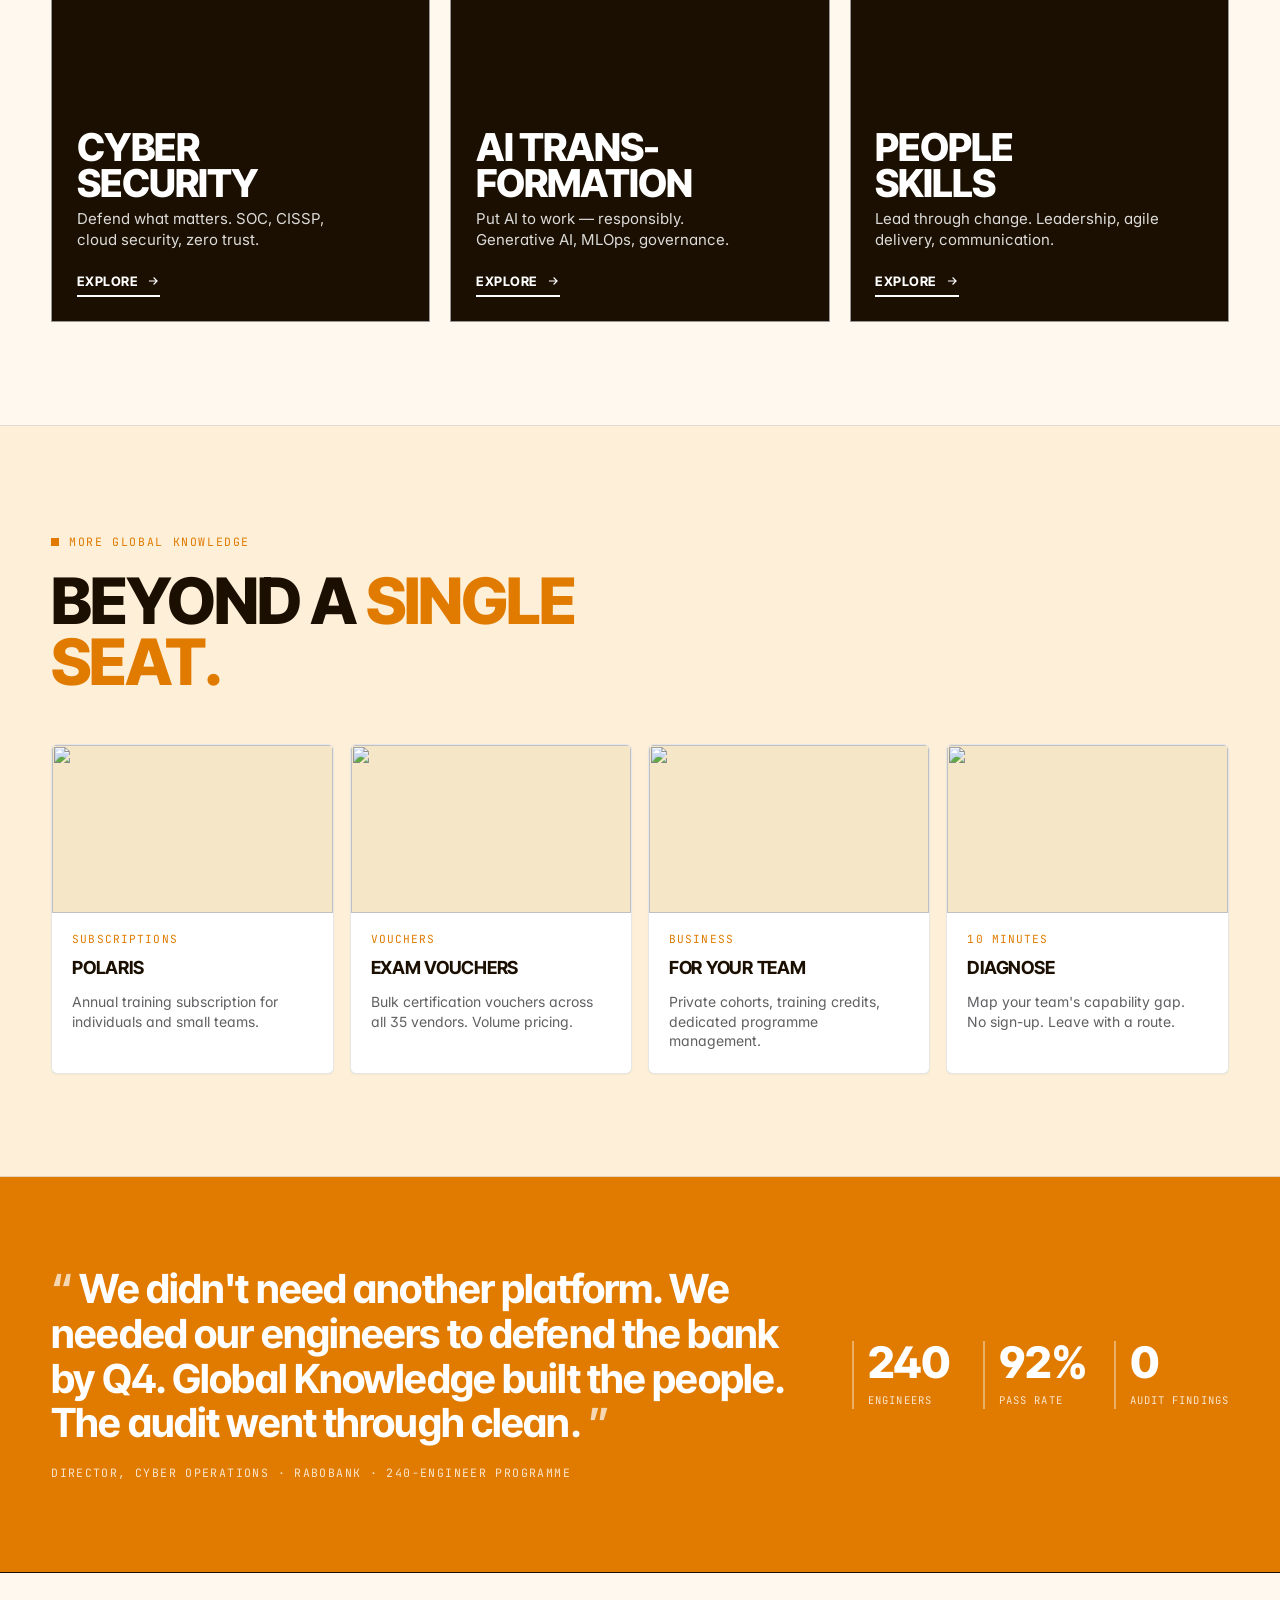
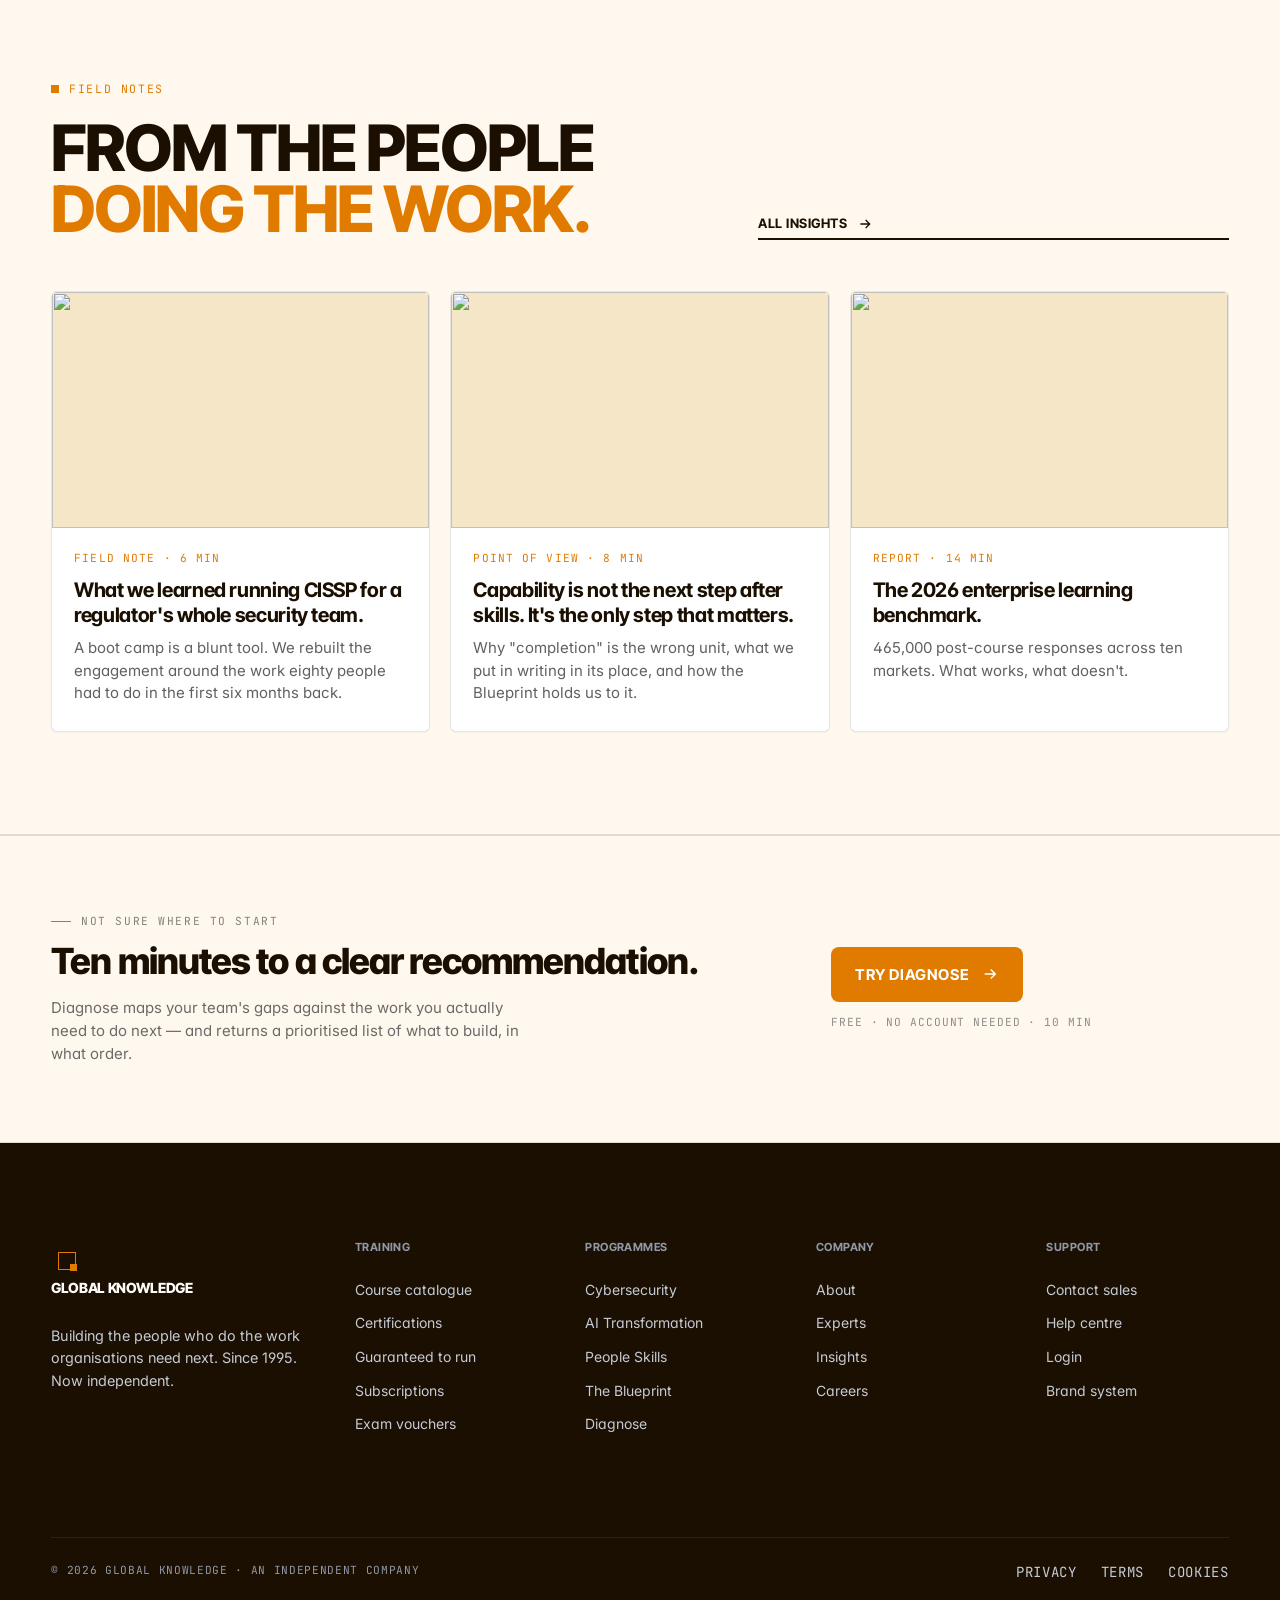
==== commit b87725ea: "Route configurator: goal framing, format selector (Step 1), persuasion stats (Steps 3+4), guaranteed" ====
--- a/index.html
+++ b/index.html
@@ -24,6 +24,13 @@
     --paper:      #FFF8EE;
     --paper-2:    #FDEFD8;
     --bone:       #F5E6C8;
+    /* Replace build-green with amber throughout */
+    --build-500:  #E07B00;
+    --build-400:  #FF9A20;
+    --build-600:  #B85F00;
+    --build-50:   #FFF0D6;
+    --build-700:  #7A3E00;
+    --accent:     #E07B00;
   }
 
   /* Hero — full amber burn */
@@ -96,6 +103,8 @@
   }
   .mega-feature .label { color: #E07B00; }
   .mega-link:hover { color: #B85F00; }
+  /* badge-build border literal not covered by token override */
+  .badge-build { border-color: rgba(224,123,0,0.25); }
 
   /* Section headings blue class */
   .blue { color: #E07B00; }
@@ -710,32 +719,38 @@
       </a>
     </header>
 
+    <div class="route-track-bar">
+      <span class="route-track-label">I want to become</span>
+      <div class="route-track-chips">
+        <button class="track-chip is-active" data-track="cissp" type="button">CISSP certified</button>
+        <button class="track-chip" data-track="az104" type="button">Azure Administrator</button>
+        <button class="track-chip" data-track="security_plus" type="button">CompTIA Security+</button>
+        <button class="track-chip" data-track="aws_saa" type="button">AWS Solutions Architect</button>
+        <button class="track-chip" data-track="prince2" type="button">PRINCE2 qualified</button>
+      </div>
+    </div>
+
     <div class="route-grid">
-      <div class="route-track-bar">
-        <span class="route-track-label">Track</span>
-        <div class="route-track-chips">
-          <button class="track-chip is-active" data-track="cissp" type="button">CISSP</button>
-          <button class="track-chip" data-track="az104" type="button">Azure Administrator</button>
-          <button class="track-chip" data-track="security_plus" type="button">CompTIA Security+</button>
-          <button class="track-chip" data-track="aws_saa" type="button">AWS Solutions Architect</button>
-          <button class="track-chip" data-track="prince2" type="button">PRINCE2 F&amp;P</button>
-        </div>
-      </div>
       <div class="route-steps">
-        <button class="step is-on" data-step="course" type="button">
+        <div class="step is-on step-course" data-step="course">
           <div class="step-no"><span>STEP 01</span><span class="step-state">Selected</span></div>
           <h3 class="step-name">Course</h3>
-          <p class="step-desc">The class itself — confirmed dates, named instructor, authorised content.</p>
+          <p class="step-desc">Authorised CISSP content. Named instructor. Confirmed dates guaranteed to run.</p>
+          <div class="step-formats" data-step-formats>
+            <button class="fmt-chip is-active" data-fmt="0" type="button">Classroom · 5 days</button>
+            <button class="fmt-chip" data-fmt="1" type="button">Virtual · live</button>
+            <button class="fmt-chip" data-fmt="2" type="button">Modular · 10 eves</button>
+          </div>
           <div class="step-pick">
             <span>CISSP Boot Camp</span>
             <span class="amt">£3,495</span>
           </div>
-        </button>
+        </div>
 
         <button class="step is-on" data-step="voucher" type="button">
-          <div class="step-no"><span>STEP 02</span><span class="step-state">Added</span></div>
+          <div class="step-no"><span>STEP 02</span><span class="step-state">Included</span></div>
           <h3 class="step-name">Exam Voucher</h3>
-          <p class="step-desc">Official certification exam, scheduled when you're ready.</p>
+          <p class="step-desc">Official certification exam. Scheduled when you're ready — up to 12 months after the class.</p>
           <div class="step-pick">
             <span>(ISC)² CISSP</span>
             <span class="amt">£625</span>
@@ -743,9 +758,10 @@
         </button>
 
         <button class="step" data-step="retake" type="button">
-          <div class="step-no"><span>STEP 03</span><span class="step-state">Optional</span></div>
+          <div class="step-no"><span>STEP 03</span><span class="step-state">Add to guarantee</span></div>
           <h3 class="step-name">Retake Protection</h3>
-          <p class="step-desc">Free second sitting if you don't pass first time. Most learners don't need it.</p>
+          <p class="step-desc">Free second sitting if you don't pass first time.</p>
+          <p class="step-stat" data-step-stat>1 in 3 CISSP candidates need a resit.</p>
           <div class="step-pick">
             <span>+ Add protection</span>
             <span class="amt">£180</span>
@@ -753,9 +769,10 @@
         </button>
 
         <button class="step is-empty" data-step="labs" type="button">
-          <div class="step-no"><span>STEP 04</span><span class="step-state">Optional</span></div>
+          <div class="step-no"><span>STEP 04</span><span class="step-state">Recommended</span></div>
           <h3 class="step-name">Practice Labs</h3>
-          <p class="step-desc">90 days of hands-on labs and a domain-specific practice exam bank.</p>
+          <p class="step-desc">Hands-on lab environment and domain-specific practice exam bank.</p>
+          <p class="step-stat" data-step-labs-stat>Learners with lab access score 18% higher on first attempt.</p>
           <div class="step-pick">
             <span>+ Add labs</span>
             <span class="amt">£245</span>
@@ -765,6 +782,10 @@
 
       <aside class="route-summary">
         <h3>Your route</h3>
+        <div class="route-guarantee" data-route-guarantee hidden>
+          <svg width="12" height="12" viewBox="0 0 12 12" fill="currentColor"><path d="M6 0l1.5 4.5H12L8.25 7.3l1.5 4.5L6 9l-3.75 2.8 1.5-4.5L0 4.5h4.5z"/></svg>
+          Guaranteed route
+        </div>
         <div class="route-lines" data-route-lines>
           <div class="route-line" data-line="course"><span class="name">CISSP Boot Camp · 5 days</span><span class="amt">£3,495</span></div>
           <div class="route-line" data-line="voucher"><span class="name">(ISC)² CISSP Exam Voucher</span><span class="amt">£625</span></div>
@@ -780,7 +801,7 @@
           data-title="CISSP Route — class + voucher"
           data-date="06 – 10 Jul 2026" data-modality="Hybrid" data-location="London"
           data-price="£4,120" data-price-value="4120" data-color="#0030FF">
-          Add route to cart
+          <span data-go-label>Add route to cart</span>
           <svg class="arrow" viewBox="0 0 24 24" fill="none" stroke="currentColor" stroke-width="2"><path d="M5 12h14M13 6l6 6-6 6"/></svg>
         </button>
         <p class="route-fineprint">Components ship together. Voucher valid 12 months. Cancel any add-on free up to 7 days before the class.</p>
@@ -1158,52 +1179,88 @@
   (function(){
     const TRACKS = {
       cissp: {
+        formats: ['Classroom · 5 days', 'Virtual · live', 'Modular · 10 eves'],
+        fmtAmts: [3495, 3195, 2995],
+        retakeStat: '1 in 3 CISSP candidates need a resit.',
+        labsStat: 'Learners with lab access score 18% higher on first attempt.',
         steps: {
-          course:  { desc: 'The class itself — confirmed dates, named instructor, authorised content.', pick: 'CISSP Boot Camp', amt: 3495, line: 'CISSP Boot Camp · 5 days' },
-          voucher: { desc: 'Official certification exam, scheduled when you\'re ready.', pick: '(ISC)² CISSP', amt: 625, line: '(ISC)² CISSP Exam Voucher' },
-          retake:  { desc: 'Free second sitting if you don\'t pass first time. Most learners don\'t need it.', pick: '+ Add protection', amt: 180, line: 'Retake Protection' },
-          labs:    { desc: '90 days of hands-on labs and a domain-specific practice exam bank.', pick: '+ Add labs', amt: 245, line: '90-day Practice Labs' }
+          course:  { desc: 'Authorised CISSP content. Named instructor. Confirmed dates guaranteed to run.', pick: 'CISSP Boot Camp', line: 'CISSP Boot Camp · 5 days' },
+          voucher: { desc: 'Official (ISC)² exam voucher. Schedule when you\'re ready — up to 12 months after the class.', pick: '(ISC)² CISSP', amt: 625, line: '(ISC)² CISSP Exam Voucher' },
+          retake:  { pick: '+ Add protection', amt: 180, line: 'Retake Protection' },
+          labs:    { pick: '+ Add labs', amt: 245, line: '90-day Practice Labs' }
         }
       },
       az104: {
+        formats: ['Classroom · 4 days', 'Virtual · live', 'On-demand'],
+        fmtAmts: [2295, 1995, 1695],
+        retakeStat: 'Around 1 in 4 AZ-104 candidates retake.',
+        labsStat: 'Azure sandbox access triples hands-on practice time.',
         steps: {
-          course:  { desc: 'Azure Administrator — hands-on, lab-intensive, Microsoft Official Curriculum.', pick: 'AZ-104 Boot Camp', amt: 2295, line: 'AZ-104 Boot Camp · 4 days' },
+          course:  { desc: 'Microsoft Official Curriculum. Lab-intensive. Authorised Microsoft Learning Partner.', pick: 'AZ-104 Boot Camp', line: 'AZ-104 Boot Camp · 4 days' },
           voucher: { desc: 'Microsoft Certified: Azure Administrator Associate exam voucher.', pick: 'Microsoft AZ-104', amt: 165, line: 'Microsoft AZ-104 Exam Voucher' },
-          retake:  { desc: 'Free second attempt. Valid 90 days from exam date.', pick: '+ Add protection', amt: 150, line: 'Retake Protection' },
-          labs:    { desc: 'Azure sandbox environment: 60 days of guided lab exercises.', pick: '+ Add labs', amt: 195, line: '60-day Azure Lab Access' }
+          retake:  { pick: '+ Add protection', amt: 150, line: 'Retake Protection' },
+          labs:    { pick: '+ Add labs', amt: 195, line: '60-day Azure Lab Access' }
         }
       },
       security_plus: {
+        formats: ['Classroom · 5 days', 'Virtual · live', 'Modular · 8 eves'],
+        fmtAmts: [1695, 1495, 1295],
+        retakeStat: 'Pass rate rises to 94% with a free resit included.',
+        labsStat: 'Practice exam bank reduces revision time by a third.',
         steps: {
-          course:  { desc: 'CompTIA authorised curriculum. Covers threat analysis, cryptography, and risk management.', pick: 'Security+ SY0-701', amt: 1695, line: 'Security+ SY0-701 · 5 days' },
-          voucher: { desc: 'CompTIA Security+ SY0-701 exam voucher. Online or test-centre delivery.', pick: 'CompTIA Security+', amt: 339, line: 'CompTIA Security+ Voucher' },
-          retake:  { desc: 'Free second sitting if you don\'t pass first time.', pick: '+ Add protection', amt: 120, line: 'Retake Protection' },
-          labs:    { desc: '90-day lab access with scenario walkthroughs and practice tests.', pick: '+ Add labs', amt: 145, line: '90-day Practice Labs' }
+          course:  { desc: 'CompTIA authorised. Covers threat analysis, cryptography, and risk management.', pick: 'Security+ SY0-701', line: 'Security+ SY0-701 · 5 days' },
+          voucher: { desc: 'CompTIA Security+ SY0-701 exam voucher. Online or test-centre.', pick: 'CompTIA Security+', amt: 339, line: 'CompTIA Security+ Voucher' },
+          retake:  { pick: '+ Add protection', amt: 120, line: 'Retake Protection' },
+          labs:    { pick: '+ Add labs', amt: 145, line: '90-day Practice Labs' }
         }
       },
       aws_saa: {
+        formats: ['Classroom · 3 days', 'Virtual · live', 'On-demand'],
+        fmtAmts: [2195, 1895, 1595],
+        retakeStat: '1 in 4 AWS SAA candidates sit the exam twice.',
+        labsStat: 'AWS sandbox access improves scenario confidence significantly.',
         steps: {
-          course:  { desc: 'AWS Solutions Architect – Associate. Authorised APN partner delivery.', pick: 'AWS SAA-C03 Boot Camp', amt: 2195, line: 'AWS SAA-C03 Boot Camp · 3 days' },
+          course:  { desc: 'AWS Solutions Architect – Associate. Authorised APN partner delivery.', pick: 'AWS SAA-C03 Boot Camp', line: 'AWS SAA-C03 Boot Camp · 3 days' },
           voucher: { desc: 'Official AWS exam voucher. Valid 2 years from purchase.', pick: 'AWS SAA-C03', amt: 300, line: 'AWS SAA-C03 Exam Voucher' },
-          retake:  { desc: 'One free resit if you don\'t pass first time.', pick: '+ Add protection', amt: 180, line: 'Retake Protection' },
-          labs:    { desc: 'AWS sandbox: 90 days of guided lab scenarios across core services.', pick: '+ Add labs', amt: 225, line: '90-day AWS Lab Access' }
+          retake:  { pick: '+ Add protection', amt: 180, line: 'Retake Protection' },
+          labs:    { pick: '+ Add labs', amt: 225, line: '90-day AWS Lab Access' }
         }
       },
       prince2: {
+        formats: ['Classroom · 5 days', 'Virtual · live', 'Blended'],
+        fmtAmts: [1895, 1595, 1395],
+        retakeStat: 'Practitioner resit rate drops to under 5% with protection included.',
+        labsStat: 'Scenario workbooks cut exam revision time in half.',
         steps: {
-          course:  { desc: 'PeopleCert authorised combined Foundation and Practitioner. Both official manuals included.', pick: 'PRINCE2 F&P · 5 days', amt: 1895, line: 'PRINCE2 Foundation & Practitioner · 5 days' },
-          voucher: { desc: 'Foundation on day 3, Practitioner on day 5. Two PeopleCert vouchers.', pick: 'Foundation + Practitioner', amt: 450, line: 'PRINCE2 F+P Exam Vouchers' },
-          retake:  { desc: 'Free resit vouchers for both exams, if needed.', pick: '+ Add protection', amt: 120, line: 'Retake Protection (both exams)' },
-          labs:    { desc: 'PRINCE2 practice question bank and scenario workbooks.', pick: '+ Add materials', amt: 85, line: 'Practice Materials' }
+          course:  { desc: 'PeopleCert authorised. Combined Foundation & Practitioner. Both official manuals included.', pick: 'PRINCE2 F&P', line: 'PRINCE2 Foundation & Practitioner · 5 days' },
+          voucher: { desc: 'Two PeopleCert vouchers: Foundation on day 3, Practitioner on day 5.', pick: 'F & P Vouchers', amt: 450, line: 'PRINCE2 F+P Exam Vouchers' },
+          retake:  { pick: '+ Add protection', amt: 120, line: 'Retake Protection (both exams)' },
+          labs:    { pick: '+ Add materials', amt: 85, line: 'Practice Materials' }
         }
       }
     };
 
     let currentTrack = 'cissp';
+    let currentFmt = 0;
     let state = { course: true, voucher: true, retake: false, labs: false };
     let PRICES = {};
 
     function fmt(n) { return '£' + n.toLocaleString('en-GB'); }
+
+    function updateGuaranteedState() {
+      const guaranteed = state.retake;
+      const full = state.retake && state.labs;
+      const badge = document.querySelector('[data-route-guarantee]');
+      const goLabel = document.querySelector('[data-go-label]');
+      const summary = document.querySelector('.route-summary');
+      if (badge) badge.hidden = !guaranteed;
+      if (goLabel) {
+        if (full) goLabel.textContent = 'Add full route to cart';
+        else if (guaranteed) goLabel.textContent = 'Add guaranteed route to cart';
+        else goLabel.textContent = 'Add route to cart';
+      }
+      if (summary) summary.classList.toggle('is-guaranteed', guaranteed);
+    }
 
     function recompute() {
       let total = 0;
@@ -1211,22 +1268,22 @@
       document.querySelector('[data-route-total]').textContent = fmt(total);
 
       Object.keys(state).forEach(k => {
-        const step = document.querySelector(`.step[data-step="${k}"]`);
-        const line = document.querySelector(`.route-line[data-line="${k}"]`);
+        const step = document.querySelector('.step[data-step="' + k + '"]');
+        const line = document.querySelector('.route-line[data-line="' + k + '"]');
         if (!step || !line) return;
         const pick = step.querySelector('.step-pick span:first-child');
         if (state[k]) {
           step.classList.add('is-on'); step.classList.remove('is-empty');
-          step.querySelector('.step-state').textContent = (k === 'course' || k === 'voucher') ? 'Selected' : 'Added';
+          if (k === 'retake') { step.querySelector('.step-state').textContent = 'Guaranteed'; pick.textContent = '\u2713 Protected'; }
+          else if (k === 'labs') { step.querySelector('.step-state').textContent = 'Added'; pick.textContent = currentTrack === 'prince2' ? '\u2713 Materials added' : '\u2713 Labs added'; }
           line.classList.remove('is-pending');
           line.querySelector('.amt').textContent = fmt(PRICES[k]);
           const stepAmt = step.querySelector('.step-pick .amt');
           if (stepAmt) stepAmt.textContent = fmt(PRICES[k]);
-          if (k === 'retake') pick.textContent = '\u2713 Protected';
-          if (k === 'labs') pick.textContent = currentTrack === 'prince2' ? '\u2713 Materials added' : '\u2713 Labs added';
         } else {
           step.classList.remove('is-on'); step.classList.add('is-empty');
-          step.querySelector('.step-state').textContent = 'Optional';
+          if (k === 'retake') step.querySelector('.step-state').textContent = 'Add to guarantee';
+          else if (k === 'labs') step.querySelector('.step-state').textContent = 'Recommended';
           line.classList.add('is-pending');
           line.querySelector('.amt').textContent = '\u2014 \u2014';
           if (k === 'retake' || k === 'labs') pick.textContent = TRACKS[currentTrack].steps[k].pick;
@@ -1235,38 +1292,78 @@
 
       const go = document.querySelector('.route-go');
       if (go) { go.setAttribute('data-price', fmt(total)); go.setAttribute('data-price-value', String(total)); }
+      updateGuaranteedState();
+    }
+
+    function updateFmt(idx) {
+      currentFmt = idx;
+      const track = TRACKS[currentTrack];
+      PRICES.course = track.fmtAmts[idx];
+      // Update format chip labels and selected state
+      document.querySelectorAll('.fmt-chip').forEach((c, i) => {
+        c.classList.toggle('is-active', i === idx);
+        c.textContent = track.formats[i];
+      });
+      recompute();
     }
 
     function loadTrack(id) {
       if (!TRACKS[id]) return;
       currentTrack = id;
+      currentFmt = 0;
       state = { course: true, voucher: true, retake: false, labs: false };
       PRICES = {};
       const track = TRACKS[id];
+
+      // Update format chips
+      document.querySelectorAll('.fmt-chip').forEach((c, i) => {
+        c.classList.toggle('is-active', i === 0);
+        c.textContent = track.formats[i];
+      });
+
+      // Update step content
       ['course', 'voucher', 'retake', 'labs'].forEach(k => {
         const d = track.steps[k];
-        PRICES[k] = d.amt;
-        const step = document.querySelector(`.step[data-step="${k}"]`);
+        PRICES[k] = (k === 'course') ? track.fmtAmts[0] : d.amt;
+        const step = document.querySelector('.step[data-step="' + k + '"]');
         if (step) {
-          step.querySelector('.step-desc').textContent = d.desc;
+          const descEl = step.querySelector('.step-desc');
+          if (descEl && d.desc) descEl.textContent = d.desc;
           step.querySelector('.step-pick span:first-child').textContent = d.pick;
+          const statEl = step.querySelector('[data-step-stat]');
+          if (statEl) statEl.textContent = track.retakeStat;
+          const labsStatEl = step.querySelector('[data-step-labs-stat]');
+          if (labsStatEl) labsStatEl.textContent = track.labsStat;
         }
-        const line = document.querySelector(`.route-line[data-line="${k}"]`);
+        const line = document.querySelector('.route-line[data-line="' + k + '"]');
         if (line) line.querySelector('.name').textContent = d.line;
       });
+
       document.querySelectorAll('.track-chip').forEach(c => c.classList.toggle('is-active', c.dataset.track === id));
       recompute();
     }
 
+    // Step clicks
     document.querySelectorAll('.step').forEach(step => {
-      step.addEventListener('click', () => {
+      step.addEventListener('click', (e) => {
+        // Don't toggle if clicking a format chip
+        if (e.target.closest('.fmt-chip')) return;
         const k = step.dataset.step;
-        if (k === 'course') return;
+        if (k === 'course' || k === 'voucher') return;
         state[k] = !state[k];
         recompute();
       });
     });
 
+    // Format chips
+    document.querySelectorAll('.fmt-chip').forEach((chip, i) => {
+      chip.addEventListener('click', (e) => {
+        e.stopPropagation();
+        updateFmt(i);
+      });
+    });
+
+    // Track chips
     document.querySelectorAll('.track-chip').forEach(chip => {
       chip.addEventListener('click', () => loadTrack(chip.dataset.track));
     });
--- a/assets/css/home-v4.css
+++ b/assets/css/home-v4.css
@@ -823,9 +823,8 @@
 .route-grid {
   display: grid;
   grid-template-columns: minmax(0, 2.4fr) minmax(0, 1fr);
-  gap: 24px;
   border: 1px solid rgba(255,255,255,0.2);
-  border-radius: 8px;
+  border-radius: 0 0 8px 8px;
   overflow: hidden;
 }
 .route-steps {
@@ -833,14 +832,14 @@
   grid-template-columns: repeat(4, 1fr);
   border-right: 1px solid rgba(255,255,255,0.2);
 }
-.step {
-  padding: 32px 24px 28px;
+.step-course { cursor: default; }\n.step {\n  padding: 28px 20px 72px;
   border-right: 1px solid rgba(255,255,255,0.14);
   display: flex;
   flex-direction: column;
   gap: 12px;
   background: var(--ink);
   cursor: pointer;
+  position: relative;
   transition: background var(--dur-2);
 }
 .step:last-child { border-right: 0; }
@@ -884,7 +883,11 @@
   margin: 0 0 8px;
 }
 .step-pick {
-  margin-top: auto;
+  position: absolute;
+  bottom: 0;
+  left: 0;
+  right: 0;
+  padding: 12px 24px 22px;
   font-family: var(--font-disp);
   font-weight: 600;
   font-size: 0.9375rem;
@@ -893,27 +896,36 @@
   display: flex;
   justify-content: space-between;
   align-items: center;
+  gap: 8px;
   border-top: 1px solid rgba(255,255,255,0.14);
-  padding-top: 12px;
+}
+.step-pick > span:first-child {
+  white-space: nowrap;
+  overflow: hidden;
+  text-overflow: ellipsis;
+  flex: 1;
+  min-width: 0;
 }
 .step-pick .amt {
   font-family: var(--font-num);
   font-size: 0.8125rem;
   color: rgba(255,255,255,0.85);
   letter-spacing: 0;
+  flex-shrink: 0;
 }
 .step.is-empty .step-pick { color: rgba(255,255,255,0.4); }
 .step.is-empty .step-pick .amt { color: rgba(255,255,255,0.4); }
 
 /* ---------- Track selector ---------- */
 .route-track-bar {
-  grid-column: 1 / -1;
   display: flex;
   align-items: center;
   gap: 16px;
-  padding: 13px 24px;
-  border-bottom: 1px solid rgba(255,255,255,0.1);
-  background: rgba(255,255,255,0.03);
+  padding: 14px 24px;
+  border: 1px solid rgba(255,255,255,0.2);
+  border-radius: 8px 8px 0 0;
+  border-bottom: none;
+  background: rgba(255,255,255,0.04);
 }
 .route-track-label {
   font-family: var(--font-num);
@@ -922,6 +934,7 @@
   text-transform: uppercase;
   color: rgba(255,255,255,0.4);
   flex-shrink: 0;
+  white-space: nowrap;
 }
 .route-track-chips {
   display: flex;
@@ -929,7 +942,7 @@
   flex-wrap: wrap;
 }
 .track-chip {
-  padding: 4px 13px;
+  padding: 5px 14px;
   border-radius: 100px;
   border: 1px solid rgba(255,255,255,0.18);
   background: transparent;
@@ -951,6 +964,68 @@
   color: #fff;
   font-weight: 600;
 }
+
+/* ---------- Format chips (Step 1) ---------- */
+.step-formats {
+  display: flex;
+  gap: 5px;
+  flex-wrap: wrap;
+  margin-top: 4px;
+}
+.fmt-chip {
+  padding: 3px 10px;
+  border-radius: 100px;
+  border: 1px solid rgba(255,255,255,0.2);
+  background: transparent;
+  color: rgba(255,255,255,0.55);
+  font-size: 0.72rem;
+  font-family: var(--font-disp);
+  cursor: pointer;
+  transition: background 0.12s, color 0.12s, border-color 0.12s;
+}
+.fmt-chip:hover {
+  background: rgba(255,255,255,0.12);
+  color: #fff;
+  border-color: rgba(255,255,255,0.4);
+}
+.fmt-chip.is-active {
+  background: rgba(255,255,255,0.18);
+  border-color: rgba(255,255,255,0.5);
+  color: #fff;
+  font-weight: 600;
+}
+.step.is-on .fmt-chip { border-color: rgba(255,255,255,0.3); }
+.step.is-on .fmt-chip.is-active { background: rgba(0,0,0,0.25); border-color: rgba(255,255,255,0.6); }
+
+/* ---------- Stat lines (Steps 3+4) ---------- */
+.step-stat {
+  font-size: 0.75rem;
+  font-style: italic;
+  color: rgba(255,255,255,0.45);
+  margin: -4px 0 4px;
+  line-height: 1.4;
+}
+.step.is-on .step-stat { color: rgba(255,255,255,0.6); }
+
+/* ---------- Guaranteed state ---------- */
+.route-guarantee {
+  display: flex;
+  align-items: center;
+  gap: 6px;
+  font-family: var(--font-num);
+  font-size: 0.72rem;
+  letter-spacing: 0.1em;
+  text-transform: uppercase;
+  color: var(--cobalt);
+  background: rgba(255,255,255,0.06);
+  border: 1px solid rgba(255,255,255,0.18);
+  border-radius: 100px;
+  padding: 5px 12px;
+  margin-bottom: 12px;
+  width: fit-content;
+}
+.route-guarantee[hidden] { display: none; }
+.route-summary.is-guaranteed .route-go { background: var(--cobalt); }
 
 .route-summary {
   padding: 32px 28px 32px;
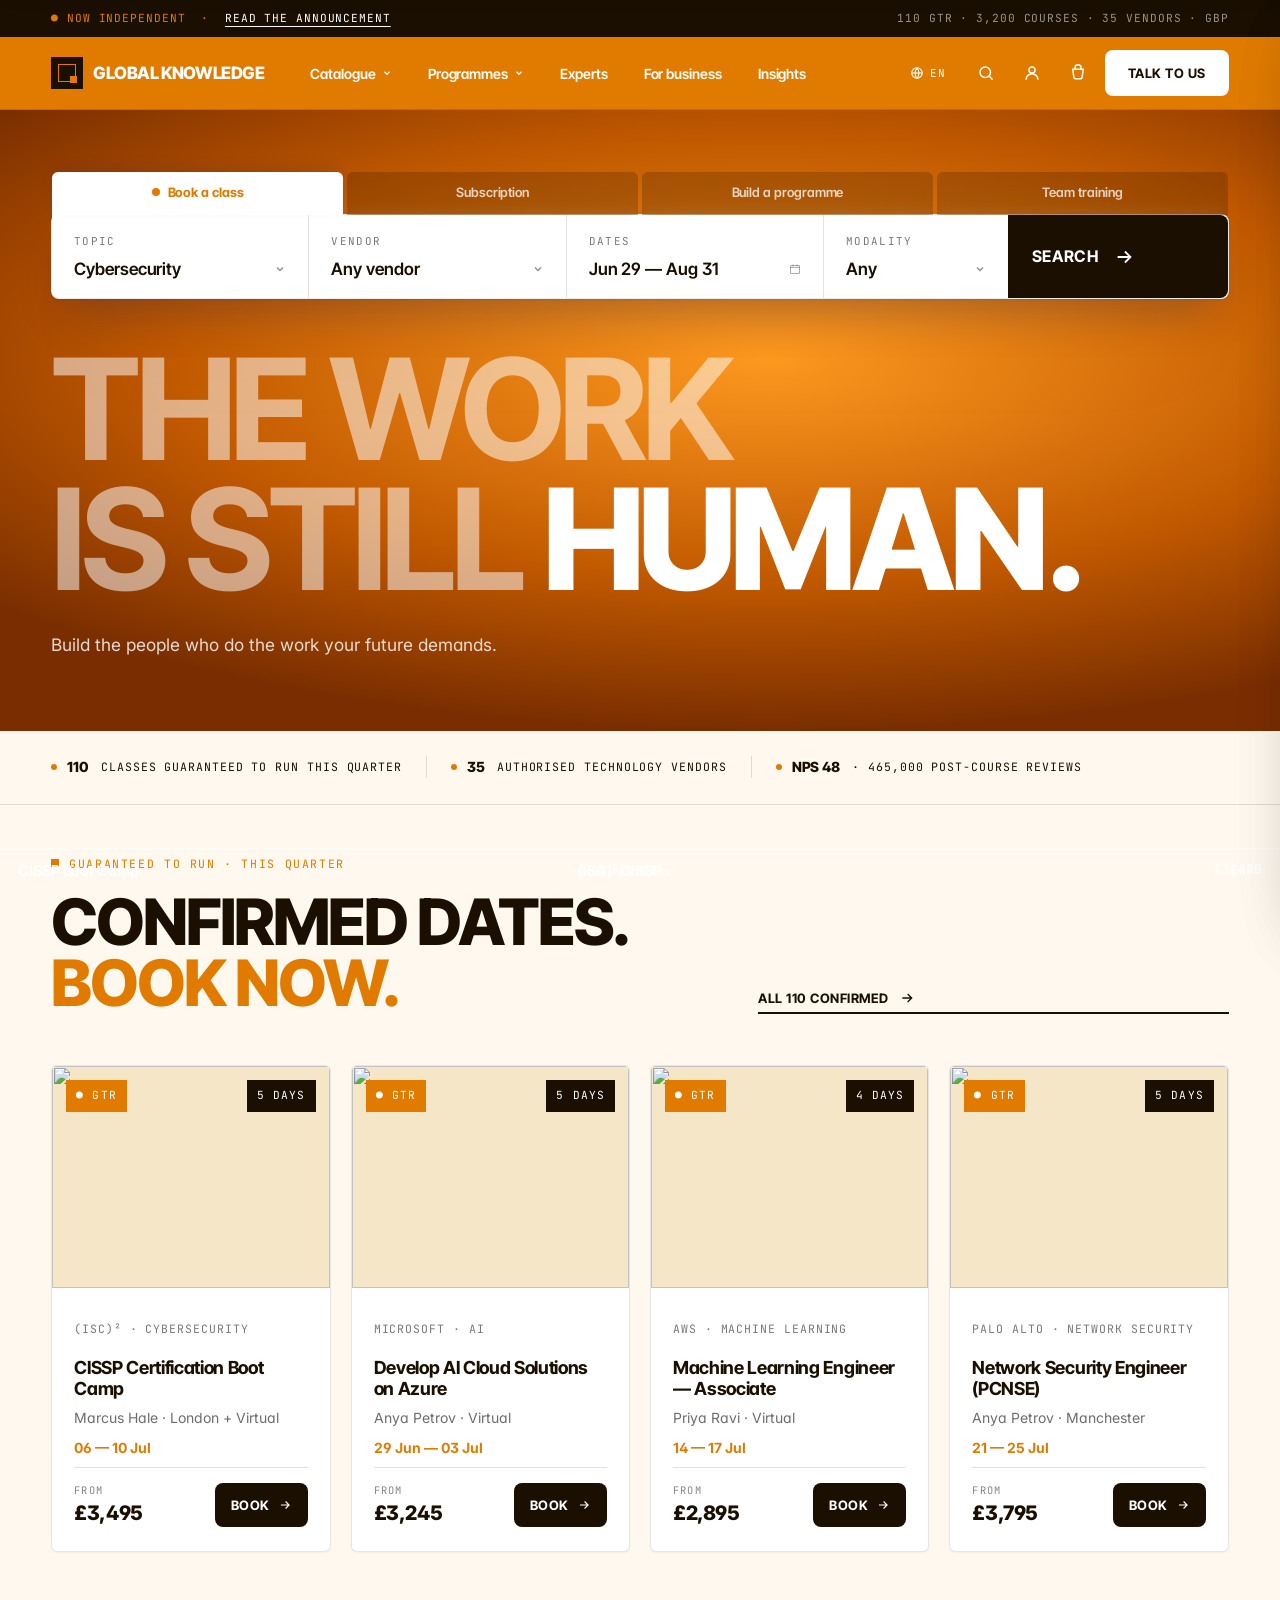
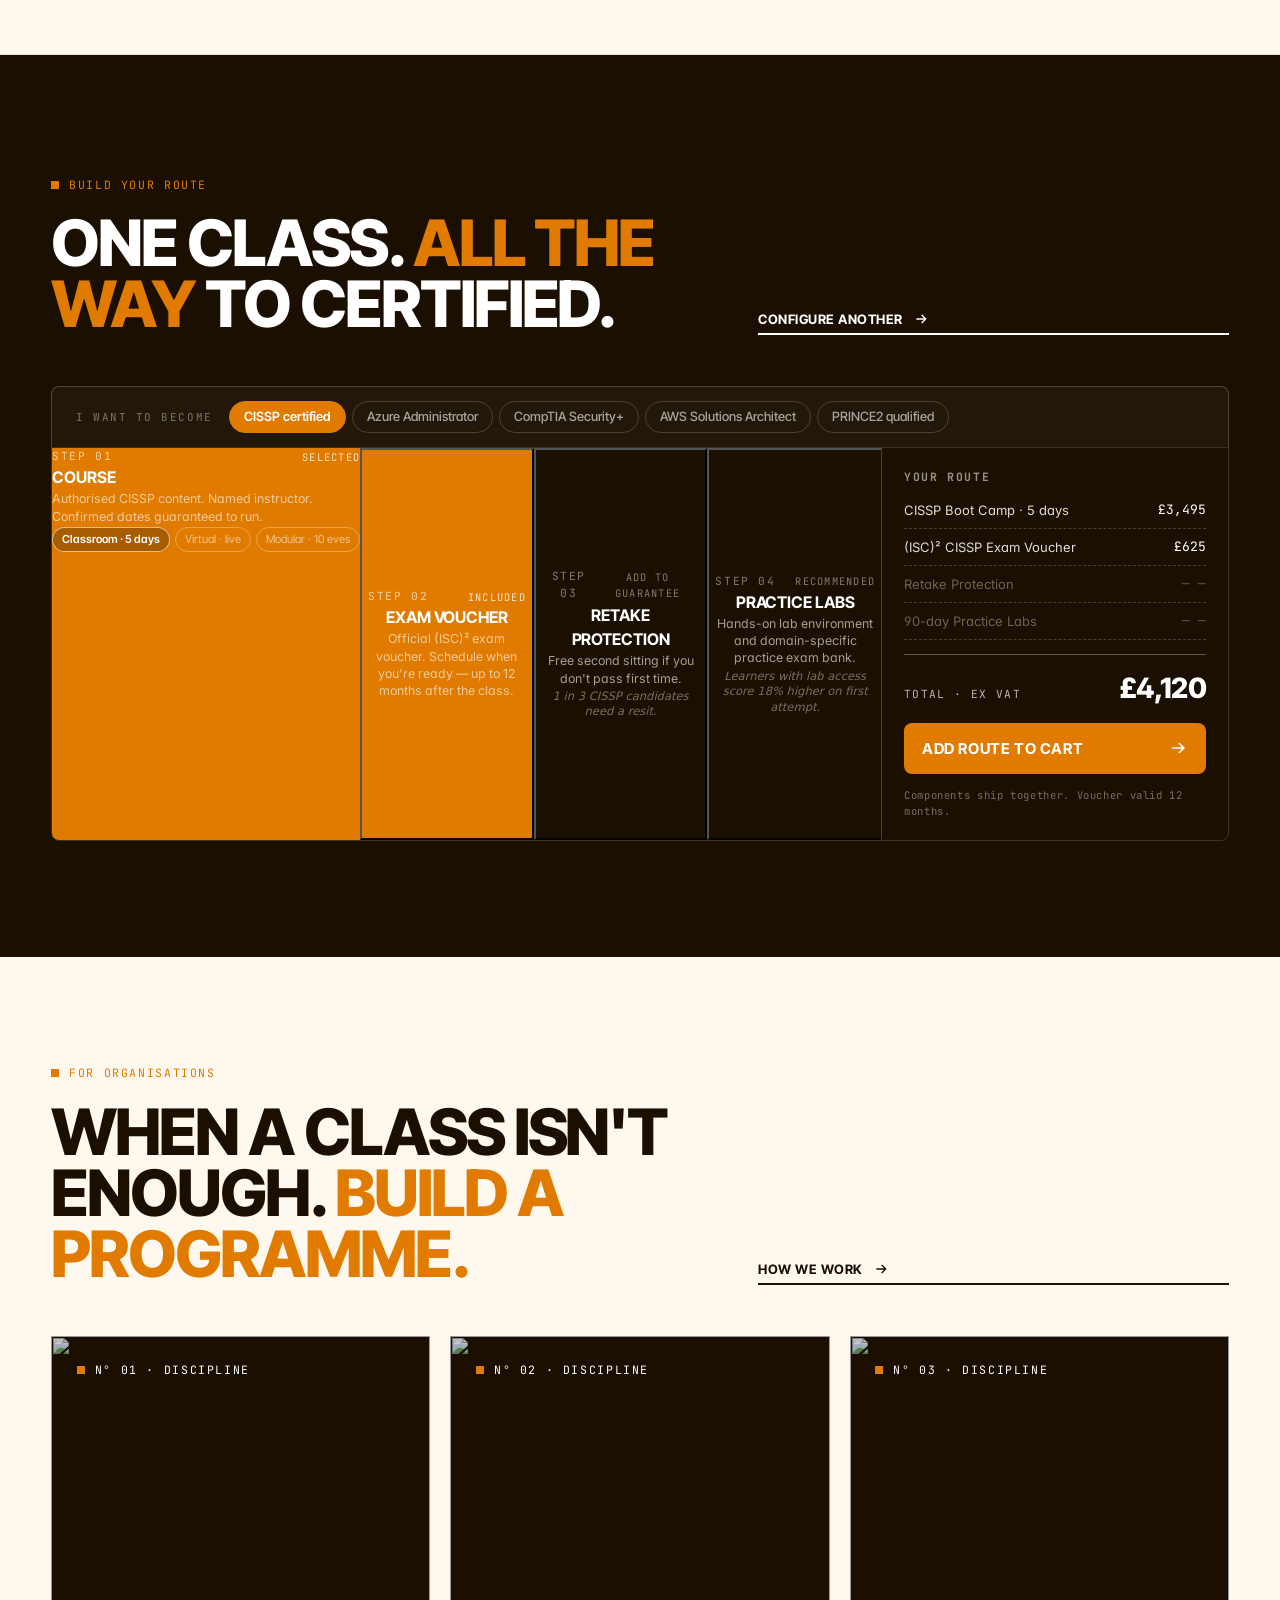
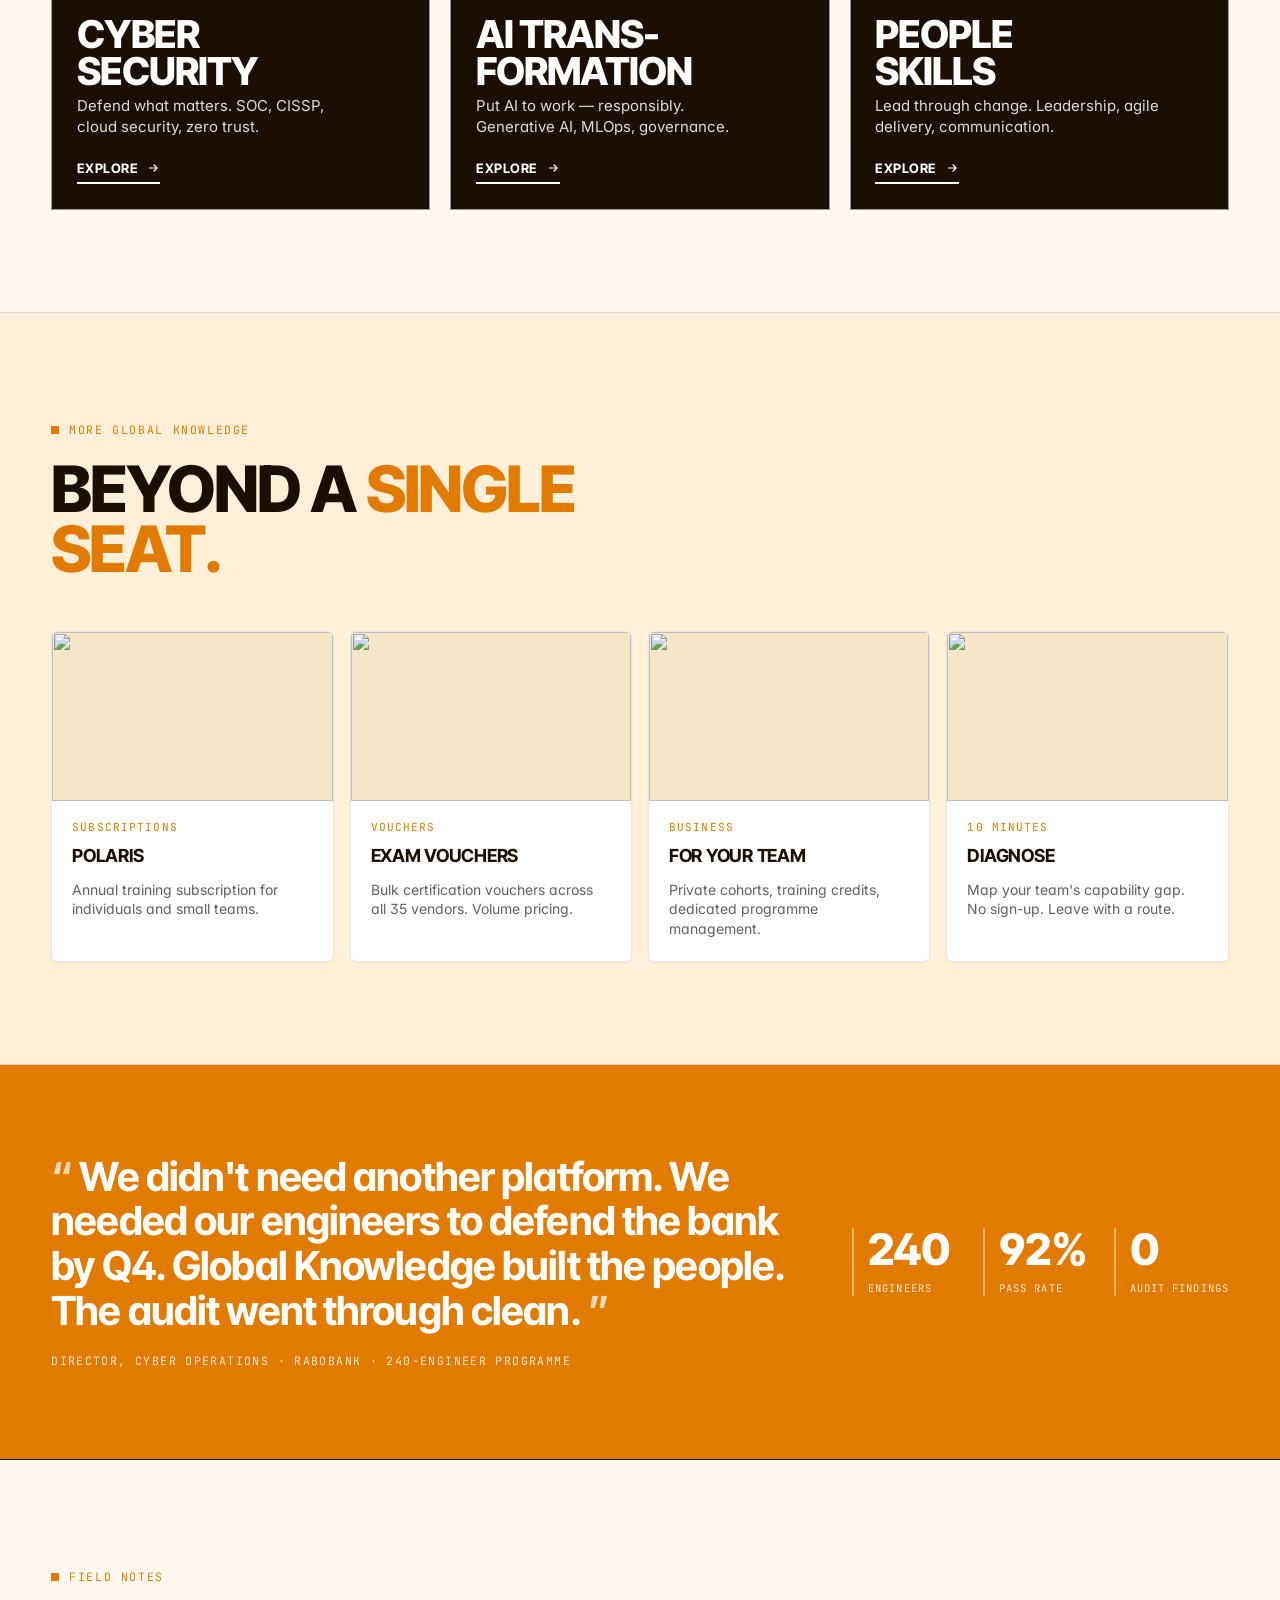
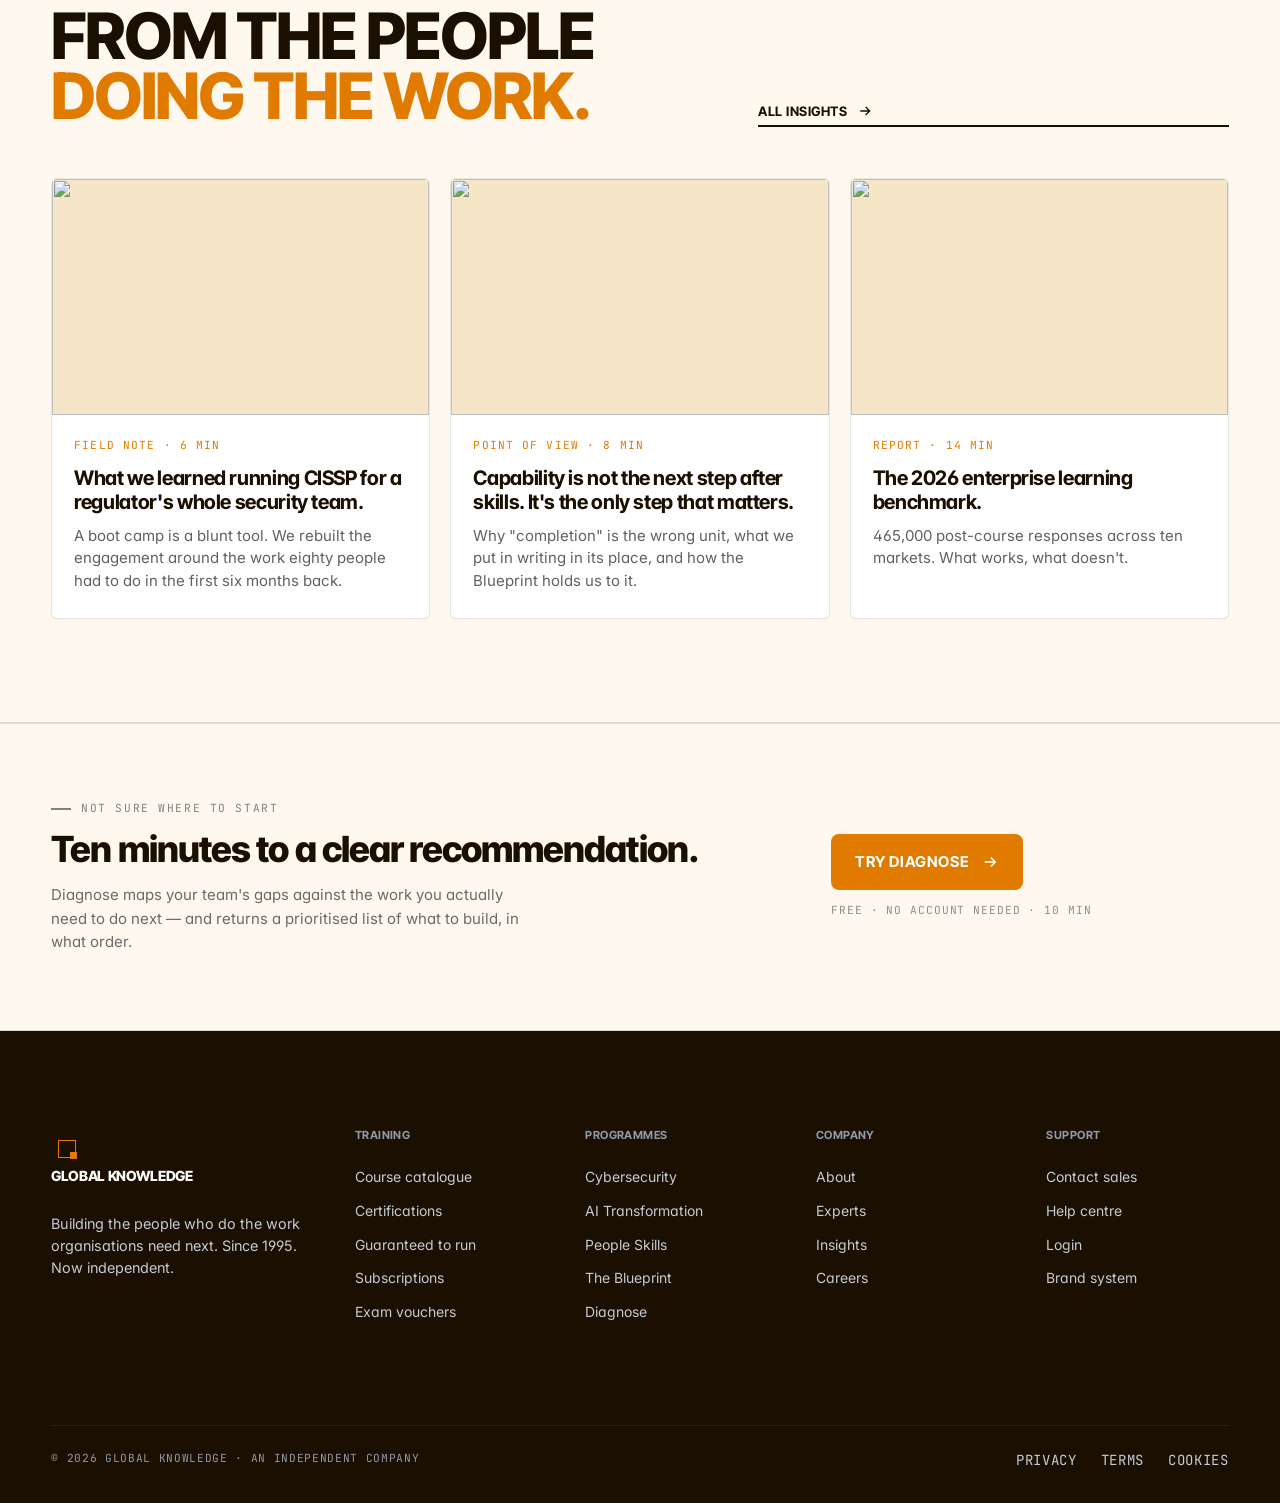
==== commit 9f2c8414: "Route: compact cards (justify-content center, smaller padding), tight summary panel, single-line for" ====
--- a/index.html
+++ b/index.html
@@ -737,9 +737,9 @@
           <h3 class="step-name">Course</h3>
           <p class="step-desc">Authorised CISSP content. Named instructor. Confirmed dates guaranteed to run.</p>
           <div class="step-formats" data-step-formats>
-            <button class="fmt-chip is-active" data-fmt="0" type="button">Classroom · 5 days</button>
-            <button class="fmt-chip" data-fmt="1" type="button">Virtual · live</button>
-            <button class="fmt-chip" data-fmt="2" type="button">Modular · 10 eves</button>
+            <button class="fmt-chip is-active" data-fmt="0" type="button">Classroom</button>
+            <button class="fmt-chip" data-fmt="1" type="button">Virtual</button>
+            <button class="fmt-chip" data-fmt="2" type="button">Modular</button>
           </div>
           <div class="step-pick">
             <span>CISSP Boot Camp</span>
@@ -804,7 +804,7 @@
           <span data-go-label>Add route to cart</span>
           <svg class="arrow" viewBox="0 0 24 24" fill="none" stroke="currentColor" stroke-width="2"><path d="M5 12h14M13 6l6 6-6 6"/></svg>
         </button>
-        <p class="route-fineprint">Components ship together. Voucher valid 12 months. Cancel any add-on free up to 7 days before the class.</p>
+        <p class="route-fineprint">Components ship together. Voucher valid 12 months.</p>
       </aside>
     </div>
   </div>
--- a/assets/css/home-v4.css
+++ b/assets/css/home-v4.css
@@ -870,24 +870,24 @@
 .step-name {
   font-family: var(--font-disp);
   font-weight: 700;
-  font-size: 1.0625rem;
+  font-size: 1rem;
   text-transform: uppercase;
   letter-spacing: -0.005em;
   margin: 0;
   color: #fff;
 }
 .step-desc {
-  font-size: 0.8125rem;
+  font-size: 0.775rem;
   color: rgba(255,255,255,0.6);
-  line-height: 1.45;
-  margin: 0 0 8px;
+  line-height: 1.4;
+  margin: 0;
 }
 .step-pick {
   position: absolute;
   bottom: 0;
   left: 0;
   right: 0;
-  padding: 12px 24px 22px;
+  padding: 10px 18px 18px;
   font-family: var(--font-disp);
   font-weight: 600;
   font-size: 0.9375rem;
@@ -969,18 +969,19 @@
 .step-formats {
   display: flex;
   gap: 5px;
-  flex-wrap: wrap;
-  margin-top: 4px;
+  flex-wrap: nowrap;
+  margin-top: 2px;
 }
 .fmt-chip {
-  padding: 3px 10px;
+  padding: 3px 9px;
   border-radius: 100px;
   border: 1px solid rgba(255,255,255,0.2);
   background: transparent;
   color: rgba(255,255,255,0.55);
-  font-size: 0.72rem;
+  font-size: 0.7rem;
   font-family: var(--font-disp);
   cursor: pointer;
+  white-space: nowrap;
   transition: background 0.12s, color 0.12s, border-color 0.12s;
 }
 .fmt-chip:hover {
@@ -999,11 +1000,11 @@
 
 /* ---------- Stat lines (Steps 3+4) ---------- */
 .step-stat {
-  font-size: 0.75rem;
+  font-size: 0.72rem;
   font-style: italic;
-  color: rgba(255,255,255,0.45);
-  margin: -4px 0 4px;
-  line-height: 1.4;
+  color: rgba(255,255,255,0.4);
+  margin: 2px 0 0;
+  line-height: 1.35;
 }
 .step.is-on .step-stat { color: rgba(255,255,255,0.6); }
 
@@ -1028,7 +1029,7 @@
 .route-summary.is-guaranteed .route-go { background: var(--cobalt); }
 
 .route-summary {
-  padding: 32px 28px 32px;
+  padding: 20px 22px;
   display: flex;
   flex-direction: column;
 }
@@ -1038,22 +1039,22 @@
   letter-spacing: 0.14em;
   text-transform: uppercase;
   color: rgba(255,255,255,0.55);
-  margin: 0 0 22px;
+  margin: 0 0 14px;
 }
 .route-lines {
   flex: 1;
   display: flex;
   flex-direction: column;
+  gap: 8px;
+  margin-bottom: 14px;
+}
+.route-line {
+  display: flex;
+  justify-content: space-between;
   gap: 12px;
-  margin-bottom: 24px;
-}
-.route-line {
-  display: flex;
-  justify-content: space-between;
-  gap: 16px;
-  padding-bottom: 10px;
+  padding-bottom: 8px;
   border-bottom: 1px dashed rgba(255,255,255,0.2);
-  font-size: 0.875rem;
+  font-size: 0.8125rem;
 }
 .route-line .name { color: rgba(255,255,255,0.85); }
 .route-line .amt {
@@ -1069,8 +1070,8 @@
   justify-content: space-between;
   align-items: baseline;
   border-top: 1px solid rgba(255,255,255,0.3);
-  padding-top: 16px;
-  margin-bottom: 16px;
+  padding-top: 12px;
+  margin-bottom: 12px;
 }
 .route-total .label {
   font-family: var(--font-num);
@@ -1082,7 +1083,7 @@
 .route-total .amt {
   font-family: var(--font-disp);
   font-weight: 800;
-  font-size: 2.25rem;
+  font-size: 1.75rem;
   letter-spacing: -0.025em;
   color: #fff;
 }
@@ -1091,7 +1092,7 @@
   color: #fff;
   border: 0;
   border-radius: 8px;
-  padding: 18px 22px;
+  padding: 14px 18px;
   font-family: var(--font-disp);
   font-weight: 700;
   font-size: 0.9375rem;
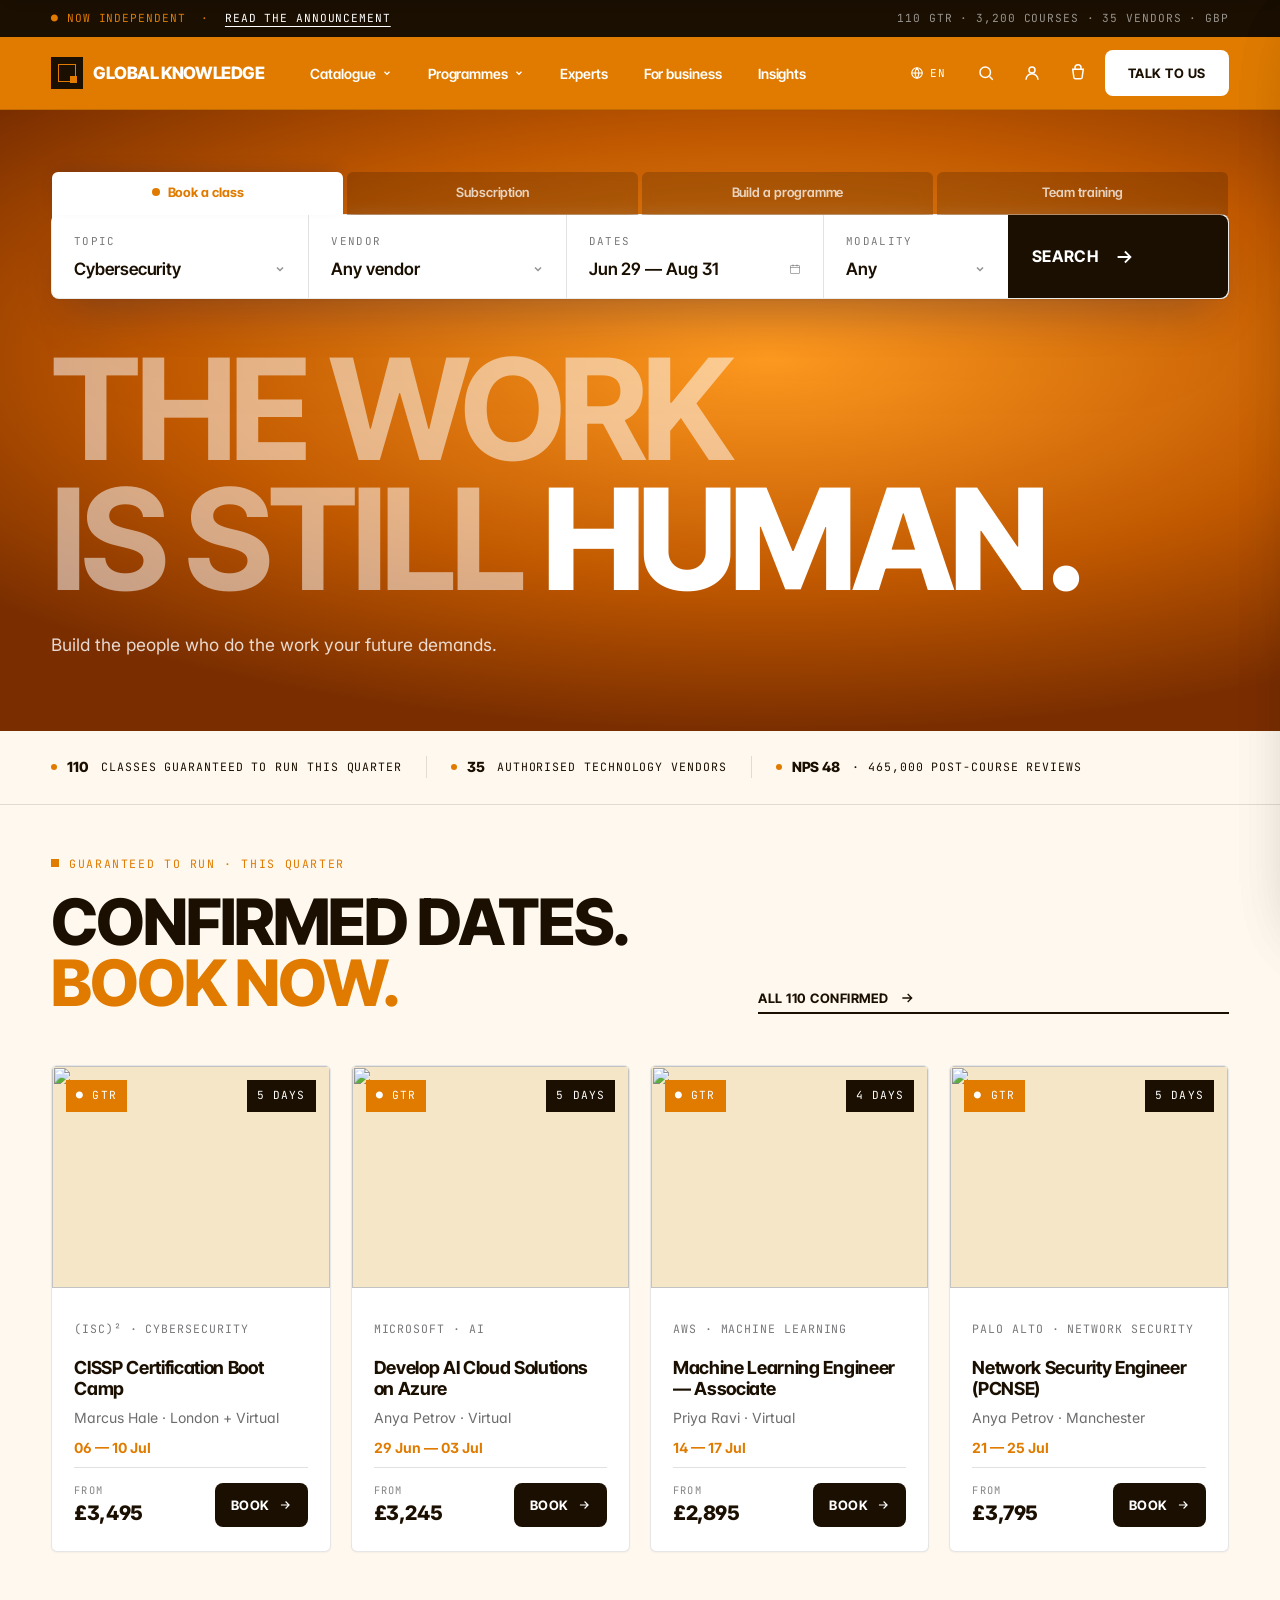
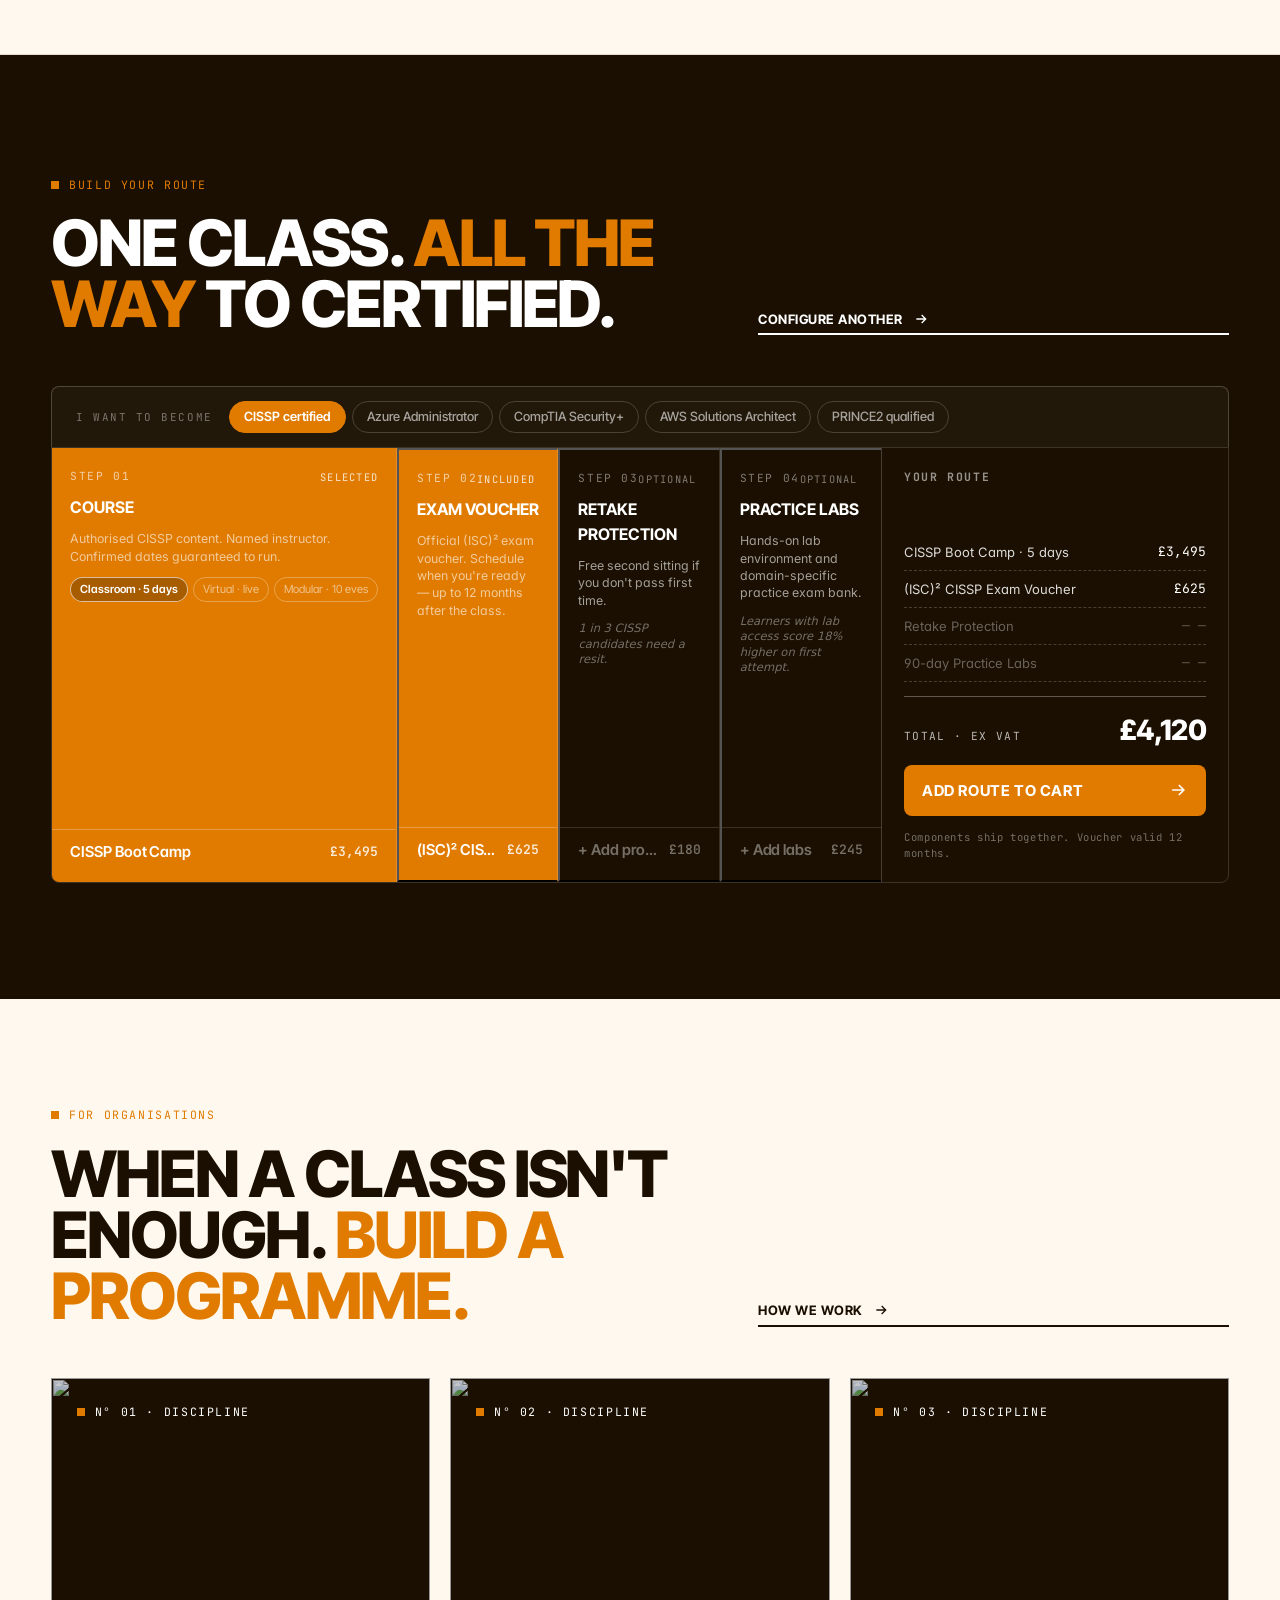
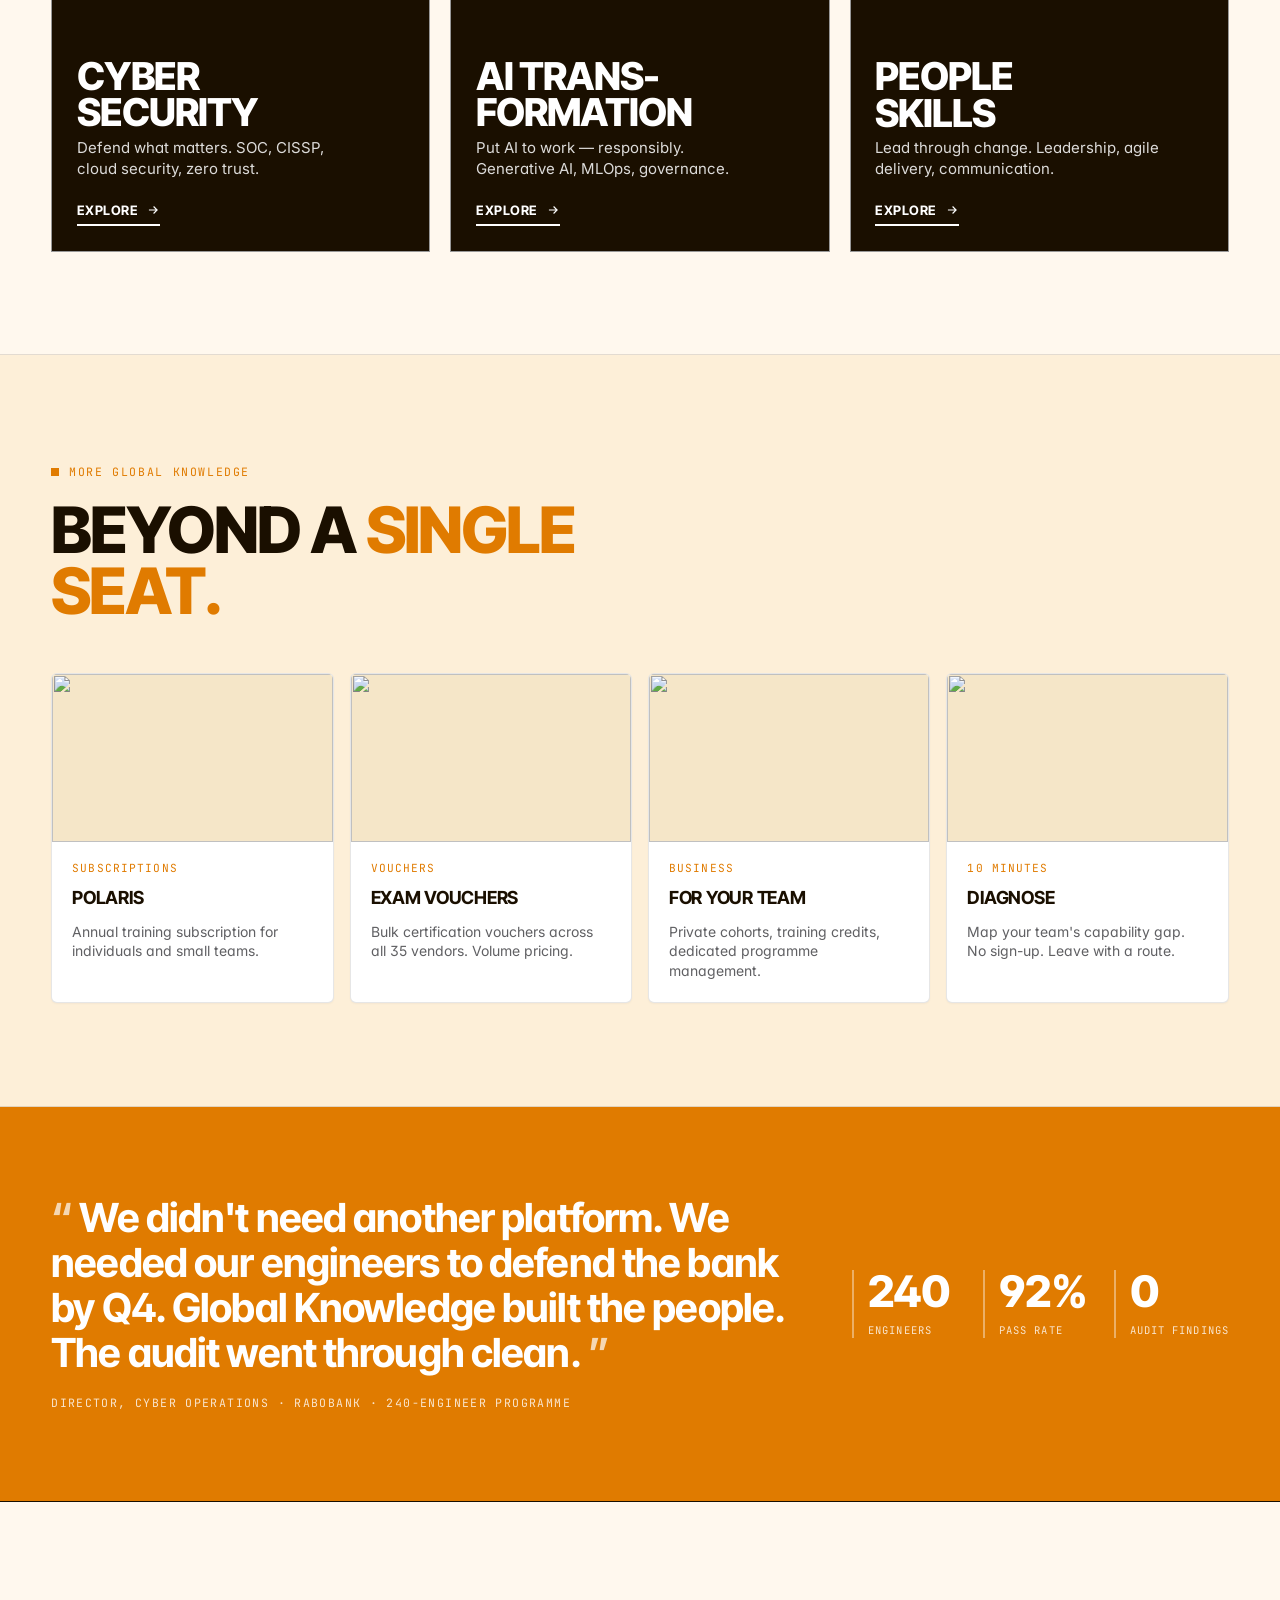
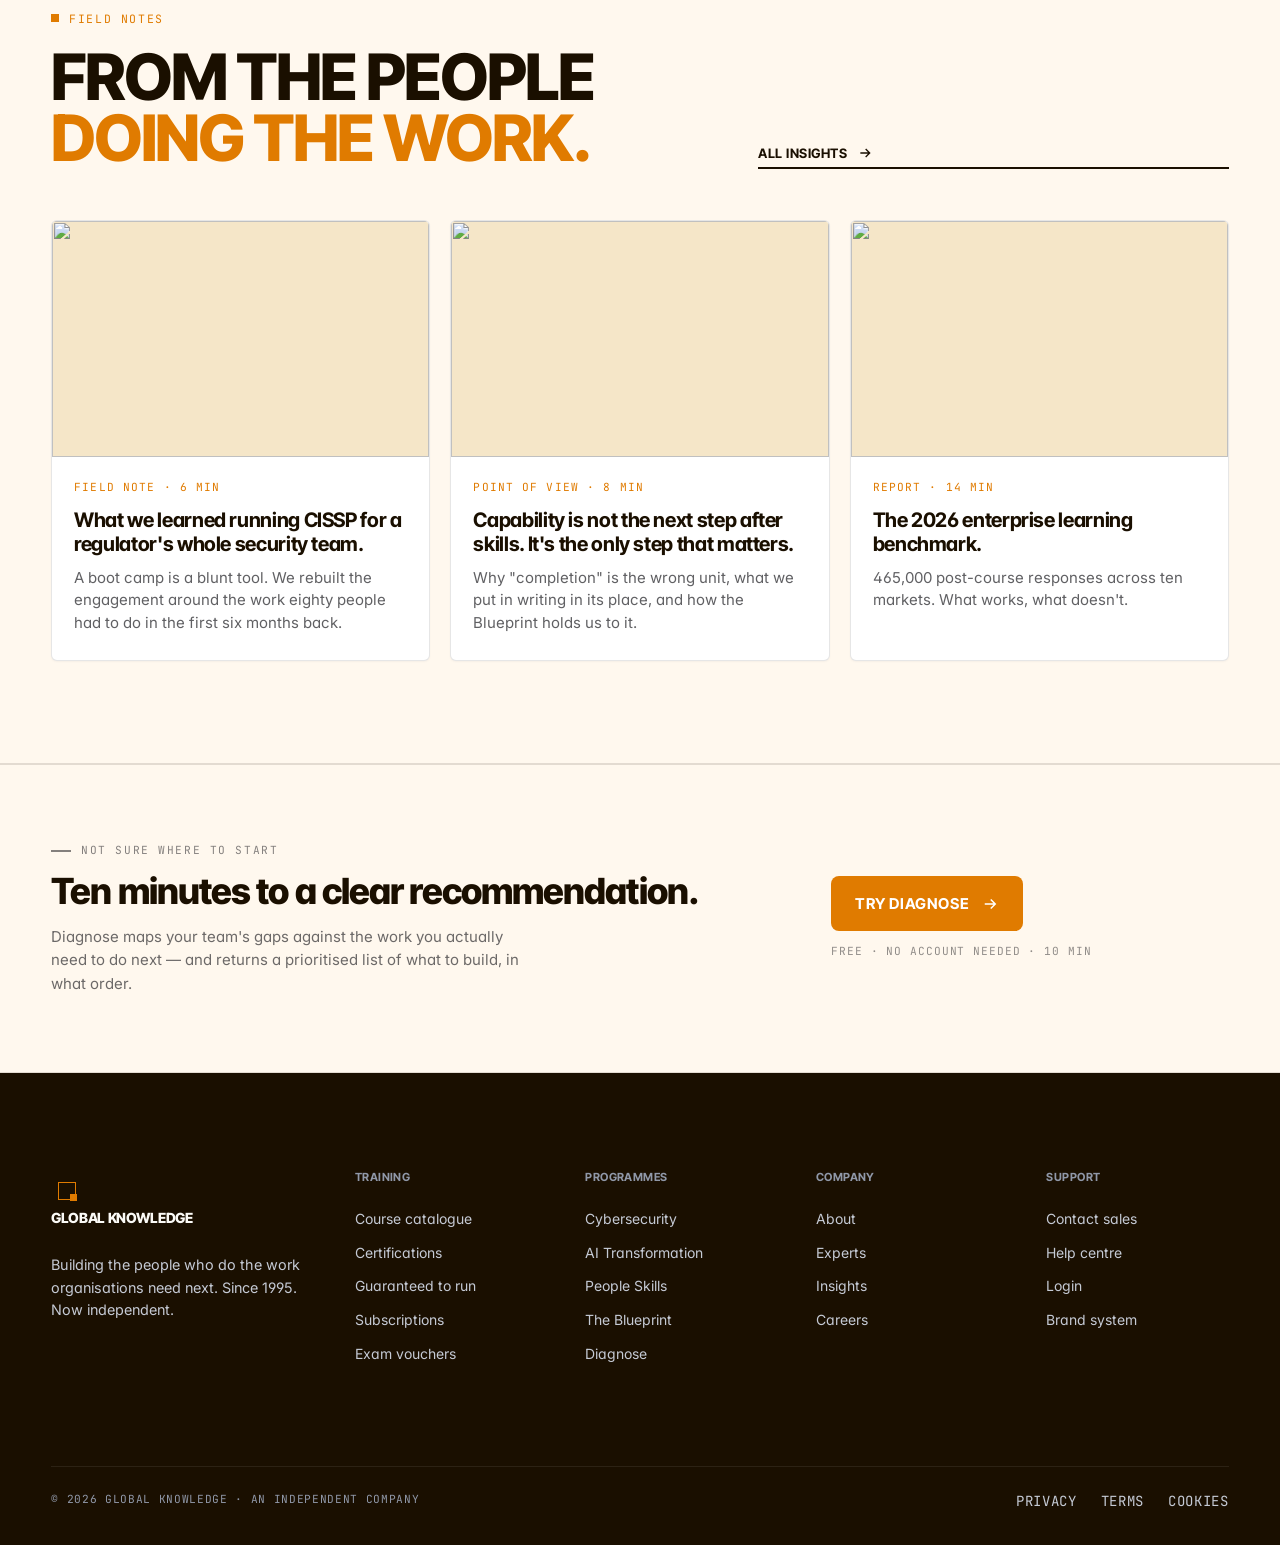
==== commit ec29bfec: "Route: fix step-state alignment, allow voucher deselect, stable height on tile 3 select" ====
--- a/index.html
+++ b/index.html
@@ -758,7 +758,7 @@
         </button>
 
         <button class="step" data-step="retake" type="button">
-          <div class="step-no"><span>STEP 03</span><span class="step-state">Add to guarantee</span></div>
+          <div class="step-no"><span>STEP 03</span><span class="step-state">Optional</span></div>
           <h3 class="step-name">Retake Protection</h3>
           <p class="step-desc">Free second sitting if you don't pass first time.</p>
           <p class="step-stat" data-step-stat>1 in 3 CISSP candidates need a resit.</p>
@@ -782,7 +782,7 @@
 
       <aside class="route-summary">
         <h3>Your route</h3>
-        <div class="route-guarantee" data-route-guarantee hidden>
+        <div class="route-guarantee is-hidden" data-route-guarantee>
           <svg width="12" height="12" viewBox="0 0 12 12" fill="currentColor"><path d="M6 0l1.5 4.5H12L8.25 7.3l1.5 4.5L6 9l-3.75 2.8 1.5-4.5L0 4.5h4.5z"/></svg>
           Guaranteed route
         </div>
@@ -1253,10 +1253,10 @@
       const badge = document.querySelector('[data-route-guarantee]');
       const goLabel = document.querySelector('[data-go-label]');
       const summary = document.querySelector('.route-summary');
-      if (badge) badge.hidden = !guaranteed;
+      if (badge) badge.classList.toggle('is-hidden', !guaranteed);
       if (goLabel) {
-        if (full) goLabel.textContent = 'Add full route to cart';
-        else if (guaranteed) goLabel.textContent = 'Add guaranteed route to cart';
+        if (full) goLabel.textContent = 'Complete route to cart';
+        else if (guaranteed) goLabel.textContent = 'Add guaranteed route';
         else goLabel.textContent = 'Add route to cart';
       }
       if (summary) summary.classList.toggle('is-guaranteed', guaranteed);
@@ -1276,14 +1276,16 @@
           step.classList.add('is-on'); step.classList.remove('is-empty');
           if (k === 'retake') { step.querySelector('.step-state').textContent = 'Guaranteed'; pick.textContent = '\u2713 Protected'; }
           else if (k === 'labs') { step.querySelector('.step-state').textContent = 'Added'; pick.textContent = currentTrack === 'prince2' ? '\u2713 Materials added' : '\u2713 Labs added'; }
+          else if (k === 'voucher') { step.querySelector('.step-state').textContent = 'Included'; }
           line.classList.remove('is-pending');
           line.querySelector('.amt').textContent = fmt(PRICES[k]);
           const stepAmt = step.querySelector('.step-pick .amt');
           if (stepAmt) stepAmt.textContent = fmt(PRICES[k]);
         } else {
           step.classList.remove('is-on'); step.classList.add('is-empty');
-          if (k === 'retake') step.querySelector('.step-state').textContent = 'Add to guarantee';
-          else if (k === 'labs') step.querySelector('.step-state').textContent = 'Recommended';
+          if (k === 'retake') step.querySelector('.step-state').textContent = 'Optional';
+          else if (k === 'labs') step.querySelector('.step-state').textContent = 'Optional';
+          else if (k === 'voucher') step.querySelector('.step-state').textContent = 'Add voucher';
           line.classList.add('is-pending');
           line.querySelector('.amt').textContent = '\u2014 \u2014';
           if (k === 'retake' || k === 'labs') pick.textContent = TRACKS[currentTrack].steps[k].pick;
@@ -1349,7 +1351,7 @@
         // Don't toggle if clicking a format chip
         if (e.target.closest('.fmt-chip')) return;
         const k = step.dataset.step;
-        if (k === 'course' || k === 'voucher') return;
+        if (k === 'course') return;
         state[k] = !state[k];
         recompute();
       });
--- a/assets/css/home-v4.css
+++ b/assets/css/home-v4.css
@@ -831,12 +831,16 @@
   display: grid;
   grid-template-columns: repeat(4, 1fr);
   border-right: 1px solid rgba(255,255,255,0.2);
-}
-.step-course { cursor: default; }\n.step {\n  padding: 28px 20px 72px;
+  min-height: 420px;
+}
+.step-course { cursor: default; }
+.step {
+  padding: 20px 18px 56px;
+  text-align: left;
   border-right: 1px solid rgba(255,255,255,0.14);
   display: flex;
   flex-direction: column;
-  gap: 12px;
+  gap: 10px;
   background: var(--ink);
   cursor: pointer;
   position: relative;
@@ -1025,7 +1029,7 @@
   margin-bottom: 12px;
   width: fit-content;
 }
-.route-guarantee[hidden] { display: none; }
+.route-guarantee.is-hidden { visibility: hidden; }
 .route-summary.is-guaranteed .route-go { background: var(--cobalt); }
 
 .route-summary {
@@ -1093,6 +1097,7 @@
   border: 0;
   border-radius: 8px;
   padding: 14px 18px;
+  white-space: nowrap;
   font-family: var(--font-disp);
   font-weight: 700;
   font-size: 0.9375rem;
